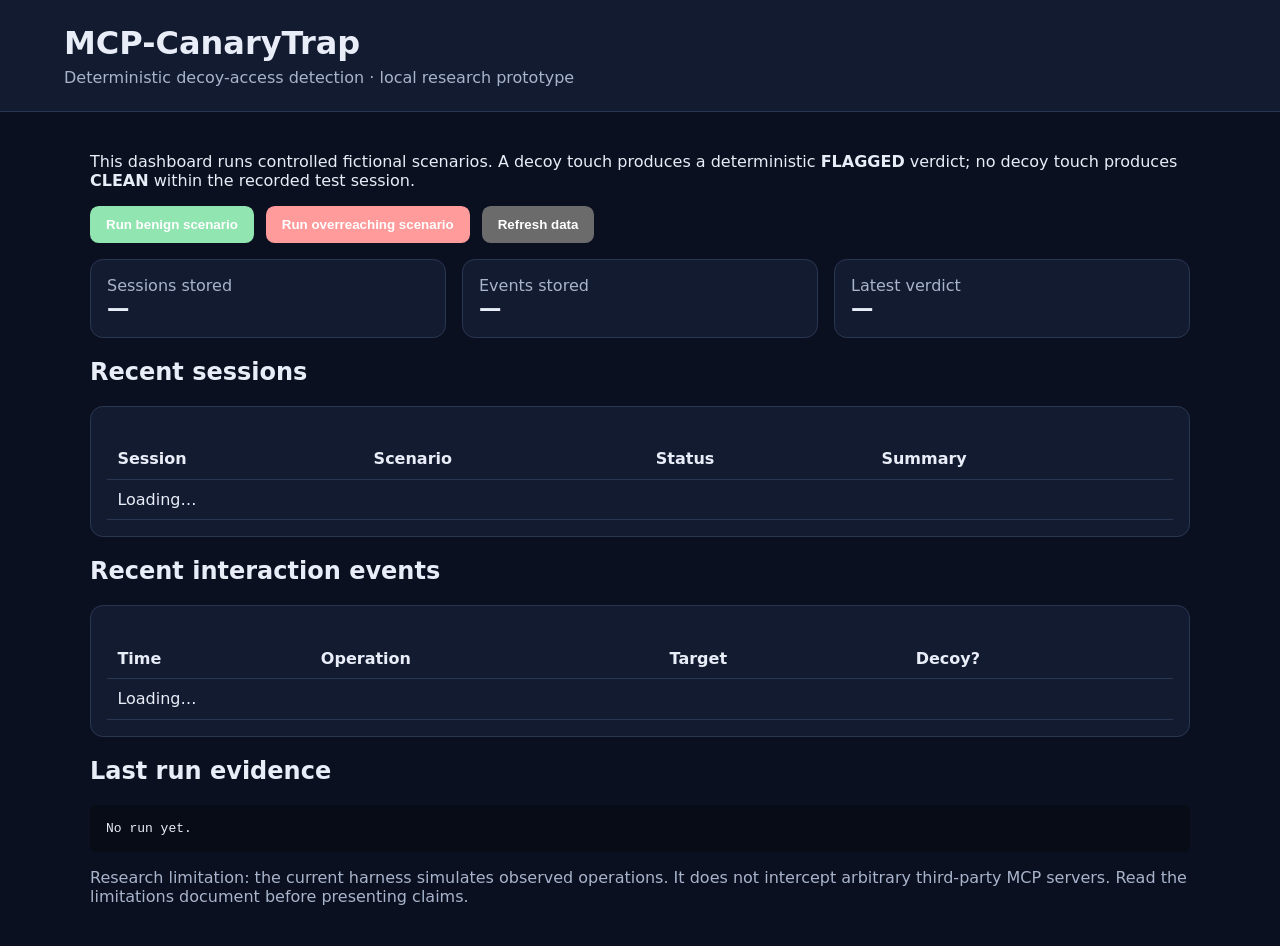
==== src/mcp_canarytrap/templates/index.html @ 7c9d1a89 "I am uploading all the files" ====
<!doctype html>
<html lang="en">
<head>
  <meta charset="utf-8">
  <meta name="viewport" content="width=device-width, initial-scale=1">
  <title>MCP-CanaryTrap | Research Dashboard</title>
  <style>
    :root { color-scheme: dark; font-family: system-ui, sans-serif; }
    body { margin: 0; background: #0b1020; color: #e8edf7; }
    header { padding: 1.5rem 5vw; background: #131b31; border-bottom: 1px solid #293652; }
    main { max-width: 1100px; margin: auto; padding: 1.5rem; }
    h1 { margin: 0 0 .35rem; } .muted { color: #a8b4cb; }
    .actions { display: flex; gap: .75rem; flex-wrap: wrap; margin: 1rem 0; }
    button { padding: .7rem 1rem; border: 0; border-radius: .55rem; cursor: pointer; font-weight: 700; }
    button:hover { filter: brightness(1.12); } .benign { background: #91e5b1; } .attack { background: #ff9b9b; }
    .cards { display: grid; grid-template-columns: repeat(auto-fit,minmax(210px,1fr)); gap: 1rem; }
    .card { background: #131b31; border: 1px solid #293652; border-radius: .8rem; padding: 1rem; overflow-wrap: anywhere; }
    .status { font-size: 1.4rem; font-weight: 800; } .clean { color: #91e5b1; } .flagged { color: #ff9b9b; }
    table { width: 100%; border-collapse: collapse; margin-top: 1rem; } th,td { padding: .65rem; border-bottom: 1px solid #293652; text-align: left; }
    code,pre { background: #080c17; border-radius: .35rem; padding: .25rem; } pre { padding: 1rem; overflow: auto; }
    @media (max-width: 600px) { table { font-size: .8rem; } }
  </style>
</head>
<body>
<header><h1>MCP-CanaryTrap</h1><div class="muted">Deterministic decoy-access detection · local research prototype</div></header>
<main>
  <p>This dashboard runs controlled fictional scenarios. A decoy touch produces a deterministic <b>FLAGGED</b> verdict; no decoy touch produces <b>CLEAN</b> within the recorded test session.</p>
  <div class="actions"><button class="benign" onclick="runScenario('benign')">Run benign scenario</button><button class="attack" onclick="runScenario('overreaching')">Run overreaching scenario</button><button onclick="refreshAll()">Refresh data</button></div>
  <div class="cards"><section class="card"><div class="muted">Sessions stored</div><div id="sessionCount" class="status">—</div></section><section class="card"><div class="muted">Events stored</div><div id="eventCount" class="status">—</div></section><section class="card"><div class="muted">Latest verdict</div><div id="latestStatus" class="status">—</div><div id="latestReason" class="muted"></div></section></div>
  <h2>Recent sessions</h2><div class="card"><table><thead><tr><th>Session</th><th>Scenario</th><th>Status</th><th>Summary</th></tr></thead><tbody id="sessionsBody"><tr><td colspan="4">Loading…</td></tr></tbody></table></div>
  <h2>Recent interaction events</h2><div class="card"><table><thead><tr><th>Time</th><th>Operation</th><th>Target</th><th>Decoy?</th></tr></thead><tbody id="eventsBody"><tr><td colspan="4">Loading…</td></tr></tbody></table></div>
  <h2>Last run evidence</h2><pre id="evidence">No run yet.</pre>
  <p class="muted">Research limitation: the current harness simulates observed operations. It does not intercept arbitrary third-party MCP servers. Read the limitations document before presenting claims.</p>
</main>
<script>
async function refreshAll() {
  const [sessionsResponse, eventsResponse] = await Promise.all([fetch('/api/sessions'), fetch('/api/events')]);
  const sessions = await sessionsResponse.json(); const events = await eventsResponse.json();
  document.getElementById('sessionCount').textContent = sessions.length;
  document.getElementById('eventCount').textContent = events.length;
  const latest = sessions[0]; const statusNode = document.getElementById('latestStatus');
  statusNode.textContent = latest ? latest.status : '—'; statusNode.className = 'status ' + (latest?.status === 'FLAGGED' ? 'flagged' : 'clean');
  document.getElementById('latestReason').textContent = latest?.summary || '';
  document.getElementById('sessionsBody').innerHTML = sessions.map(s => `<tr><td>${escapeHtml(s.session_id)}</td><td>${escapeHtml(s.scenario)}</td><td class="${s.status === 'FLAGGED' ? 'flagged' : 'clean'}">${escapeHtml(s.status)}</td><td>${escapeHtml(s.summary || '')}</td></tr>`).join('') || '<tr><td colspan="4">No sessions yet.</td></tr>';
  document.getElementById('eventsBody').innerHTML = events.map(e => `<tr><td>${escapeHtml(e.timestamp)}</td><td>${escapeHtml(e.operation)}</td><td>${escapeHtml(e.target)}</td><td>${e.is_decoy ? 'YES' : 'NO'}</td></tr>`).join('') || '<tr><td colspan="4">No events yet.</td></tr>';
}
function escapeHtml(value) { return String(value ?? '').replace(/[&<>"']/g, c => ({'&':'&amp;','<':'&lt;','>':'&gt;','"':'&quot;',"'":'&#39;'}[c])); }
async function runScenario(scenario) {
  const response = await fetch('/api/demo/' + scenario, {method:'POST'}); const result = await response.json();
  document.getElementById('evidence').textContent = JSON.stringify(result, null, 2); await refreshAll();
}
refreshAll();
</script>
</body>
</html>
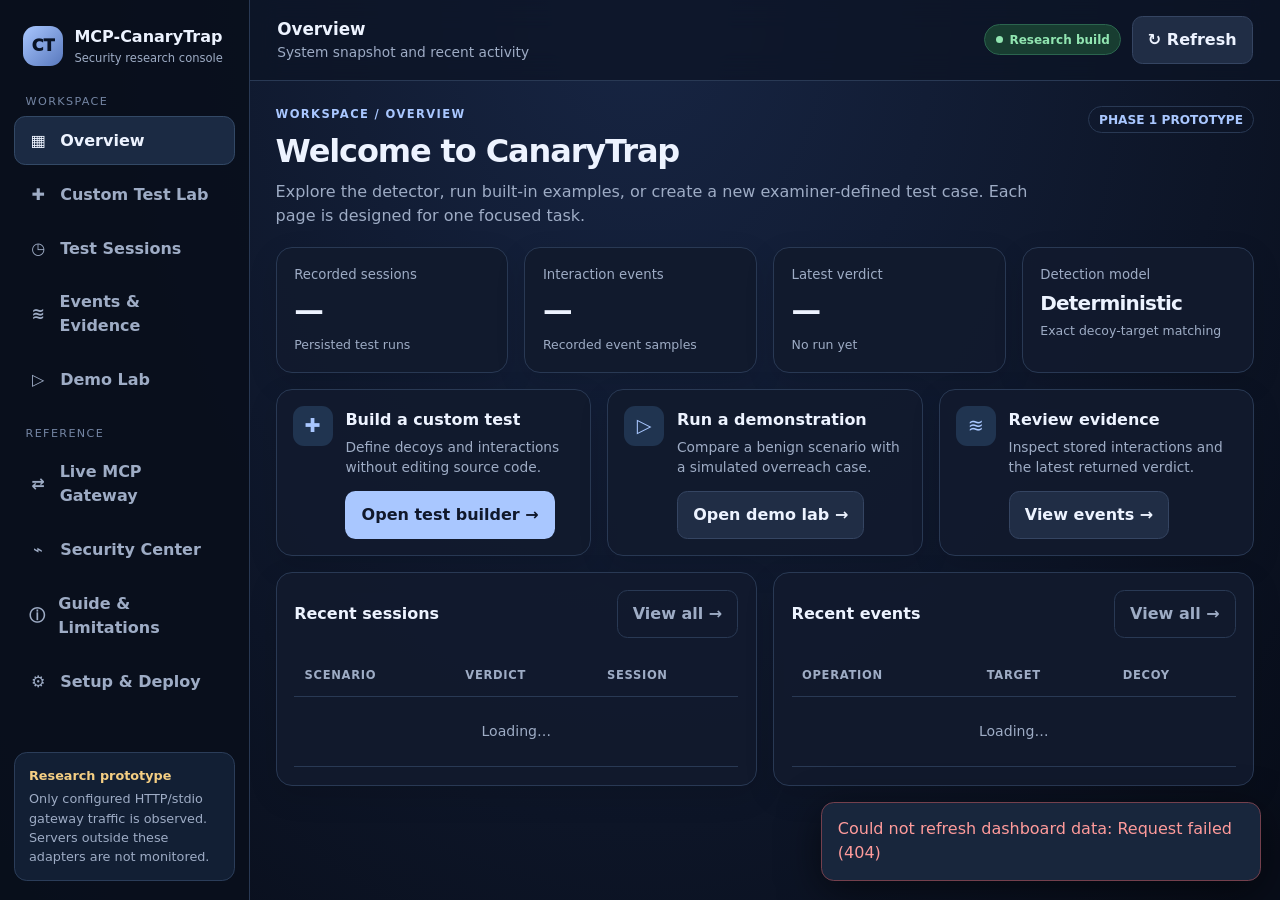
==== commit 760ef968: "Final update" ====
--- a/src/mcp_canarytrap/templates/index.html
+++ b/src/mcp_canarytrap/templates/index.html
@@ -1,55 +1,281 @@
 <!doctype html>
 <html lang="en">
 <head>
-  <meta charset="utf-8">
-  <meta name="viewport" content="width=device-width, initial-scale=1">
-  <title>MCP-CanaryTrap | Research Dashboard</title>
+  <meta charset="utf-8"><meta name="viewport" content="width=device-width, initial-scale=1"><meta name="color-scheme" content="dark">
+  <title>MCP-CanaryTrap | Security Research Console</title>
   <style>
-    :root { color-scheme: dark; font-family: system-ui, sans-serif; }
-    body { margin: 0; background: #0b1020; color: #e8edf7; }
-    header { padding: 1.5rem 5vw; background: #131b31; border-bottom: 1px solid #293652; }
-    main { max-width: 1100px; margin: auto; padding: 1.5rem; }
-    h1 { margin: 0 0 .35rem; } .muted { color: #a8b4cb; }
-    .actions { display: flex; gap: .75rem; flex-wrap: wrap; margin: 1rem 0; }
-    button { padding: .7rem 1rem; border: 0; border-radius: .55rem; cursor: pointer; font-weight: 700; }
-    button:hover { filter: brightness(1.12); } .benign { background: #91e5b1; } .attack { background: #ff9b9b; }
-    .cards { display: grid; grid-template-columns: repeat(auto-fit,minmax(210px,1fr)); gap: 1rem; }
-    .card { background: #131b31; border: 1px solid #293652; border-radius: .8rem; padding: 1rem; overflow-wrap: anywhere; }
-    .status { font-size: 1.4rem; font-weight: 800; } .clean { color: #91e5b1; } .flagged { color: #ff9b9b; }
-    table { width: 100%; border-collapse: collapse; margin-top: 1rem; } th,td { padding: .65rem; border-bottom: 1px solid #293652; text-align: left; }
-    code,pre { background: #080c17; border-radius: .35rem; padding: .25rem; } pre { padding: 1rem; overflow: auto; }
-    @media (max-width: 600px) { table { font-size: .8rem; } }
+    :root{color-scheme:dark;font-family:Inter,ui-sans-serif,system-ui,-apple-system,BlinkMacSystemFont,"Segoe UI",sans-serif;--bg:#080d19;--panel:#111a2d;--panel2:#0c1425;--line:#293954;--text:#edf3ff;--muted:#9eacc5;--blue:#a9c7ff;--green:#91e5b1;--red:#ff9b9b;--amber:#f4ce83}
+    *{box-sizing:border-box}body{margin:0;background:radial-gradient(ellipse at top,#172543 0,var(--bg) 55rem);color:var(--text);line-height:1.5}button,input,textarea,select{font:inherit}button{cursor:pointer;border:1px solid transparent;border-radius:.65rem;padding:.68rem .95rem;font-weight:750;transition:filter .15s,transform .15s}button:hover{filter:brightness(1.1)}button:active{transform:translateY(1px)}button:disabled{opacity:.6;cursor:wait}.primary{background:var(--blue);color:#10182b}.secondary{background:#202d45;color:var(--text);border-color:#354562}.benign{background:#183d31;color:var(--green);border-color:#2b654e}.attack,.danger{background:#482531;color:var(--red);border-color:#74404d}.danger{padding:.4rem .6rem}.ghost{background:transparent;color:var(--muted);border-color:var(--line)}button:focus-visible,a:focus-visible,input:focus-visible,textarea:focus-visible,select:focus-visible{outline:2px solid var(--blue);outline-offset:2px}
+    .app{display:grid;grid-template-columns:250px minmax(0,1fr);min-height:100vh}.sidebar{background:rgba(9,15,28,.94);border-right:1px solid var(--line);padding:1.2rem .9rem;position:sticky;top:0;height:100vh;display:flex;flex-direction:column;gap:1.3rem}.brand{display:flex;align-items:center;gap:.7rem;padding:.35rem .55rem}.brand-mark{display:grid;place-items:center;width:2.5rem;height:2.5rem;border-radius:.8rem;background:linear-gradient(135deg,#a9c7ff,#5878bd);color:#091326;font-weight:950}.brand h1{font-size:1rem;margin:0}.brand p{font-size:.72rem;color:var(--muted);margin:.1rem 0 0}.nav-label{font-size:.7rem;text-transform:uppercase;letter-spacing:.12em;color:#7485a3;padding:0 .7rem;margin-bottom:.35rem}.nav{display:grid;gap:.3rem}.nav a{color:var(--muted);text-decoration:none;display:flex;align-items:center;gap:.75rem;padding:.72rem .8rem;border:1px solid transparent;border-radius:.7rem;font-weight:650}.nav a .icon{width:1.25rem;text-align:center}.nav a:hover{background:#131f34;color:var(--text)}.nav a.active{background:#1b2a43;color:var(--text);border-color:#334966}.side-bottom{margin-top:auto}.prototype-note{padding:.85rem;background:#121f34;border:1px solid #2b3d59;border-radius:.8rem;font-size:.8rem;color:var(--muted)}.prototype-note strong{color:var(--amber);display:block;margin-bottom:.25rem}
+    .main{min-width:0}.topbar{display:flex;align-items:center;justify-content:space-between;gap:1rem;padding:1rem 1.7rem;border-bottom:1px solid var(--line);background:rgba(12,20,37,.76);position:sticky;top:0;z-index:5;backdrop-filter:blur(14px)}.top-title{font-size:.86rem;color:var(--muted)}.top-title strong{display:block;font-size:1.05rem;color:var(--text)}.top-actions{display:flex;align-items:center;gap:.65rem}.status-pill{display:inline-flex;align-items:center;gap:.4rem;border:1px solid #2b654e;background:#183d31;color:var(--green);padding:.35rem .65rem;border-radius:99px;font-size:.75rem;font-weight:800}.status-pill:before{content:"";width:.45rem;height:.45rem;border-radius:50%;background:currentColor}.menu-toggle{display:none}.content{max-width:1400px;padding:1.6rem;margin:0 auto}.page{display:none;animation:fadein .18s ease}.page.active{display:block}@keyframes fadein{from{opacity:.5;transform:translateY(3px)}to{opacity:1;transform:none}}.page-heading{display:flex;justify-content:space-between;align-items:flex-start;gap:1rem;margin-bottom:1.2rem}.eyebrow{color:var(--blue);text-transform:uppercase;letter-spacing:.12em;font-size:.72rem;font-weight:850}.page-heading h2{font-size:clamp(1.5rem,2.5vw,2rem);letter-spacing:-.035em;margin:.2rem 0}.page-heading p{margin:.3rem 0 0;color:var(--muted);max-width:760px}.badge{display:inline-flex;align-items:center;border:1px solid var(--line);border-radius:999px;padding:.2rem .65rem;color:var(--blue);font-size:.76rem;font-weight:800}.grid{display:grid;gap:1rem}.grid.kpis{grid-template-columns:repeat(4,minmax(0,1fr));margin-bottom:1rem}.grid.two{grid-template-columns:repeat(2,minmax(0,1fr))}.grid.three{grid-template-columns:repeat(3,minmax(0,1fr))}.card,.form-section{background:rgba(17,26,45,.94);border:1px solid var(--line);border-radius:1rem;padding:1.1rem;box-shadow:0 10px 30px rgba(0,0,0,.12);min-width:0}.card-label{color:var(--muted);font-size:.83rem}.kpi-value{font-size:1.85rem;font-weight:900;letter-spacing:-.04em;margin:.2rem 0}.kpi-foot{font-size:.78rem;color:var(--muted)}.card h3{margin:0 0 .7rem;font-size:1rem}.card-head{display:flex;justify-content:space-between;align-items:center;gap:.8rem;margin-bottom:.75rem}.card-head h3{margin:0}.muted{color:var(--muted)}.intro{color:var(--muted);max-width:850px}.actions{display:flex;gap:.6rem;flex-wrap:wrap;align-items:center}.quick-card{padding:1rem;display:flex;gap:.8rem;align-items:flex-start}.quick-icon{display:grid;place-items:center;flex:0 0 2.5rem;height:2.5rem;background:#203450;color:var(--blue);border-radius:.7rem;font-size:1.2rem}.quick-card h3{margin:.1rem 0 .3rem}.quick-card p{font-size:.86rem;color:var(--muted);margin:0 0 .8rem}.table-wrap{overflow:auto}table{width:100%;border-collapse:collapse;margin-top:.35rem}th,td{padding:.72rem .65rem;border-bottom:1px solid var(--line);text-align:left;vertical-align:top;font-size:.88rem}th{color:var(--muted);font-size:.72rem;text-transform:uppercase;letter-spacing:.06em;white-space:nowrap}tbody tr:hover{background:rgba(255,255,255,.018)}.status{font-weight:900}.clean{color:var(--green)}.flagged{color:var(--red)}.unknown{color:var(--amber)}.empty{text-align:center;color:var(--muted);padding:1.5rem}
+    .form-section{margin-top:1rem}.section-heading{display:flex;justify-content:space-between;align-items:flex-start;gap:1rem;margin-bottom:.85rem}.section-heading h3{margin:0 0 .2rem;font-size:1rem}.section-heading p{color:var(--muted);margin:0;font-size:.87rem}.step{display:inline-grid;place-items:center;min-width:1.8rem;height:1.8rem;border-radius:.55rem;background:#263b5d;color:var(--blue);font-weight:850;margin-right:.45rem}label{display:block;font-weight:700;font-size:.88rem;margin:.2rem 0 .4rem}input,textarea,select{width:100%;padding:.72rem .75rem;border-radius:.55rem;border:1px solid #405070;background:var(--panel2);color:var(--text);min-width:0}input::placeholder,textarea::placeholder{color:#7485a3}textarea{min-height:88px;resize:vertical}.form-grid{display:grid;grid-template-columns:1fr 1.4fr;gap:1rem}.field-hint{font-size:.8rem;color:var(--muted);margin:.35rem 0 0}.decoy-list,.interaction-list{display:grid;gap:.7rem}.decoy-row{display:grid;grid-template-columns:minmax(0,1fr) auto;gap:.6rem;align-items:center}.interaction-card{background:var(--panel2);border:1px solid #30405d;border-radius:.75rem;padding:.85rem}.interaction-card-head{display:flex;align-items:center;justify-content:space-between;gap:.75rem;margin-bottom:.65rem}.interaction-number{color:var(--blue);font-weight:800}.interaction-grid{display:grid;grid-template-columns:1fr 1.2fr .9fr;gap:.75rem}.interaction-grid .wide{grid-column:1/-1}.summary-grid{display:grid;grid-template-columns:repeat(3,minmax(0,1fr));gap:.8rem;margin-top:.8rem}.summary-item{padding:.75rem;background:var(--panel2);border-radius:.65rem;border:1px solid #273752;min-width:0}.summary-label{color:var(--muted);font-size:.78rem}.summary-value{font-size:1.08rem;font-weight:850;overflow-wrap:anywhere}.helper-box{padding:.8rem .9rem;border-radius:.65rem;background:#18263c;border:1px solid #304361;color:var(--muted);font-size:.87rem;margin-top:.8rem}.helper-box strong{color:var(--text)}.sticky-actions{position:sticky;bottom:.5rem;z-index:2;background:rgba(8,13,25,.94);backdrop-filter:blur(10px);padding:.75rem;border:1px solid var(--line);border-radius:.9rem;margin-top:1rem}.message{margin-top:.7rem;min-height:1.4rem;font-weight:650}.message.error{color:var(--red)}.message.success{color:var(--green)}pre{background:#070b14;border:1px solid var(--line);border-radius:.65rem;padding:1rem;overflow:auto;white-space:pre-wrap;overflow-wrap:anywhere;font-size:.84rem}code{background:#070b14;border-radius:.3rem;padding:.12rem .3rem}.fine-print{font-size:.82rem;line-height:1.6;color:var(--muted)}.filters{display:flex;gap:.65rem;flex-wrap:wrap;margin-bottom:.9rem}.filters>*{max-width:260px}.rule-list{display:grid;gap:.7rem}.rule{display:flex;gap:.8rem;padding:.8rem;background:var(--panel2);border:1px solid var(--line);border-radius:.7rem}.rule b{display:block}.rule p{margin:.2rem 0 0;color:var(--muted);font-size:.86rem}.toast{position:fixed;right:1.2rem;bottom:1.2rem;max-width:min(440px,calc(100vw - 2.4rem));padding:.9rem 1rem;background:#18263c;border:1px solid #425777;border-radius:.8rem;box-shadow:0 10px 40px #0008;z-index:20;display:none}.toast.show{display:block}.toast.error{border-color:#74404d;color:var(--red)}.toast.success{border-color:#2b654e;color:var(--green)}
+    @media(max-width:1050px){.grid.kpis{grid-template-columns:repeat(2,minmax(0,1fr))}.grid.three{grid-template-columns:repeat(2,minmax(0,1fr))}.app{grid-template-columns:220px minmax(0,1fr)}}
+    @media(max-width:780px){.app{display:block}.sidebar{position:fixed;left:0;top:0;bottom:0;width:270px;height:100dvh;z-index:15;transform:translateX(-102%);transition:transform .2s;box-shadow:10px 0 35px #0006}.sidebar.open{transform:translateX(0)}.menu-toggle{display:inline-flex}.topbar{padding:.8rem 1rem}.content{padding:1rem}.grid.two,.grid.three{grid-template-columns:1fr}.form-grid,.interaction-grid{grid-template-columns:1fr}.interaction-grid .wide{grid-column:auto}.summary-grid{grid-template-columns:1fr}.page-heading{flex-direction:column}.top-actions .status-pill{display:none}}
+    @media(max-width:460px){.grid.kpis{grid-template-columns:1fr 1fr}.kpi-value{font-size:1.45rem}.content{padding:.8rem}.top-title strong{font-size:.95rem}.topbar{gap:.5rem}.top-actions button{padding:.55rem .65rem}}
   </style>
 </head>
 <body>
-<header><h1>MCP-CanaryTrap</h1><div class="muted">Deterministic decoy-access detection · local research prototype</div></header>
-<main>
-  <p>This dashboard runs controlled fictional scenarios. A decoy touch produces a deterministic <b>FLAGGED</b> verdict; no decoy touch produces <b>CLEAN</b> within the recorded test session.</p>
-  <div class="actions"><button class="benign" onclick="runScenario('benign')">Run benign scenario</button><button class="attack" onclick="runScenario('overreaching')">Run overreaching scenario</button><button onclick="refreshAll()">Refresh data</button></div>
-  <div class="cards"><section class="card"><div class="muted">Sessions stored</div><div id="sessionCount" class="status">—</div></section><section class="card"><div class="muted">Events stored</div><div id="eventCount" class="status">—</div></section><section class="card"><div class="muted">Latest verdict</div><div id="latestStatus" class="status">—</div><div id="latestReason" class="muted"></div></section></div>
-  <h2>Recent sessions</h2><div class="card"><table><thead><tr><th>Session</th><th>Scenario</th><th>Status</th><th>Summary</th></tr></thead><tbody id="sessionsBody"><tr><td colspan="4">Loading…</td></tr></tbody></table></div>
-  <h2>Recent interaction events</h2><div class="card"><table><thead><tr><th>Time</th><th>Operation</th><th>Target</th><th>Decoy?</th></tr></thead><tbody id="eventsBody"><tr><td colspan="4">Loading…</td></tr></tbody></table></div>
-  <h2>Last run evidence</h2><pre id="evidence">No run yet.</pre>
-  <p class="muted">Research limitation: the current harness simulates observed operations. It does not intercept arbitrary third-party MCP servers. Read the limitations document before presenting claims.</p>
-</main>
+<div class="app">
+  <aside class="sidebar" id="sidebar">
+    <div class="brand"><div class="brand-mark">CT</div><div><h1>MCP-CanaryTrap</h1><p>Security research console</p></div></div>
+    <div><div class="nav-label">Workspace</div><nav class="nav" aria-label="Main navigation">
+      <a href="#overview" data-page="overview" class="active"><span class="icon">▦</span>Overview</a>
+      <a href="#custom-test" data-page="custom-test"><span class="icon">✚</span>Custom Test Lab</a>
+      <a href="#sessions" data-page="sessions"><span class="icon">◷</span>Test Sessions</a>
+      <a href="#events" data-page="events"><span class="icon">≋</span>Events & Evidence</a>
+      <a href="#demo-lab" data-page="demo-lab"><span class="icon">▷</span>Demo Lab</a>
+    </nav></div>
+    <div><div class="nav-label">Reference</div><nav class="nav"><a href="#gateway" data-page="gateway"><span class="icon">⇄</span>Live MCP Gateway</a><a href="#security" data-page="security"><span class="icon">⌁</span>Security Center</a><a href="#guide" data-page="guide"><span class="icon">ⓘ</span>Guide & Limitations</a><a href="#setup" data-page="setup"><span class="icon">⚙</span>Setup & Deploy</a></nav></div>
+    <div class="side-bottom prototype-note"><strong>Research prototype</strong>Only configured HTTP/stdio gateway traffic is observed. Servers outside these adapters are not monitored.</div>
+  </aside>
+  <div class="main">
+    <header class="topbar"><div style="display:flex;align-items:center;gap:.75rem"><button class="secondary menu-toggle" id="menuToggle" aria-label="Open navigation">☰</button><div class="top-title"><strong id="topTitle">Overview</strong><span id="topSubtitle">System snapshot and recent activity</span></div></div><div class="top-actions"><span class="status-pill">Research build</span><button class="secondary" id="refreshButton">↻ Refresh</button></div></header>
+    <main class="content">
+      <section class="page active" id="page-overview" data-title="Overview" data-subtitle="System snapshot and recent activity">
+        <div class="page-heading"><div><div class="eyebrow">Workspace / Overview</div><h2>Welcome to CanaryTrap</h2><p>Explore the detector, run built-in examples, or create a new examiner-defined test case. Each page is designed for one focused task.</p></div><span class="badge">PHASE 1 PROTOTYPE</span></div>
+        <div class="grid kpis"><article class="card"><div class="card-label">Recorded sessions</div><div class="kpi-value" id="sessionCount">—</div><div class="kpi-foot">Persisted test runs</div></article><article class="card"><div class="card-label">Interaction events</div><div class="kpi-value" id="eventCount">—</div><div class="kpi-foot">Recorded event samples</div></article><article class="card"><div class="card-label">Latest verdict</div><div class="kpi-value status" id="latestStatus">—</div><div class="kpi-foot" id="latestReason">No run yet</div></article><article class="card"><div class="card-label">Detection model</div><div class="kpi-value" style="font-size:1.25rem">Deterministic</div><div class="kpi-foot">Exact decoy-target matching</div></article></div>
+        <div class="grid three" style="margin-bottom:1rem"><article class="card quick-card"><div class="quick-icon">✚</div><div><h3>Build a custom test</h3><p>Define decoys and interactions without editing source code.</p><button class="primary" data-go="custom-test">Open test builder →</button></div></article><article class="card quick-card"><div class="quick-icon">▷</div><div><h3>Run a demonstration</h3><p>Compare a benign scenario with a simulated overreach case.</p><button class="secondary" data-go="demo-lab">Open demo lab →</button></div></article><article class="card quick-card"><div class="quick-icon">≋</div><div><h3>Review evidence</h3><p>Inspect stored interactions and the latest returned verdict.</p><button class="secondary" data-go="events">View events →</button></div></article></div>
+        <div class="grid two"><section class="card"><div class="card-head"><h3>Recent sessions</h3><button class="ghost" data-go="sessions">View all →</button></div><div class="table-wrap"><table><thead><tr><th>Scenario</th><th>Verdict</th><th>Session</th></tr></thead><tbody id="overviewSessions"><tr><td colspan="3" class="empty">Loading…</td></tr></tbody></table></div></section><section class="card"><div class="card-head"><h3>Recent events</h3><button class="ghost" data-go="events">View all →</button></div><div class="table-wrap"><table><thead><tr><th>Operation</th><th>Target</th><th>Decoy</th></tr></thead><tbody id="overviewEvents"><tr><td colspan="3" class="empty">Loading…</td></tr></tbody></table></div></section></div>
+      </section>
+
+      <section class="page" id="page-custom-test" data-title="Custom Test Lab" data-subtitle="Create and run a configurable test case">
+        <div class="page-heading"><div><div class="eyebrow">Workspace / Test Lab</div><h2>Custom Test Builder</h2><p>Create a new scenario by configuring decoy identifiers and observed interactions. The detector applies the same rule to each case, including cases not included in the built-in examples.</p></div><span class="badge">EXAMINER MODE</span></div>
+        <form id="customForm" novalidate>
+          <section class="form-section"><div class="section-heading"><div><h3><span class="step">1</span>Test case details</h3><p>Name the scenario and describe the behaviour being tested.</p></div></div><div class="form-grid"><div><label for="caseName">Test case name *</label><input id="caseName" maxlength="100" required placeholder="e.g. Unexpected finance resource access" value="Examiner custom case"><p class="field-hint">Required · up to 100 characters</p></div><div><label for="caseDescription">Scenario description</label><textarea id="caseDescription" maxlength="1000" placeholder="Describe the expected and observed behaviour.">An employee lookup unexpectedly accesses fabricated payroll data.</textarea><p class="field-hint">Optional · up to 1,000 characters. Do not enter real secrets or personal data.</p></div></div></section>
+          <section class="form-section"><div class="section-heading"><div><h3><span class="step">2</span>Decoy registry for this test</h3><p>List exact target identifiers that should trigger the detection rule when observed.</p></div><button class="secondary" type="button" id="addDecoyButton">+ Add decoy</button></div><div id="decoyRows" class="decoy-list"></div><p class="field-hint">Matching is exact and case-insensitive. A target must also appear in an interaction to trigger a flag. Use fabricated identifiers only.</p></section>
+          <section class="form-section"><div class="section-heading"><div><h3><span class="step">3</span>Observed interactions</h3><p>Add one entry for each operation observed in the test scenario.</p></div><button class="secondary" type="button" id="addInteractionButton">+ Add interaction</button></div><div id="interactionRows" class="interaction-list"></div><p class="field-hint">The verdict engine derives decoy access from the target identifier; the user cannot manually mark an event as suspicious.</p></section>
+          <section class="form-section"><div class="section-heading"><div><h3><span class="step">4</span>Review test case</h3><p>Review the configuration before submission.</p></div></div><div class="summary-grid"><div class="summary-item"><div class="summary-label">Case name</div><div class="summary-value" id="summaryName">Examiner custom case</div></div><div class="summary-item"><div class="summary-label">Configured decoys</div><div class="summary-value" id="summaryDecoys">1</div></div><div class="summary-item"><div class="summary-label">Interactions</div><div class="summary-value" id="summaryInteractions">2</div></div></div><div class="helper-box"><strong>Rule:</strong> If any submitted interaction target matches a configured decoy identifier, the simulated case is <code>FLAGGED</code>. Otherwise, it is <code>CLEAN</code> for this test. This is not proof that a real external MCP server is safe.</div></section>
+          <div class="sticky-actions"><div class="actions"><button class="primary" type="submit" id="runCustomButton">Run custom test</button><button class="secondary" type="button" id="loadExampleButton">Load example</button><button class="secondary" type="button" id="resetFormButton">Reset form</button></div><div id="customMessage" class="message" role="status" aria-live="polite"></div></div>
+        </form>
+      </section>
+
+      <section class="page" id="page-sessions" data-title="Test Sessions" data-subtitle="Browse saved test runs and verdict summaries">
+        <div class="page-heading"><div><div class="eyebrow">Workspace / History</div><h2>Test Sessions</h2><p>Review previous built-in and custom test runs. Select a session row to inspect the stored summary and evidence where available.</p></div><button class="secondary" id="sessionsRefresh">↻ Reload sessions</button></div>
+        <div class="filters"><input id="sessionSearch" placeholder="Search scenario or session ID" aria-label="Search sessions"><select id="sessionVerdictFilter" aria-label="Filter sessions by verdict"><option value="all">All verdicts</option><option value="CLEAN">CLEAN</option><option value="FLAGGED">FLAGGED</option></select></div>
+        <section class="card"><div class="table-wrap"><table><thead><tr><th>Session ID</th><th>Scenario</th><th>Verdict</th><th>Summary</th><th>Action</th></tr></thead><tbody id="sessionsBody"><tr><td colspan="5" class="empty">Loading sessions…</td></tr></tbody></table></div></section>
+        <section class="card" style="margin-top:1rem"><div class="card-head"><h3>Selected session details</h3><span class="badge" id="selectedSessionBadge">No session selected</span></div><pre id="sessionDetail">Select a session to see its available summary.</pre></section>
+      </section>
+
+      <section class="page" id="page-events" data-title="Events & Evidence" data-subtitle="Inspect interaction records and verdict evidence">
+        <div class="page-heading"><div><div class="eyebrow">Workspace / Observability</div><h2>Events & Evidence</h2><p>Inspect stored event records and the evidence returned by the most recent test. Event records in this prototype are generated by demonstration or structured custom-test inputs.</p></div><button class="secondary" id="eventsRefresh">↻ Reload events</button></div>
+        <div class="filters"><input id="eventSearch" placeholder="Search operation, target, or timestamp" aria-label="Search events"><select id="eventDecoyFilter" aria-label="Filter by decoy status"><option value="all">All events</option><option value="yes">Decoy matches</option><option value="no">Non-decoy events</option></select></div>
+        <section class="card"><div class="table-wrap"><table><thead><tr><th>Timestamp</th><th>Session</th><th>Operation</th><th>Target</th><th>Decoy?</th></tr></thead><tbody id="eventsBody"><tr><td colspan="5" class="empty">Loading events…</td></tr></tbody></table></div></section>
+        <section class="card" style="margin-top:1rem"><div class="card-head"><h3>Latest run evidence</h3><button class="ghost" id="copyEvidence">Copy JSON</button></div><pre id="evidence" aria-live="polite">No run yet. Run a demo or custom test to populate evidence.</pre><div id="evidenceMessage" class="message" role="status"></div></section>
+      </section>
+
+      <section class="page" id="page-demo-lab" data-title="Demo Lab" data-subtitle="Run the built-in demonstration scenarios">
+        <div class="page-heading"><div><div class="eyebrow">Workspace / Demonstrations</div><h2>Demo Lab</h2><p>Run the included scenarios to demonstrate the baseline behaviour. These examples are useful for a quick walkthrough, but custom tests are available for examiner-defined cases.</p></div><span class="badge">SIMULATED INPUTS</span></div>
+        <div class="grid two"><article class="card"><div class="quick-icon">✓</div><h3 style="margin-top:.8rem">Benign scenario</h3><p class="muted">Simulates ordinary activity that does not access a registered decoy. The expected outcome is <span class="clean status">CLEAN</span>.</p><div class="actions"><button class="benign" type="button" onclick="runScenario('benign')">Run benign example</button></div></article><article class="card"><div class="quick-icon">!</div><h3 style="margin-top:.8rem">Overreaching scenario</h3><p class="muted">Simulates an interaction with a configured decoy. The expected outcome is <span class="flagged status">FLAGGED</span>.</p><div class="actions"><button class="attack" type="button" onclick="runScenario('overreaching')">Run overreaching example</button></div></article></div>
+        <section class="card" style="margin-top:1rem"><div class="card-head"><h3>Run result</h3><button class="ghost" data-go="events">Open evidence →</button></div><pre id="demoEvidence">Choose a scenario above to see its returned result.</pre><div id="demoMessage" class="message" role="status"></div></section>
+        <div class="helper-box"><strong>Presentation tip:</strong> Run the benign case first, then the overreaching case, then create a new case in Custom Test Lab. Explain that the detection rule is consistent while the test inputs can change.</div>
+      </section>
+
+
+      <section class="page" id="page-security" data-title="Security Center" data-subtitle="Deterministic policies, inventory, posture and audit integrity">
+        <div class="page-heading"><div><div class="eyebrow">Deterministic controls</div><h2>Security Center</h2><p>Configure explicit policies, register approved MCP servers, run posture checks and policy simulations, and verify the local hash-chained audit log. No AI or ML is used.</p></div><span class="badge">Rule-based</span></div>
+        <section class="card">
+          <h3>Access context</h3><p class="muted">If API-key RBAC is configured on the server, provide a key for this browser tab. The key is kept in sessionStorage only. Production dashboard Basic Auth is separate.</p>
+          <div class="form-grid"><div><label for="secApiKey">CanaryTrap API key (optional in local development)</label><input id="secApiKey" type="password" autocomplete="off" placeholder="X-CanaryTrap-API-Key"></div><div class="actions" style="align-items:end"><button class="primary" id="secSaveKey" type="button">Use key for this tab</button><button class="secondary" id="secRefresh" type="button">Refresh security status</button></div></div>
+          <div id="secMessage" class="message" role="status" aria-live="polite"></div>
+        </section>
+        <div class="grid two" style="margin-top:1rem">
+          <section class="card"><h3>Create policy rule</h3><p class="muted">DENY blocks matching tools/call, resources/read or prompts/get requests passing through the HTTP/stdio gateway. Use exact targets or a trailing wildcard, e.g. <code>canarytrap://secret/*</code>.</p>
+            <form id="secPolicyForm" class="grid">
+              <div><label for="secPolicyName">Rule name</label><input id="secPolicyName" required maxlength="100" value="Block sensitive resource access"></div>
+              <div><label for="secPolicyOperation">Operation</label><select id="secPolicyOperation"><option value="*">All supported operations</option><option>tools/call</option><option>resources/read</option><option>prompts/get</option></select></div>
+              <div><label for="secPolicyTarget">Target pattern</label><input id="secPolicyTarget" required maxlength="250" value="canarytrap://secret/*"></div>
+              <div><label for="secPolicyAction">Action</label><select id="secPolicyAction"><option value="deny">Deny</option><option value="monitor">Monitor only</option><option value="allow">Allow</option></select></div>
+              <button class="primary" type="submit">Save policy rule</button>
+            </form>
+          </section>
+          <section class="card"><h3>Register MCP server</h3><p class="muted">Inventory is an operator-maintained register. Reconcile compares it to configured HTTP gateway connections; it is not whole-network discovery.</p>
+            <form id="secInventoryForm" class="grid">
+              <div><label for="secServerId">Server ID</label><input id="secServerId" required maxlength="64" pattern="[A-Za-z0-9_-]+" placeholder="internal-docs"></div>
+              <div><label for="secServerName">Display name</label><input id="secServerName" required maxlength="120" placeholder="Internal documentation MCP"></div>
+              <div><label for="secTransport">Transport</label><select id="secTransport"><option value="http">HTTP</option><option value="stdio">stdio</option></select></div>
+              <div><label for="secEndpoint">Endpoint / command description</label><input id="secEndpoint" required maxlength="2000" placeholder="https://mcp.example.com/mcp"></div>
+              <div><label for="secOwner">Owner / team</label><input id="secOwner" maxlength="120" placeholder="Platform team"></div>
+              <div><label for="secExpected">Inventory status</label><select id="secExpected"><option value="true">Expected / approved</option><option value="false">Unexpected / investigate</option></select></div>
+              <button class="primary" type="submit">Register server</button>
+            </form>
+          </section>
+        </div>
+        <section class="card" style="margin-top:1rem">
+          <h3>Webhook alerts</h3><p class="muted">Optional HTTPS webhook for observed decoy access or an enforced DENY policy. Keep the receiver private and validate requests there; the current prototype sends minimal metadata and does not sign webhook payloads.</p>
+          <form id="secWebhookForm" class="form-grid"><div><label for="secWebhookUrl">HTTPS webhook URL</label><input id="secWebhookUrl" type="url" required placeholder="https://alerts.example.com/canarytrap"></div><div><label for="secWebhookEnabled">Delivery</label><select id="secWebhookEnabled"><option value="true">Enabled</option><option value="false">Disabled</option></select></div><div><button class="primary" type="submit">Save webhook configuration</button></div></form>
+        </section>
+        <section class="card" style="margin-top:1rem"><div class="card-head"><h3>Security operations</h3><span class="badge">No live attack traffic</span></div>
+          <div class="actions">
+            <button class="secondary" id="secPosture" type="button">Run posture checks</button>
+            <button class="secondary" id="secReconcile" type="button">Reconcile inventory</button>
+            <button class="secondary" id="secShadow" type="button">Check unregistered observed servers</button>
+            <button class="secondary" id="secCorrelation" type="button">Cross-server correlation</button>
+            <button class="secondary" id="secSimulate" type="button">Run policy smoke test</button>
+            <button class="secondary" id="secBaselines" type="button">Rebuild deterministic baselines</button>
+            <button class="secondary" id="secVerifyAudit" type="button">Verify audit chain</button>
+            <button class="secondary" id="secCompliance" type="button">Generate posture report</button>
+            <button class="secondary" id="secLoadPolicies" type="button">List policies</button>
+            <button class="secondary" id="secLoadInventory" type="button">List inventory</button>
+            <button class="secondary" id="secLoadAudit" type="button">View audit entries</button>
+          </div>
+          <pre id="secOutput" aria-live="polite">Choose a security operation to view its JSON result.</pre>
+          <p class="fine-print">Limitations: hash chaining is tamper-evident but not immutable if an attacker controls the database; export hashes to independent storage for stronger assurance. Webhook alerts contain minimal metadata only. Compliance output is a self-assessment, not certification.</p>
+        </section>
+      </section>
+      <section class="page" id="page-guide" data-title="Guide & Limitations" data-subtitle="How to use the prototype and explain its scope">
+        <div class="page-heading"><div><div class="eyebrow">Reference / Documentation</div><h2>Guide & Limitations</h2><p>A concise guide for operators and for explaining the system during your project viva.</p></div></div>
+        <div class="grid two"><section class="card"><h3>Suggested demonstration flow</h3><div class="rule-list"><div class="rule"><span class="step">1</span><div><b>Show the overview</b><p>Explain the dashboard counters and recent activity.</p></div></div><div class="rule"><span class="step">2</span><div><b>Run the benign example</b><p>Show a case with no configured decoy interaction and a CLEAN verdict.</p></div></div><div class="rule"><span class="step">3</span><div><b>Run the overreaching example</b><p>Show how matching a decoy target produces a FLAGGED verdict.</p></div></div><div class="rule"><span class="step">4</span><div><b>Create an examiner test</b><p>Change the decoy ID and interaction targets in Custom Test Lab and run the new case.</p></div></div><div class="rule"><span class="step">5</span><div><b>Inspect evidence</b><p>Show the recorded events, session summary, and latest returned JSON.</p></div></div></div></section><section class="card"><h3>Verdict semantics</h3><div class="rule"><span class="status clean">●</span><div><b>CLEAN</b><p>No submitted interaction matched the configured decoy list in this test case.</p></div></div><div class="rule"><span class="status flagged">●</span><div><b>FLAGGED</b><p>At least one submitted interaction target matched a configured decoy identifier.</p></div></div><div class="rule"><span class="status unknown">●</span><div><b>Scope limitation</b><p>A CLEAN result only describes the events that were supplied and processed; it is not a guarantee of real-world safety.</p></div></div></section></div>
+        <section class="card" style="margin-top:1rem"><h3>What this prototype does and does not do</h3><div class="grid two"><div><h3 class="clean">Implemented in this prototype</h3><ul><li>Built-in simulated benign and overreaching scenarios.</li><li>Structured custom test cases with configurable decoy targets.</li><li>Deterministic decoy-target matching.</li><li>SQLite-backed session and event records.</li><li>Dashboard views for sessions, events, and returned evidence.</li></ul></div><div><h3 class="flagged">Not yet established</h3><ul><li>Automatic interception of arbitrary third-party MCP traffic.</li><li>Monitoring of connections that bypass the defined monitoring point.</li><li>Enterprise SSO/OIDC, role-based authorization, and MFA (a minimal HTTP Basic guard is included for controlled pilots).</li><li>Enterprise-scale performance, resilience, or independent security validation.</li><li>Proof that every decoy interaction necessarily represents malicious intent.</li></ul></div></div><p class="fine-print">Use fabricated identifiers and synthetic data only. Do not enter actual credentials, personal data, or confidential company information into demonstration tests.</p></section>
+      </section>
+
+      <section class="page" id="page-gateway" data-title="Live MCP Gateway" data-subtitle="Configure monitored HTTP and stdio MCP connections">
+        <div class="page-heading"><div><div class="eyebrow">Live integration / Transport adapters</div><h2>Live MCP Gateway</h2><p>Generate a server-side configuration for approved MCP servers. The gateway injects synthetic decoys into list responses, intercepts decoy accesses, records a deterministic verdict, and forwards ordinary HTTP requests to the configured upstream.</p></div><span class="badge">HTTP + STDIO</span></div>
+        <div class="grid two">
+          <section class="card">
+            <h3>Streamable HTTP connection</h3>
+            <p class="muted">Fill in the endpoint and decoys. This browser form generates a configuration snippet locally; it does not store upstream URLs or credentials on the server.</p>
+            <form id="gatewayHttpForm" class="form-grid">
+              <div><label for="gwId">Connection ID *</label><input id="gwId" required pattern="[A-Za-z0-9_-]+" maxlength="64" placeholder="e.g. internal-docs"></div>
+              <div><label for="gwUrl">MCP endpoint URL *</label><input id="gwUrl" type="url" required placeholder="https://mcp.example.com/mcp"></div>
+              <div class="wide"><label for="gwTokenEnv">Upstream bearer-token environment variable (optional)</label><input id="gwTokenEnv" pattern="[A-Za-z_][A-Za-z0-9_]*" placeholder="e.g. INTERNAL_DOCS_MCP_TOKEN"><p class="field-hint">Enter the variable name, not the secret value. Add the actual secret in your hosting provider.</p></div>
+              <div class="wide"><label for="gwDecoyTools">Decoy tool names (one per line)</label><textarea id="gwDecoyTools" rows="3" placeholder="canarytrap_decoy_admin
+canarytrap_decoy_export"></textarea></div>
+              <div class="wide"><label for="gwDecoyResources">Decoy resource URIs (one per line)</label><textarea id="gwDecoyResources" rows="2" placeholder="canarytrap://secret/payroll"></textarea></div>
+              <div class="wide"><label for="gwDecoyPrompts">Decoy prompt names (one per line)</label><textarea id="gwDecoyPrompts" rows="2" placeholder="canarytrap_decoy_policy"></textarea></div>
+              <div class="wide actions"><button class="primary" type="submit">Save &amp; activate connection</button><button class="secondary" type="button" id="gwGenerateButton">Generate config snippet only</button><button class="secondary" type="button" id="gwCheckButton">Check active config</button></div>
+            </form>
+            <div id="gwMessage" class="message" role="status" aria-live="polite"></div>
+            <label for="gwOutput">Generated configuration</label><textarea id="gwOutput" rows="7" readonly placeholder="Generated JSON will appear here"></textarea>
+            <div class="actions" style="margin-top:.7rem"><button type="button" class="secondary" id="gwCopyButton">Copy config</button><button type="button" class="secondary" id="gwDownloadButton">Download JSON</button></div>
+          </section>
+          <section class="card">
+            <h3>Local stdio connection</h3>
+            <p class="muted">The stdio proxy must run on the same machine/container as the downstream MCP server. Do not enter arbitrary shell commands into a publicly exposed dashboard.</p>
+            <form id="gatewayStdioForm" class="form-grid">
+              <div class="wide"><label for="gwStdioId">Connection ID</label><input id="gwStdioId" value="stdio-local" maxlength="64"></div>
+              <div class="wide"><label for="gwStdioCommand">Approved server command *</label><input id="gwStdioCommand" required placeholder="python /opt/mcp-server/server.py"><p class="field-hint">Use a command and arguments you trust. Avoid shell metacharacters and do not paste secrets into this field.</p></div>
+              <div class="wide"><label for="gwStdioTools">Decoy tool names (one per line)</label><textarea id="gwStdioTools" rows="3" placeholder="canarytrap_decoy_admin"></textarea></div>
+              <div class="wide"><label for="gwStdioResources">Decoy resource URIs (one per line)</label><textarea id="gwStdioResources" rows="2" placeholder="canarytrap://secret/payroll"></textarea></div>
+              <div class="wide"><label for="gwStdioPrompts">Decoy prompt names (one per line)</label><textarea id="gwStdioPrompts" rows="2" placeholder="canarytrap_decoy_policy"></textarea></div>
+              <div class="wide"><button class="primary" type="submit">Generate stdio proxy command</button></div>
+            </form>
+            <label for="gwStdioOutput">Generated command</label><textarea id="gwStdioOutput" rows="5" readonly placeholder="Command will appear here"></textarea>
+            <div class="helper-box"><strong>Safety boundary</strong><p>HTTP upstream definitions are loaded from <code>CANARYTRAP_HTTP_UPSTREAMS</code>. Credentials are referenced by environment-variable name. Stdio starts a local child process, so restrict it to trusted server commands and run the gateway with least privilege.</p></div>
+          </section>
+        </div>
+        <section class="card" style="margin-top:1rem"><div class="card-head"><h3>Active server-side gateway configuration</h3><div class="actions"><button class="secondary" id="gwTestButton" type="button">Test upstream connection</button><button class="secondary" id="gwRefreshButton" type="button">Refresh status</button></div></div><pre id="gwActiveStatus" class="evidence">Click “Check active config” to load non-secret configuration status.</pre></section>
+      </section>
+
+      <section class="page" id="page-setup" data-title="Setup & Deploy" data-subtitle="Generate a production configuration and deployment plan">
+        <div class="page-heading"><div><div class="eyebrow">Operations / Deployment</div><h2>Setup & Deploy Wizard</h2><p>Prepare a deployment configuration in one guided flow. The form runs locally in your browser; it does not send these values to the CanaryTrap API.</p></div><span class="badge">CONFIGURATION WIZARD</span></div>
+        <div class="helper-box"><strong>Important:</strong> This generates configuration files and a deployment plan; it cannot deploy to a hosting account until the repository is pushed and you authorize the hosting provider. Do not enter third-party API keys here: this build does not yet have a live MCP traffic adapter that consumes them.</div>
+        <form id="deployForm">
+          <section class="form-section"><div class="section-heading"><div><h3><span class="step">1</span>Deployment target</h3><p>Choose how you plan to run the service.</p></div></div><div class="form-grid"><div><label for="deployTarget">Deployment profile</label><select id="deployTarget"><option value="render">Render Web Service (hosted)</option><option value="docker">Docker / private server</option></select><p class="field-hint">Render is the guided hosted path; Docker is for your own server or lab.</p></div><div><label for="repoUrl">Git repository URL (optional)</label><input id="repoUrl" type="url" placeholder="https://github.com/owner/MCP-CanaryTrap"><p class="field-hint">Needed to construct the hosting-provider deploy link. Push this project, including render.yaml, first.</p></div></div></section>
+          <section class="form-section"><div class="section-heading"><div><h3><span class="step">2</span>Dashboard access</h3><p>Choose credentials for the production dashboard.</p></div></div><div class="form-grid"><div><label for="deployUsername">Dashboard username *</label><input id="deployUsername" required minlength="3" maxlength="64" autocomplete="off" value="canary-admin" placeholder="admin username"></div><div><label for="deployPassword">Dashboard password *</label><input id="deployPassword" type="password" required minlength="16" maxlength="256" autocomplete="new-password" placeholder="Use a unique password (16+ characters)"><p class="field-hint">Use a unique password. The wizard downloads it into a local environment file; protect that file.</p></div><div><label for="dbPath">Database path</label><input id="dbPath" value="/var/data/canarytrap.sqlite3" maxlength="300"><p class="field-hint">Use persistent storage. On Render, a persistent disk is required to retain SQLite data across deploys.</p></div><div><label for="serviceName">Service label</label><input id="serviceName" value="MCP-CanaryTrap" maxlength="80"></div></div></section>
+          <section class="form-section"><div class="section-heading"><div><h3><span class="step">3</span>Pre-deployment checks</h3><p>Review what this build can and cannot validate.</p></div></div><div class="rule-list"><div class="rule"><span class="status clean">✓</span><div><b>Dashboard protection</b><p>Production mode enables HTTP Basic authentication and baseline security headers when credentials are configured.</p></div></div><div class="rule"><span class="status clean">✓</span><div><b>Health endpoints</b><p><code>/health</code> is the liveness check; <code>/ready</code> reports configuration readiness without exposing secret values.</p></div></div><div class="rule"><span class="status unknown">!</span><div><b>Database scope</b><p>This build still uses SQLite. Persistent disk is suitable for a small single-instance pilot, not a horizontally scaled enterprise service.</p></div></div><div class="rule"><span class="status flagged">!</span><div><b>Live MCP inspection</b><p>Not included yet. The detector still evaluates built-in or structured supplied events; it does not intercept arbitrary MCP servers.</p></div></div></div></section>
+          <div class="sticky-actions"><div class="actions"><button class="primary" type="submit" id="generateDeployButton">Generate config & deploy plan</button><button class="secondary" type="button" id="checkReadinessButton">Check current service</button></div><div id="deployMessage" class="message" role="status" aria-live="polite"></div></div>
+        </form>
+        <section class="card" style="margin-top:1rem"><div class="card-head"><h3>Generated deployment actions</h3><span class="badge" id="deployStatusBadge">Waiting for configuration</span></div><div id="deployActions" class="rule-list"><p class="muted">Complete the form and select “Generate config & deploy plan”.</p></div><div class="actions" style="margin-top:1rem"><button class="secondary" type="button" id="downloadEnvButton" disabled>Download environment file</button><button class="secondary" type="button" id="downloadPlanButton" disabled>Download deployment plan</button><a class="primary" id="hostDeployLink" href="https://render.com" target="_blank" rel="noopener noreferrer" style="display:none;text-decoration:none">Open hosting deployment →</a></div><p class="fine-print">Environment files contain secrets. Store them only in your hosting provider's secret/environment settings, never commit them to Git, and delete local copies after use. A deployment is not an independent security audit.</p></section>
+      </section>
+    </main>
+  </div>
+</div>
+<div class="toast" id="toast" role="status" aria-live="polite"></div>
 <script>
-async function refreshAll() {
-  const [sessionsResponse, eventsResponse] = await Promise.all([fetch('/api/sessions'), fetch('/api/events')]);
-  const sessions = await sessionsResponse.json(); const events = await eventsResponse.json();
-  document.getElementById('sessionCount').textContent = sessions.length;
-  document.getElementById('eventCount').textContent = events.length;
-  const latest = sessions[0]; const statusNode = document.getElementById('latestStatus');
-  statusNode.textContent = latest ? latest.status : '—'; statusNode.className = 'status ' + (latest?.status === 'FLAGGED' ? 'flagged' : 'clean');
-  document.getElementById('latestReason').textContent = latest?.summary || '';
-  document.getElementById('sessionsBody').innerHTML = sessions.map(s => `<tr><td>${escapeHtml(s.session_id)}</td><td>${escapeHtml(s.scenario)}</td><td class="${s.status === 'FLAGGED' ? 'flagged' : 'clean'}">${escapeHtml(s.status)}</td><td>${escapeHtml(s.summary || '')}</td></tr>`).join('') || '<tr><td colspan="4">No sessions yet.</td></tr>';
-  document.getElementById('eventsBody').innerHTML = events.map(e => `<tr><td>${escapeHtml(e.timestamp)}</td><td>${escapeHtml(e.operation)}</td><td>${escapeHtml(e.target)}</td><td>${e.is_decoy ? 'YES' : 'NO'}</td></tr>`).join('') || '<tr><td colspan="4">No events yet.</td></tr>';
-}
-function escapeHtml(value) { return String(value ?? '').replace(/[&<>"']/g, c => ({'&':'&amp;','<':'&lt;','>':'&gt;','"':'&quot;',"'":'&#39;'}[c])); }
-async function runScenario(scenario) {
-  const response = await fetch('/api/demo/' + scenario, {method:'POST'}); const result = await response.json();
-  document.getElementById('evidence').textContent = JSON.stringify(result, null, 2); await refreshAll();
-}
-refreshAll();
+/* Apply the optional per-tab API key to same-origin API/gateway requests. */
+const canaryNativeFetch=window.fetch.bind(window);
+window.fetch=(input,init={})=>{
+  try{
+    const target=new URL(typeof input==='string'?input:input.url,location.href);
+    if(target.origin===location.origin&&(target.pathname.startsWith('/api/')||target.pathname.startsWith('/gateway/'))){
+      const headers=new Headers(init.headers||(input instanceof Request?input.headers:undefined));
+      const key=sessionStorage.getItem('canarytrap-api-key');
+      if(key)headers.set('X-CanaryTrap-API-Key',key);
+      return canaryNativeFetch(input,{...init,headers});
+    }
+  }catch{}
+  return canaryNativeFetch(input,init);
+};
+const operationOptions=[['tools/call','Tool call'],['resources/read','Resource read'],['prompts/get','Prompt get'],['resources/list','List resources'],['tools/list','List tools'],['other','Other']];
+const kindOptions=[['tool','Tool'],['resource','Resource'],['prompt','Prompt'],['other','Other']];
+let cachedSessions=[],cachedEvents=[],latestEvidence=null,toastTimer=null;
+function navigate(page){const target=document.getElementById('page-'+page);if(!target)return;document.querySelectorAll('.page').forEach(p=>p.classList.toggle('active',p===target));document.querySelectorAll('[data-page]').forEach(a=>a.classList.toggle('active',a.dataset.page===page));document.getElementById('topTitle').textContent=target.dataset.title||'MCP-CanaryTrap';document.getElementById('topSubtitle').textContent=target.dataset.subtitle||'';document.getElementById('sidebar').classList.remove('open');if(location.hash!=='#'+page)history.replaceState(null,'','#'+page);window.scrollTo({top:0,behavior:'smooth'});if(page==='sessions')renderSessions();if(page==='events')renderEvents();if(page==='security')loadSecurityOverview();}
+document.querySelectorAll('[data-page]').forEach(a=>a.addEventListener('click',e=>{e.preventDefault();navigate(a.dataset.page)}));document.querySelectorAll('[data-go]').forEach(b=>b.addEventListener('click',()=>navigate(b.dataset.go)));document.getElementById('menuToggle').addEventListener('click',()=>document.getElementById('sidebar').classList.toggle('open'));document.getElementById('refreshButton').addEventListener('click',refreshAll);document.getElementById('sessionsRefresh').addEventListener('click',refreshAll);document.getElementById('eventsRefresh').addEventListener('click',refreshAll);
+function showToast(message,type='success'){const node=document.getElementById('toast');node.textContent=message;node.className='toast show '+type;clearTimeout(toastTimer);toastTimer=setTimeout(()=>node.className='toast',3800)}
+function makeSelect(className,options,selected){const s=document.createElement('select');s.className=className;options.forEach(([v,l])=>{const o=document.createElement('option');o.value=v;o.textContent=l;s.appendChild(o)});s.value=selected||options[0][0];return s}
+function makeField(labelText,control,hint){const w=document.createElement('div');const l=document.createElement('label');l.textContent=labelText;l.htmlFor=control.id='field-'+Math.random().toString(36).slice(2,10);w.appendChild(l);w.appendChild(control);if(hint){const p=document.createElement('p');p.className='field-hint';p.textContent=hint;w.appendChild(p)}return w}
+function addDecoyRow(value=''){const row=document.createElement('div');row.className='decoy-row';const input=document.createElement('input');input.className='decoy-target';input.maxLength=250;input.value=value;input.placeholder='e.g. secret://finance/payroll-decoy';input.setAttribute('aria-label','Decoy target identifier');input.addEventListener('input',updateSummary);const remove=document.createElement('button');remove.type='button';remove.className='danger';remove.textContent='Remove';remove.addEventListener('click',()=>{row.remove();updateSummary()});row.append(input,remove);document.getElementById('decoyRows').appendChild(row);updateSummary()}
+function addInteractionRow(values={}){const rows=document.getElementById('interactionRows');const card=document.createElement('article');card.className='interaction-card';const head=document.createElement('div');head.className='interaction-card-head';const number=document.createElement('span');number.className='interaction-number';const remove=document.createElement('button');remove.type='button';remove.className='danger';remove.textContent='Remove interaction';remove.addEventListener('click',()=>{card.remove();renumberInteractions();updateSummary()});head.append(number,remove);const grid=document.createElement('div');grid.className='interaction-grid';const op=makeSelect('operation',operationOptions,values.operation||'tools/call');const target=document.createElement('input');target.className='target';target.maxLength=250;target.required=true;target.placeholder='e.g. search_employee';target.value=values.target||'';target.addEventListener('input',updateSummary);const kind=makeSelect('kind',kindOptions,values.target_kind||'tool');const details=document.createElement('input');details.className='details';details.maxLength=500;details.placeholder='Optional note about observed behaviour';details.value=values.details||'';grid.append(makeField('Operation',op),makeField('Target identifier *',target,'The object or tool that was accessed.'),makeField('Target type',kind),makeField('Evidence note (optional)',details,'Avoid sensitive data.'));grid.lastElementChild.classList.add('wide');card.append(head,grid);rows.appendChild(card);renumberInteractions();updateSummary()}
+function renumberInteractions(){document.querySelectorAll('.interaction-card').forEach((c,i)=>c.querySelector('.interaction-number').textContent='Interaction '+(i+1))}
+function updateSummary(){const n=document.getElementById('caseName');document.getElementById('summaryName').textContent=n.value.trim()||'Not entered';document.getElementById('summaryDecoys').textContent=[...document.querySelectorAll('.decoy-target')].filter(i=>i.value.trim()).length;document.getElementById('summaryInteractions').textContent=document.querySelectorAll('.interaction-card').length}
+function setCustomMessage(message,type=''){const n=document.getElementById('customMessage');n.textContent=message;n.className='message '+type}
+function resetForm(){document.getElementById('caseName').value='';document.getElementById('caseDescription').value='';document.getElementById('decoyRows').replaceChildren();document.getElementById('interactionRows').replaceChildren();addDecoyRow();addInteractionRow();setCustomMessage('');updateSummary()}
+function loadExample(){document.getElementById('caseName').value='Custom payroll decoy test';document.getElementById('caseDescription').value='A normal employee lookup is followed by access to a fabricated payroll resource.';document.getElementById('decoyRows').replaceChildren();
+let generatedEnvText='', generatedPlanText='';
+const envEscape = value => String(value).replace(/\\/g,'\\\\').replace(/\n/g,'').replace(/\r/g,'');
+function downloadText(filename, content){const blob=new Blob([content],{type:'text/plain;charset=utf-8'});const url=URL.createObjectURL(blob);const a=document.createElement('a');a.href=url;a.download=filename;document.body.appendChild(a);a.click();a.remove();setTimeout(()=>URL.revokeObjectURL(url),1000)}
+document.getElementById('deployForm').addEventListener('submit',e=>{e.preventDefault();const target=document.getElementById('deployTarget').value;const username=document.getElementById('deployUsername').value.trim();const password=document.getElementById('deployPassword').value;const dbPath=document.getElementById('dbPath').value.trim();const serviceName=document.getElementById('serviceName').value.trim()||'MCP-CanaryTrap';const repo=document.getElementById('repoUrl').value.trim();const msg=document.getElementById('deployMessage');if(username.length<3||password.length<16||!dbPath){msg.textContent='Use a username of at least 3 characters, a password of at least 16 characters, and a database path.';msg.className='message error';return}if(password.includes('\n')||password.includes('\r')){msg.textContent='Password cannot contain a newline.';msg.className='message error';return}if(repo&&!/^https:\/\/github\.com\/[A-Za-z0-9_.-]+\/[A-Za-z0-9_.-]+\/?$/.test(repo)){msg.textContent='Use a GitHub repository URL like https://github.com/owner/repository.';msg.className='message error';return}
+const env=[`# Generated locally by the MCP-CanaryTrap Setup Wizard`,`# Keep this file private. Never commit it to Git.`,`APP_ENV=production`,`HOST=0.0.0.0`,`PORT=8000`,`DASHBOARD_USERNAME=${envEscape(username)}`,`DASHBOARD_PASSWORD=${envEscape(password)}`,`CANARYTRAP_DB=${envEscape(dbPath)}`,``].join('\n');generatedEnvText=env;
+let steps;if(target==='render'){steps=[`1. Commit and push this project, including render.yaml, to ${repo||'your GitHub repository'}.`,`2. Open Render and choose New > Blueprint, then select your repository.`,`3. Review the Blueprint. Render's generated dashboard password should be stored as a secret environment variable.`,`4. Ensure the service has a persistent disk mounted at /var/data if using SQLite; persistent disks may incur charges and limit horizontal scaling.`,`5. Deploy, then open the service URL. The browser will request the dashboard username/password.`,`6. Verify /health and /ready. Run tests in CI before production traffic.`];}else{steps=[`1. Copy .env.production into a secret manager or private server environment; do not commit it.`,`2. Ensure CANARYTRAP_DB points to a persistent writable volume.`,`3. Build and start with Docker Compose: docker compose up --build -d.`,`4. Put the service behind HTTPS and a reverse proxy or identity-aware gateway.`,`5. Verify /health and /ready; run python -m pytest -v before use.`]}
+generatedPlanText=[`${serviceName} — deployment checklist`,`Profile: ${target}`,``,`IMPORTANT: this is a guarded research prototype, not a validated enterprise security product.`,``,`Configuration file: .env.production`,``,...steps,``,`Before production use:`,`- Replace HTTP Basic with your organization's SSO/OIDC and role-based access control.`,`- Configure supported HTTP MCP upstreams through Live MCP Gateway or CANARYTRAP_HTTP_UPSTREAMS; keep bearer tokens in hosting-provider secret settings.`,`- Migrate from SQLite to a managed database before multi-instance/horizontal scaling.`,`- Configure centralized logs, alerting, backups, retention, incident response, and security review.`,`- Use synthetic decoys only; do not route real sensitive data into decoy assets.`,`- Run threat modelling, penetration testing, and independent evaluation.`].join('\n');
+const actions=document.getElementById('deployActions');actions.innerHTML='';steps.forEach((step,i)=>{const row=document.createElement('div');row.className='rule';const n=document.createElement('span');n.className='step';n.textContent=String(i+1);const body=document.createElement('div');const b=document.createElement('b');b.textContent=step.replace(/^\d+\.\s*/, '').split('.')[0];const p=document.createElement('p');p.textContent=step;body.append(b,p);row.append(n,body);actions.append(row)});document.getElementById('deployStatusBadge').textContent='Configuration generated';document.getElementById('downloadEnvButton').disabled=false;document.getElementById('downloadPlanButton').disabled=false;const link=document.getElementById('hostDeployLink');if(target==='render'&&repo){link.href='https://render.com/deploy?repo='+encodeURIComponent(repo.replace(/\/$/,''));link.style.display='inline-flex'}else{link.style.display='none'}msg.textContent='Configuration prepared locally. No values were sent to the backend. Download the files, then add secrets through your hosting provider.';msg.className='message success';showToast('Deployment configuration generated. Protect the environment file.');});
+document.getElementById('downloadEnvButton').addEventListener('click',()=>{if(generatedEnvText)downloadText('.env.production',generatedEnvText)});
+document.getElementById('downloadPlanButton').addEventListener('click',()=>{if(generatedPlanText)downloadText('MCP-CanaryTrap-deployment-plan.txt',generatedPlanText)});
+document.getElementById('checkReadinessButton').addEventListener('click',async()=>{const msg=document.getElementById('deployMessage');msg.textContent='Checking service readiness…';try{const r=await fetch('/ready',{cache:'no-store'});const data=await readJson(r);document.getElementById('deployStatusBadge').textContent=data.ready?'Service reports ready':'Configuration incomplete';msg.textContent=JSON.stringify(data,null,2);msg.className='message '+(data.ready?'success':'error')}catch(err){msg.textContent='Readiness check failed: '+err.message;msg.className='message error'}});
+
+
+function securityHeaders(){const key=sessionStorage.getItem('canarytrap-api-key')||'';return key?{'X-CanaryTrap-API-Key':key}:{}}
+async function securityRequest(path,options={}){const headers={...securityHeaders(),...(options.headers||{})};if(options.body)headers['Content-Type']='application/json';const response=await fetch(path,{...options,headers,cache:'no-store'});let data;try{data=await response.json()}catch{data={detail:await response.text()}}if(!response.ok)throw new Error(data.detail||('HTTP '+response.status));return data}
+function secShow(data){document.getElementById('secOutput').textContent=JSON.stringify(data,null,2)}
+function secMessage(msg,type='success'){const n=document.getElementById('secMessage');n.textContent=msg;n.className='message '+type}
+async function loadSecurityOverview(){try{secShow(await securityRequest('/api/security/overview'))}catch(e){secMessage(e.message,'error')}}
+document.getElementById('secSaveKey').addEventListener('click',()=>{const key=document.getElementById('secApiKey').value.trim();if(key)sessionStorage.setItem('canarytrap-api-key',key);else sessionStorage.removeItem('canarytrap-api-key');document.getElementById('secApiKey').value='';secMessage('API-key setting updated for this browser tab.');loadSecurityOverview()});
+document.getElementById('secRefresh').addEventListener('click',loadSecurityOverview);
+document.getElementById('secPolicyForm').addEventListener('submit',async e=>{e.preventDefault();try{const data=await securityRequest('/api/security/policies',{method:'POST',body:JSON.stringify({name:document.getElementById('secPolicyName').value,operation:document.getElementById('secPolicyOperation').value,target_pattern:document.getElementById('secPolicyTarget').value,action:document.getElementById('secPolicyAction').value,enabled:true})});secShow(data);secMessage('Policy saved. DENY rules are enforced on supported gateway operations.')}catch(err){secMessage(err.message,'error')}});
+document.getElementById('secInventoryForm').addEventListener('submit',async e=>{e.preventDefault();try{const data=await securityRequest('/api/security/inventory',{method:'POST',body:JSON.stringify({server_id:document.getElementById('secServerId').value,name:document.getElementById('secServerName').value,transport:document.getElementById('secTransport').value,endpoint:document.getElementById('secEndpoint').value,owner:document.getElementById('secOwner').value,expected:document.getElementById('secExpected').value==='true'})});secShow(data);secMessage('Server registered in this tenant inventory.')}catch(err){secMessage(err.message,'error')}});
+document.getElementById('secWebhookForm').addEventListener('submit',async e=>{e.preventDefault();try{const data=await securityRequest('/api/security/webhook',{method:'POST',body:JSON.stringify({url:document.getElementById('secWebhookUrl').value,enabled:document.getElementById('secWebhookEnabled').value==='true'})});secShow(data);secMessage('Webhook configuration saved. Delivery occurs on decoy detections or denied policy events.')}catch(err){secMessage(err.message,'error')}});
+const secActions={secPosture:['/api/security/posture/scan','POST'],secReconcile:['/api/security/inventory/reconcile','POST'],secShadow:['/api/security/inventory/shadow','GET'],secCorrelation:['/api/security/correlation','GET'],secSimulate:['/api/security/simulate','POST'],secBaselines:['/api/security/baselines/rebuild','POST'],secVerifyAudit:['/api/security/audit/verify','GET'],secCompliance:['/api/security/reports/compliance','GET'],secLoadPolicies:['/api/security/policies','GET'],secLoadInventory:['/api/security/inventory','GET'],secLoadAudit:['/api/security/audit','GET']};
+Object.entries(secActions).forEach(([id,[url,method]])=>document.getElementById(id).addEventListener('click',async()=>{const out=document.getElementById('secOutput');out.textContent='Working…';try{secShow(await securityRequest(url,{method}));secMessage('Operation completed.')}catch(err){out.textContent=err.message;secMessage(err.message,'error')}}));
+addDecoyRow('secret://payroll/decoy');document.getElementById('interactionRows').replaceChildren();addInteractionRow({operation:'tools/call',target:'search_employee',target_kind:'tool',details:'Legitimate employee lookup'});addInteractionRow({operation:'resources/read',target:'secret://payroll/decoy',target_kind:'resource',details:'Access to configured decoy'});setCustomMessage('Example loaded. Review the fields, then run the test.','success');updateSummary()}
+function esc(v){return String(v??'').replace(/[&<>"']/g,c=>({'&':'&amp;','<':'&lt;','>':'&gt;','"':'&quot;',"'":'&#39;'}[c]))}
+function verdictClass(v){return v==='FLAGGED'?'flagged':v==='CLEAN'?'clean':'unknown'}
+async function readJson(response){let data={};try{data=await response.json()}catch{}if(!response.ok)throw new Error(typeof data.detail==='string'?data.detail:'Request failed ('+response.status+')');return data}
+async function refreshAll(){try{const [sr,er]=await Promise.all([fetch('/api/sessions'),fetch('/api/events')]);cachedSessions=await readJson(sr);cachedEvents=await readJson(er);document.getElementById('sessionCount').textContent=cachedSessions.length;document.getElementById('eventCount').textContent=cachedEvents.length;const latest=cachedSessions[0];const ls=document.getElementById('latestStatus');ls.textContent=latest?latest.status:'—';ls.className='kpi-value status '+verdictClass(latest?.status);document.getElementById('latestReason').textContent=latest?.summary||'No run yet';renderOverview();renderSessions();renderEvents()}catch(e){showToast('Could not refresh dashboard data: '+e.message,'error')}}
+function renderOverview(){document.getElementById('overviewSessions').innerHTML=cachedSessions.slice(0,5).map(s=>`<tr><td>${esc(s.scenario)}</td><td class="status ${verdictClass(s.status)}">${esc(s.status)}</td><td><code>${esc(s.session_id)}</code></td></tr>`).join('')||'<tr><td colspan="3" class="empty">No sessions recorded yet.</td></tr>';document.getElementById('overviewEvents').innerHTML=cachedEvents.slice(0,5).map(e=>`<tr><td>${esc(e.operation)}</td><td>${esc(e.target)}</td><td class="${e.is_decoy?'flagged':'clean'}">${e.is_decoy?'YES':'NO'}</td></tr>`).join('')||'<tr><td colspan="3" class="empty">No events recorded yet.</td></tr>'}
+function renderSessions(){const q=(document.getElementById('sessionSearch')?.value||'').toLowerCase();const f=document.getElementById('sessionVerdictFilter')?.value||'all';const rows=cachedSessions.filter(s=>(f==='all'||s.status===f)&&[s.scenario,s.session_id,s.summary].some(v=>String(v||'').toLowerCase().includes(q)));document.getElementById('sessionsBody').innerHTML=rows.map((s,i)=>`<tr><td><code>${esc(s.session_id)}</code></td><td>${esc(s.scenario)}</td><td class="status ${verdictClass(s.status)}">${esc(s.status)}</td><td>${esc(s.summary||'')}</td><td><button class="secondary" type="button" data-session-index="${cachedSessions.indexOf(s)}">Inspect</button></td></tr>`).join('')||'<tr><td colspan="5" class="empty">No matching sessions.</td></tr>';document.querySelectorAll('[data-session-index]').forEach(b=>b.addEventListener('click',()=>{const s=cachedSessions[Number(b.dataset.sessionIndex)];document.getElementById('selectedSessionBadge').textContent=s?.status||'Selected';document.getElementById('sessionDetail').textContent=JSON.stringify(s||{},null,2)}))}
+function renderEvents(){const q=(document.getElementById('eventSearch')?.value||'').toLowerCase();const f=document.getElementById('eventDecoyFilter')?.value||'all';const rows=cachedEvents.filter(e=>(f==='all'||(f==='yes'?!!e.is_decoy:!e.is_decoy))&&[e.timestamp,e.session_id,e.operation,e.target].some(v=>String(v||'').toLowerCase().includes(q)));document.getElementById('eventsBody').innerHTML=rows.map(e=>`<tr><td>${esc(e.timestamp)}</td><td><code>${esc(e.session_id||'—')}</code></td><td>${esc(e.operation)}</td><td>${esc(e.target)}</td><td class="${e.is_decoy?'flagged':'clean'}">${e.is_decoy?'YES':'NO'}</td></tr>`).join('')||'<tr><td colspan="5" class="empty">No matching events.</td></tr>'}
+document.getElementById('sessionSearch').addEventListener('input',renderSessions);document.getElementById('sessionVerdictFilter').addEventListener('change',renderSessions);document.getElementById('eventSearch').addEventListener('input',renderEvents);document.getElementById('eventDecoyFilter').addEventListener('change',renderEvents);
+function showEvidence(result){latestEvidence=result;const txt=JSON.stringify(result,null,2);document.getElementById('evidence').textContent=txt;document.getElementById('demoEvidence').textContent=txt;document.getElementById('evidenceMessage').textContent='Latest result loaded.';try{sessionStorage.setItem('canarytrap-latest-evidence',txt)}catch{}}
+async function runScenario(scenario){navigate('demo-lab');document.getElementById('demoMessage').textContent='Running demonstration scenario…';try{const result=await readJson(await fetch('/api/demo/'+scenario,{method:'POST'}));showEvidence(result);document.getElementById('demoMessage').textContent=`Completed: ${result.verdict.status}. ${result.verdict.reason}`;document.getElementById('demoMessage').className='message '+verdictClass(result.verdict.status);showToast('Demonstration completed: '+result.verdict.status);await refreshAll()}catch(e){document.getElementById('demoMessage').textContent=e.message;document.getElementById('demoMessage').className='message error';showToast(e.message,'error')}}
+document.getElementById('addDecoyButton').addEventListener('click',()=>addDecoyRow());document.getElementById('addInteractionButton').addEventListener('click',()=>addInteractionRow());document.getElementById('loadExampleButton').addEventListener('click',loadExample);document.getElementById('resetFormButton').addEventListener('click',resetForm);document.getElementById('caseName').addEventListener('input',updateSummary);
+document.getElementById('customForm').addEventListener('submit',async e=>{e.preventDefault();const caseName=document.getElementById('caseName').value.trim();const description=document.getElementById('caseDescription').value.trim();const decoyTargets=[...document.querySelectorAll('.decoy-target')].map(i=>i.value.trim()).filter(Boolean);const interactions=[...document.querySelectorAll('.interaction-card')].map(c=>({operation:c.querySelector('.operation').value,target:c.querySelector('.target').value.trim(),target_kind:c.querySelector('.kind').value,details:c.querySelector('.details').value.trim()}));if(!caseName){setCustomMessage('Enter a name for this test case.','error');document.getElementById('caseName').focus();return}if(!interactions.length){setCustomMessage('Add at least one observed interaction.','error');return}if(interactions.some(i=>!i.target)){setCustomMessage('Enter a target identifier for every interaction.','error');return}if(new Set(decoyTargets.map(v=>v.toLocaleLowerCase())).size!==decoyTargets.length){setCustomMessage('Duplicate decoy identifiers found. Each decoy must be unique.','error');return}const button=document.getElementById('runCustomButton');button.disabled=true;button.textContent='Running test…';setCustomMessage('Submitting your custom test…');try{const result=await readJson(await fetch('/api/custom-test',{method:'POST',headers:{'Content-Type':'application/json'},body:JSON.stringify({case_name:caseName,description,decoy_targets:decoyTargets,interactions})}));showEvidence(result);setCustomMessage(`Custom test completed: ${result.verdict.status}. ${result.verdict.reason}`,result.verdict.status==='FLAGGED'?'error':'success');showToast('Custom test completed: '+result.verdict.status,result.verdict.status==='FLAGGED'?'error':'success');await refreshAll();navigate('events')}catch(err){setCustomMessage('Custom test failed: '+err.message,'error');showToast(err.message,'error')}finally{button.disabled=false;button.textContent='Run custom test'}});
+document.getElementById('copyEvidence').addEventListener('click',async()=>{try{await navigator.clipboard.writeText(document.getElementById('evidence').textContent);document.getElementById('evidenceMessage').textContent='Evidence JSON copied to clipboard.'}catch{document.getElementById('evidenceMessage').textContent='Clipboard access unavailable in this browser.'}});
+
+const linesFrom = id => document.getElementById(id).value.split(/\r?\n/).map(v=>v.trim()).filter(Boolean);
+const setGatewayMessage = (message,type='') => {const el=document.getElementById('gwMessage');el.textContent=message;el.className='message '+type};
+function generateHttpGatewayConfig(){const id=document.getElementById('gwId').value.trim();const url=document.getElementById('gwUrl').value.trim();const tokenEnv=document.getElementById('gwTokenEnv').value.trim();if(!id||!/^[A-Za-z0-9_-]+$/.test(id))throw new Error('Connection ID may contain letters, numbers, underscores, and hyphens only.');if(!/^https?:\/\//i.test(url))throw new Error('Enter a valid HTTP(S) MCP endpoint URL.');if(tokenEnv&&!/^[A-Za-z_][A-Za-z0-9_]*$/.test(tokenEnv))throw new Error('Token environment variable name is invalid.');const cfg={[id]:{url,token_env:tokenEnv,decoy_tools:linesFrom('gwDecoyTools'),decoy_resources:linesFrom('gwDecoyResources'),decoy_prompts:linesFrom('gwDecoyPrompts')}};const snippet=JSON.stringify(cfg,null,2);document.getElementById('gwOutput').value=snippet;setGatewayMessage('Config generated locally. Add this JSON as CANARYTRAP_HTTP_UPSTREAMS in your hosting provider, then add the token secret if configured. MCP client endpoint: '+location.origin+'/gateway/'+id,'success');return snippet}
+document.getElementById('gatewayHttpForm').addEventListener('submit',async e=>{e.preventDefault();let snippet;try{snippet=generateHttpGatewayConfig()}catch(err){setGatewayMessage(err.message,'error');return}const id=document.getElementById('gwId').value.trim();const cfg=JSON.parse(snippet)[id];const payload={connection_id:id,...cfg};try{const result=await readJson(await fetch('/api/gateway/connections',{method:'POST',headers:{'Content-Type':'application/json'},body:JSON.stringify(payload)}));const tokenMissing=!!result.connection.token_env&&!result.connection.token_configured;setGatewayMessage(tokenMissing?'Connection saved, but its token environment variable is not set on the server yet. Add that secret in your hosting provider before connecting.':'Connection saved and active. MCP client endpoint: '+location.origin+result.connection.endpoint,tokenMissing?'error':'success');await refreshGatewayStatus()}catch(err){setGatewayMessage('Could not save connection: '+err.message,'error')}});
+document.getElementById('gwGenerateButton').addEventListener('click',()=>{try{generateHttpGatewayConfig()}catch(err){setGatewayMessage(err.message,'error')}});
+document.getElementById('gwCopyButton').addEventListener('click',async()=>{const value=document.getElementById('gwOutput').value;if(!value){setGatewayMessage('Generate a configuration first.','error');return}try{await navigator.clipboard.writeText(value);setGatewayMessage('Configuration copied. Add it to the host’s secret/environment settings.','success')}catch{document.getElementById('gwOutput').focus();document.getElementById('gwOutput').select();setGatewayMessage('Clipboard access was blocked; the configuration is selected for manual copying.')}});
+document.getElementById('gwDownloadButton').addEventListener('click',()=>{const value=document.getElementById('gwOutput').value;if(!value){setGatewayMessage('Generate a configuration first.','error');return}downloadText('canarytrap-http-upstreams.json',value)});
+function shellQuote(value){return "'"+value.replace(/'/g,"'\\''")+"'"}
+function tokenizeSimpleCommand(value){if(/[;|&`$<>\\\n\\r]/.test(value))throw new Error('Shell operators are not allowed. Enter only an executable and simple arguments.');const matches=value.match(/(?:[^\s"']+|"[^"]*"|'[^']*')+/g)||[];return matches.map(x=>x.length>=2&&((x[0]==='"'&&x.at(-1)==='"')||(x[0]==="'"&&x.at(-1)==="'"))?x.slice(1,-1):x)}
+document.getElementById('gatewayStdioForm').addEventListener('submit',e=>{e.preventDefault();const id=document.getElementById('gwStdioId').value.trim()||'stdio-local';const command=document.getElementById('gwStdioCommand').value.trim();const tools=linesFrom('gwStdioTools'),resources=linesFrom('gwStdioResources'),prompts=linesFrom('gwStdioPrompts');if(!command){document.getElementById('gwStdioOutput').value='';return}if(!tools.length&&!resources.length&&!prompts.length){document.getElementById('gwStdioOutput').value='';setGatewayMessage('Configure at least one decoy tool, resource, or prompt.','error');return}const parts=['canarytrap-stdio-proxy','--connection-id',shellQuote(id)];tools.forEach(x=>parts.push('--decoy-tool',shellQuote(x)));resources.forEach(x=>parts.push('--decoy-resource',shellQuote(x)));prompts.forEach(x=>parts.push('--decoy-prompt',shellQuote(x)));let argv;try{argv=tokenizeSimpleCommand(command)}catch(err){setGatewayMessage(err.message,'error');return}if(!argv.length){setGatewayMessage('Enter an executable and optional arguments.','error');return}parts.push('--',...argv.map(shellQuote));document.getElementById('gwStdioOutput').value=parts.join(' ');setGatewayMessage('Command generated. Review it and run only for a trusted server on the host that can launch that server.','success')});
+async function refreshGatewayStatus(){const el=document.getElementById('gwActiveStatus');el.textContent='Loading configuration status…';try{const data=await readJson(await fetch('/api/gateway/config',{cache:'no-store'}));el.textContent=JSON.stringify(data,null,2)}catch(err){el.textContent='Could not load gateway config: '+err.message}}
+document.getElementById('gwCheckButton').addEventListener('click',refreshGatewayStatus);document.getElementById('gwRefreshButton').addEventListener('click',refreshGatewayStatus);document.getElementById('gwTestButton').addEventListener('click',async()=>{const id=document.getElementById('gwId').value.trim();if(!id){setGatewayMessage('Enter the connection ID to test.','error');return}const el=document.getElementById('gwActiveStatus');el.textContent='Testing MCP initialize handshake…';try{const result=await readJson(await fetch('/api/gateway/connections/'+encodeURIComponent(id)+'/test',{method:'POST'}));el.textContent=JSON.stringify(result,null,2);setGatewayMessage('MCP initialize handshake succeeded for '+id+'.','success')}catch(err){el.textContent='Connection test failed: '+err.message;setGatewayMessage('Connection test failed: '+err.message,'error')}});
+
+function securityHeaders(){const key=sessionStorage.getItem('canarytrap-api-key')||'';return key?{'X-CanaryTrap-API-Key':key}:{}}
+async function securityRequest(path,options={}){const headers={...securityHeaders(),...(options.headers||{})};if(options.body)headers['Content-Type']='application/json';const response=await fetch(path,{...options,headers,cache:'no-store'});let data;try{data=await response.json()}catch{data={detail:await response.text()}}if(!response.ok)throw new Error(data.detail||('HTTP '+response.status));return data}
+function secShow(data){document.getElementById('secOutput').textContent=JSON.stringify(data,null,2)}
+function secMessage(msg,type='success'){const n=document.getElementById('secMessage');n.textContent=msg;n.className='message '+type}
+async function loadSecurityOverview(){try{secShow(await securityRequest('/api/security/overview'))}catch(e){secMessage(e.message,'error')}}
+document.getElementById('secSaveKey').addEventListener('click',()=>{const key=document.getElementById('secApiKey').value.trim();if(key)sessionStorage.setItem('canarytrap-api-key',key);else sessionStorage.removeItem('canarytrap-api-key');document.getElementById('secApiKey').value='';secMessage('API-key setting updated for this browser tab.');loadSecurityOverview()});
+document.getElementById('secRefresh').addEventListener('click',loadSecurityOverview);
+document.getElementById('secPolicyForm').addEventListener('submit',async e=>{e.preventDefault();try{const data=await securityRequest('/api/security/policies',{method:'POST',body:JSON.stringify({name:document.getElementById('secPolicyName').value,operation:document.getElementById('secPolicyOperation').value,target_pattern:document.getElementById('secPolicyTarget').value,action:document.getElementById('secPolicyAction').value,enabled:true})});secShow(data);secMessage('Policy saved. DENY rules are enforced on supported gateway operations.')}catch(err){secMessage(err.message,'error')}});
+document.getElementById('secInventoryForm').addEventListener('submit',async e=>{e.preventDefault();try{const data=await securityRequest('/api/security/inventory',{method:'POST',body:JSON.stringify({server_id:document.getElementById('secServerId').value,name:document.getElementById('secServerName').value,transport:document.getElementById('secTransport').value,endpoint:document.getElementById('secEndpoint').value,owner:document.getElementById('secOwner').value,expected:document.getElementById('secExpected').value==='true'})});secShow(data);secMessage('Server registered in this tenant inventory.')}catch(err){secMessage(err.message,'error')}});
+document.getElementById('secWebhookForm').addEventListener('submit',async e=>{e.preventDefault();try{const data=await securityRequest('/api/security/webhook',{method:'POST',body:JSON.stringify({url:document.getElementById('secWebhookUrl').value,enabled:document.getElementById('secWebhookEnabled').value==='true'})});secShow(data);secMessage('Webhook configuration saved. Delivery occurs on decoy detections or denied policy events.')}catch(err){secMessage(err.message,'error')}});
+const secActions={secPosture:['/api/security/posture/scan','POST'],secReconcile:['/api/security/inventory/reconcile','POST'],secShadow:['/api/security/inventory/shadow','GET'],secCorrelation:['/api/security/correlation','GET'],secSimulate:['/api/security/simulate','POST'],secBaselines:['/api/security/baselines/rebuild','POST'],secVerifyAudit:['/api/security/audit/verify','GET'],secCompliance:['/api/security/reports/compliance','GET'],secLoadPolicies:['/api/security/policies','GET'],secLoadInventory:['/api/security/inventory','GET'],secLoadAudit:['/api/security/audit','GET']};
+Object.entries(secActions).forEach(([id,[url,method]])=>document.getElementById(id).addEventListener('click',async()=>{const out=document.getElementById('secOutput');out.textContent='Working…';try{secShow(await securityRequest(url,{method}));secMessage('Operation completed.')}catch(err){out.textContent=err.message;secMessage(err.message,'error')}}));
+addDecoyRow('secret://payroll/decoy');addInteractionRow({operation:'tools/call',target:'search_employee',target_kind:'tool',details:'Legitimate employee lookup'});addInteractionRow({operation:'resources/read',target:'secret://payroll/decoy',target_kind:'resource',details:'Potential decoy access'});updateSummary();try{const saved=sessionStorage.getItem('canarytrap-latest-evidence');if(saved){document.getElementById('evidence').textContent=saved;document.getElementById('demoEvidence').textContent=saved}}catch{}const initial=location.hash.replace('#','');navigate(document.getElementById('page-'+initial)?initial:'overview');refreshAll();
 </script>
-</body>
-</html>
+</body></html>
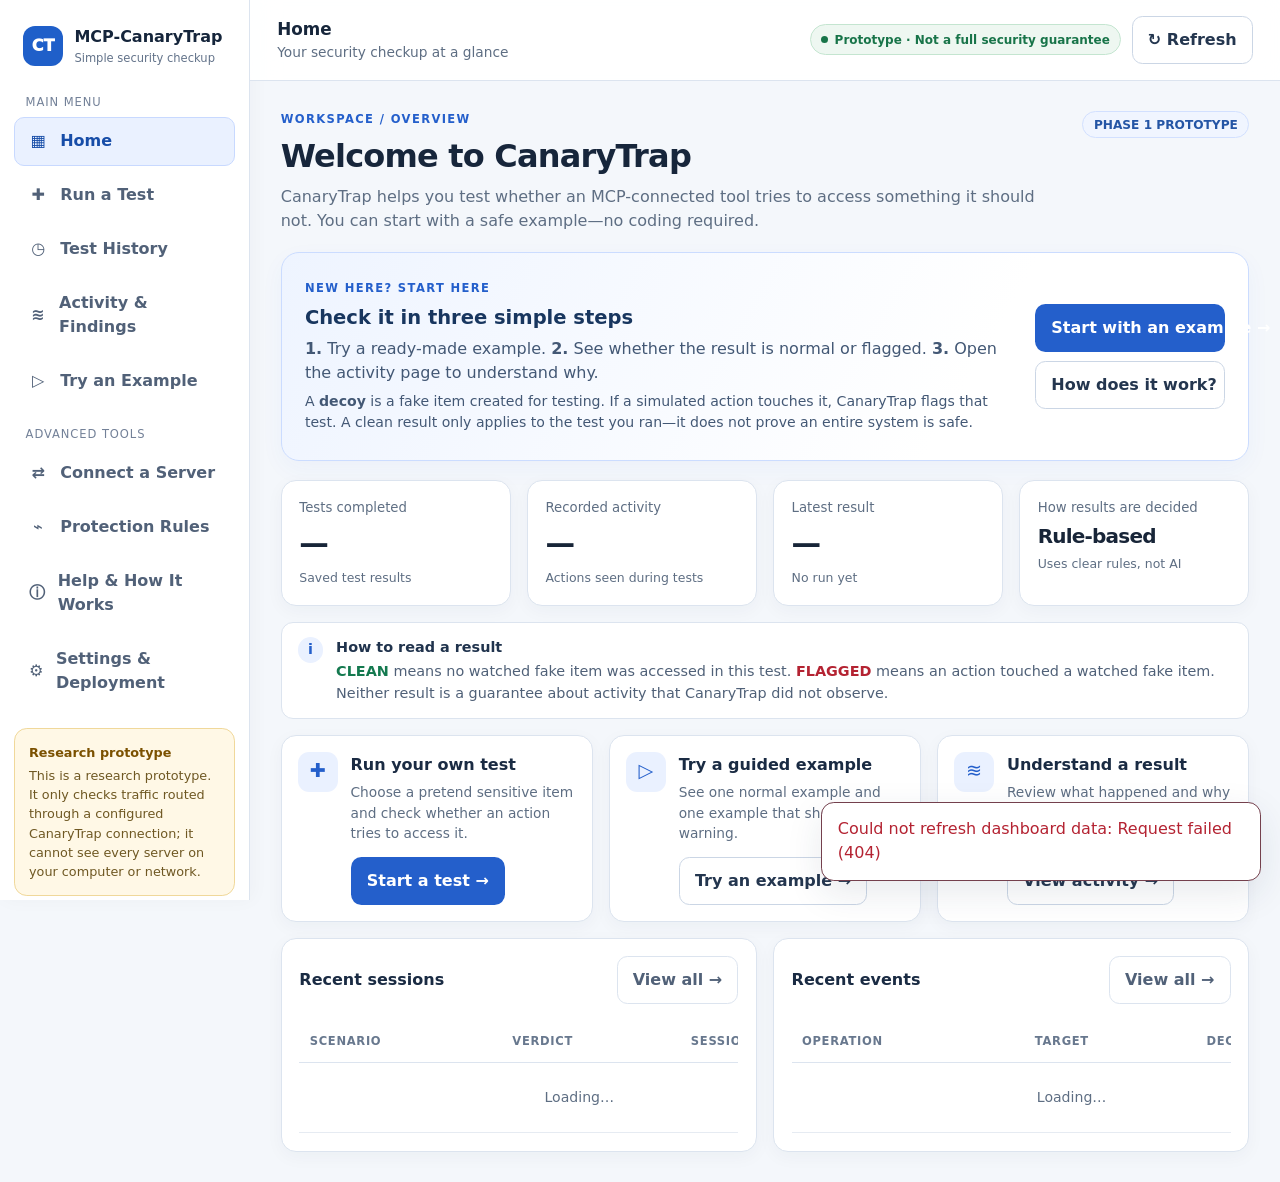
==== commit ea3af90e: "Annotated source code files." ====
--- a/src/mcp_canarytrap/templates/index.html
+++ b/src/mcp_canarytrap/templates/index.html
@@ -2,84 +2,153 @@
 <html lang="en">
 <head>
   <meta charset="utf-8"><meta name="viewport" content="width=device-width, initial-scale=1"><meta name="color-scheme" content="dark">
-  <title>MCP-CanaryTrap | Security Research Console</title>
+  <title>MCP-CanaryTrap | Simple Security Checkup</title>
+<!-- Explanation: CSS styles control the dashboard's layout, colours, spacing, and responsive behaviour. -->
   <style>
     :root{color-scheme:dark;font-family:Inter,ui-sans-serif,system-ui,-apple-system,BlinkMacSystemFont,"Segoe UI",sans-serif;--bg:#080d19;--panel:#111a2d;--panel2:#0c1425;--line:#293954;--text:#edf3ff;--muted:#9eacc5;--blue:#a9c7ff;--green:#91e5b1;--red:#ff9b9b;--amber:#f4ce83}
     *{box-sizing:border-box}body{margin:0;background:radial-gradient(ellipse at top,#172543 0,var(--bg) 55rem);color:var(--text);line-height:1.5}button,input,textarea,select{font:inherit}button{cursor:pointer;border:1px solid transparent;border-radius:.65rem;padding:.68rem .95rem;font-weight:750;transition:filter .15s,transform .15s}button:hover{filter:brightness(1.1)}button:active{transform:translateY(1px)}button:disabled{opacity:.6;cursor:wait}.primary{background:var(--blue);color:#10182b}.secondary{background:#202d45;color:var(--text);border-color:#354562}.benign{background:#183d31;color:var(--green);border-color:#2b654e}.attack,.danger{background:#482531;color:var(--red);border-color:#74404d}.danger{padding:.4rem .6rem}.ghost{background:transparent;color:var(--muted);border-color:var(--line)}button:focus-visible,a:focus-visible,input:focus-visible,textarea:focus-visible,select:focus-visible{outline:2px solid var(--blue);outline-offset:2px}
     .app{display:grid;grid-template-columns:250px minmax(0,1fr);min-height:100vh}.sidebar{background:rgba(9,15,28,.94);border-right:1px solid var(--line);padding:1.2rem .9rem;position:sticky;top:0;height:100vh;display:flex;flex-direction:column;gap:1.3rem}.brand{display:flex;align-items:center;gap:.7rem;padding:.35rem .55rem}.brand-mark{display:grid;place-items:center;width:2.5rem;height:2.5rem;border-radius:.8rem;background:linear-gradient(135deg,#a9c7ff,#5878bd);color:#091326;font-weight:950}.brand h1{font-size:1rem;margin:0}.brand p{font-size:.72rem;color:var(--muted);margin:.1rem 0 0}.nav-label{font-size:.7rem;text-transform:uppercase;letter-spacing:.12em;color:#7485a3;padding:0 .7rem;margin-bottom:.35rem}.nav{display:grid;gap:.3rem}.nav a{color:var(--muted);text-decoration:none;display:flex;align-items:center;gap:.75rem;padding:.72rem .8rem;border:1px solid transparent;border-radius:.7rem;font-weight:650}.nav a .icon{width:1.25rem;text-align:center}.nav a:hover{background:#131f34;color:var(--text)}.nav a.active{background:#1b2a43;color:var(--text);border-color:#334966}.side-bottom{margin-top:auto}.prototype-note{padding:.85rem;background:#121f34;border:1px solid #2b3d59;border-radius:.8rem;font-size:.8rem;color:var(--muted)}.prototype-note strong{color:var(--amber);display:block;margin-bottom:.25rem}
     .main{min-width:0}.topbar{display:flex;align-items:center;justify-content:space-between;gap:1rem;padding:1rem 1.7rem;border-bottom:1px solid var(--line);background:rgba(12,20,37,.76);position:sticky;top:0;z-index:5;backdrop-filter:blur(14px)}.top-title{font-size:.86rem;color:var(--muted)}.top-title strong{display:block;font-size:1.05rem;color:var(--text)}.top-actions{display:flex;align-items:center;gap:.65rem}.status-pill{display:inline-flex;align-items:center;gap:.4rem;border:1px solid #2b654e;background:#183d31;color:var(--green);padding:.35rem .65rem;border-radius:99px;font-size:.75rem;font-weight:800}.status-pill:before{content:"";width:.45rem;height:.45rem;border-radius:50%;background:currentColor}.menu-toggle{display:none}.content{max-width:1400px;padding:1.6rem;margin:0 auto}.page{display:none;animation:fadein .18s ease}.page.active{display:block}@keyframes fadein{from{opacity:.5;transform:translateY(3px)}to{opacity:1;transform:none}}.page-heading{display:flex;justify-content:space-between;align-items:flex-start;gap:1rem;margin-bottom:1.2rem}.eyebrow{color:var(--blue);text-transform:uppercase;letter-spacing:.12em;font-size:.72rem;font-weight:850}.page-heading h2{font-size:clamp(1.5rem,2.5vw,2rem);letter-spacing:-.035em;margin:.2rem 0}.page-heading p{margin:.3rem 0 0;color:var(--muted);max-width:760px}.badge{display:inline-flex;align-items:center;border:1px solid var(--line);border-radius:999px;padding:.2rem .65rem;color:var(--blue);font-size:.76rem;font-weight:800}.grid{display:grid;gap:1rem}.grid.kpis{grid-template-columns:repeat(4,minmax(0,1fr));margin-bottom:1rem}.grid.two{grid-template-columns:repeat(2,minmax(0,1fr))}.grid.three{grid-template-columns:repeat(3,minmax(0,1fr))}.card,.form-section{background:rgba(17,26,45,.94);border:1px solid var(--line);border-radius:1rem;padding:1.1rem;box-shadow:0 10px 30px rgba(0,0,0,.12);min-width:0}.card-label{color:var(--muted);font-size:.83rem}.kpi-value{font-size:1.85rem;font-weight:900;letter-spacing:-.04em;margin:.2rem 0}.kpi-foot{font-size:.78rem;color:var(--muted)}.card h3{margin:0 0 .7rem;font-size:1rem}.card-head{display:flex;justify-content:space-between;align-items:center;gap:.8rem;margin-bottom:.75rem}.card-head h3{margin:0}.muted{color:var(--muted)}.intro{color:var(--muted);max-width:850px}.actions{display:flex;gap:.6rem;flex-wrap:wrap;align-items:center}.quick-card{padding:1rem;display:flex;gap:.8rem;align-items:flex-start}.quick-icon{display:grid;place-items:center;flex:0 0 2.5rem;height:2.5rem;background:#203450;color:var(--blue);border-radius:.7rem;font-size:1.2rem}.quick-card h3{margin:.1rem 0 .3rem}.quick-card p{font-size:.86rem;color:var(--muted);margin:0 0 .8rem}.table-wrap{overflow:auto}table{width:100%;border-collapse:collapse;margin-top:.35rem}th,td{padding:.72rem .65rem;border-bottom:1px solid var(--line);text-align:left;vertical-align:top;font-size:.88rem}th{color:var(--muted);font-size:.72rem;text-transform:uppercase;letter-spacing:.06em;white-space:nowrap}tbody tr:hover{background:rgba(255,255,255,.018)}.status{font-weight:900}.clean{color:var(--green)}.flagged{color:var(--red)}.unknown{color:var(--amber)}.empty{text-align:center;color:var(--muted);padding:1.5rem}
     .form-section{margin-top:1rem}.section-heading{display:flex;justify-content:space-between;align-items:flex-start;gap:1rem;margin-bottom:.85rem}.section-heading h3{margin:0 0 .2rem;font-size:1rem}.section-heading p{color:var(--muted);margin:0;font-size:.87rem}.step{display:inline-grid;place-items:center;min-width:1.8rem;height:1.8rem;border-radius:.55rem;background:#263b5d;color:var(--blue);font-weight:850;margin-right:.45rem}label{display:block;font-weight:700;font-size:.88rem;margin:.2rem 0 .4rem}input,textarea,select{width:100%;padding:.72rem .75rem;border-radius:.55rem;border:1px solid #405070;background:var(--panel2);color:var(--text);min-width:0}input::placeholder,textarea::placeholder{color:#7485a3}textarea{min-height:88px;resize:vertical}.form-grid{display:grid;grid-template-columns:1fr 1.4fr;gap:1rem}.field-hint{font-size:.8rem;color:var(--muted);margin:.35rem 0 0}.decoy-list,.interaction-list{display:grid;gap:.7rem}.decoy-row{display:grid;grid-template-columns:minmax(0,1fr) auto;gap:.6rem;align-items:center}.interaction-card{background:var(--panel2);border:1px solid #30405d;border-radius:.75rem;padding:.85rem}.interaction-card-head{display:flex;align-items:center;justify-content:space-between;gap:.75rem;margin-bottom:.65rem}.interaction-number{color:var(--blue);font-weight:800}.interaction-grid{display:grid;grid-template-columns:1fr 1.2fr .9fr;gap:.75rem}.interaction-grid .wide{grid-column:1/-1}.summary-grid{display:grid;grid-template-columns:repeat(3,minmax(0,1fr));gap:.8rem;margin-top:.8rem}.summary-item{padding:.75rem;background:var(--panel2);border-radius:.65rem;border:1px solid #273752;min-width:0}.summary-label{color:var(--muted);font-size:.78rem}.summary-value{font-size:1.08rem;font-weight:850;overflow-wrap:anywhere}.helper-box{padding:.8rem .9rem;border-radius:.65rem;background:#18263c;border:1px solid #304361;color:var(--muted);font-size:.87rem;margin-top:.8rem}.helper-box strong{color:var(--text)}.sticky-actions{position:sticky;bottom:.5rem;z-index:2;background:rgba(8,13,25,.94);backdrop-filter:blur(10px);padding:.75rem;border:1px solid var(--line);border-radius:.9rem;margin-top:1rem}.message{margin-top:.7rem;min-height:1.4rem;font-weight:650}.message.error{color:var(--red)}.message.success{color:var(--green)}pre{background:#070b14;border:1px solid var(--line);border-radius:.65rem;padding:1rem;overflow:auto;white-space:pre-wrap;overflow-wrap:anywhere;font-size:.84rem}code{background:#070b14;border-radius:.3rem;padding:.12rem .3rem}.fine-print{font-size:.82rem;line-height:1.6;color:var(--muted)}.filters{display:flex;gap:.65rem;flex-wrap:wrap;margin-bottom:.9rem}.filters>*{max-width:260px}.rule-list{display:grid;gap:.7rem}.rule{display:flex;gap:.8rem;padding:.8rem;background:var(--panel2);border:1px solid var(--line);border-radius:.7rem}.rule b{display:block}.rule p{margin:.2rem 0 0;color:var(--muted);font-size:.86rem}.toast{position:fixed;right:1.2rem;bottom:1.2rem;max-width:min(440px,calc(100vw - 2.4rem));padding:.9rem 1rem;background:#18263c;border:1px solid #425777;border-radius:.8rem;box-shadow:0 10px 40px #0008;z-index:20;display:none}.toast.show{display:block}.toast.error{border-color:#74404d;color:var(--red)}.toast.success{border-color:#2b654e;color:var(--green)}
+/* Explanation: This CSS rule styles the selector or responsive layout declared on the next line. */
     @media(max-width:1050px){.grid.kpis{grid-template-columns:repeat(2,minmax(0,1fr))}.grid.three{grid-template-columns:repeat(2,minmax(0,1fr))}.app{grid-template-columns:220px minmax(0,1fr)}}
+/* Explanation: This CSS rule styles the selector or responsive layout declared on the next line. */
     @media(max-width:780px){.app{display:block}.sidebar{position:fixed;left:0;top:0;bottom:0;width:270px;height:100dvh;z-index:15;transform:translateX(-102%);transition:transform .2s;box-shadow:10px 0 35px #0006}.sidebar.open{transform:translateX(0)}.menu-toggle{display:inline-flex}.topbar{padding:.8rem 1rem}.content{padding:1rem}.grid.two,.grid.three{grid-template-columns:1fr}.form-grid,.interaction-grid{grid-template-columns:1fr}.interaction-grid .wide{grid-column:auto}.summary-grid{grid-template-columns:1fr}.page-heading{flex-direction:column}.top-actions .status-pill{display:none}}
+/* Explanation: This CSS rule styles the selector or responsive layout declared on the next line. */
     @media(max-width:460px){.grid.kpis{grid-template-columns:1fr 1fr}.kpi-value{font-size:1.45rem}.content{padding:.8rem}.top-title strong{font-size:.95rem}.topbar{gap:.5rem}.top-actions button{padding:.55rem .65rem}}
-  </style>
+  
+    /* v1.3.2 beginner-friendly visual refresh */
+    :root{color-scheme:light;--bg:#f4f7fb;--panel:#ffffff;--panel2:#f7f9fc;--line:#dce4ef;--text:#182538;--muted:#5e6e83;--blue:#245fcb;--green:#14794f;--red:#b42332;--amber:#986000}
+    body{background:#f4f7fb;color:var(--text)}
+    .sidebar{background:#fff;border-right:1px solid #dce4ef;box-shadow:3px 0 18px #18253808}
+    .brand-mark{background:#1f5fc9;color:#fff;border-radius:12px}
+    .brand h1{color:#15253b}.brand p{color:#63738a}
+    .nav-label{color:#738198;font-size:.72rem;letter-spacing:.08em}
+    .nav a{color:#516178;border-radius:10px}.nav a:hover{background:#f0f5fd;color:#193b70}.nav a.active{background:#eaf1ff;color:#174da8;border-color:#c8d9ff}
+    .prototype-note{background:#fff8e6;border-color:#f0d89a;color:#6f5823}.prototype-note strong{color:#7b5100}
+    .topbar{background:#ffffffeb;border-bottom:1px solid #dce4ef}.top-title strong{color:#17263b}.top-title{color:#5e6e83}
+    .status-pill{background:#eef7f1;color:#187449;border-color:#c4e5d0}
+    .primary{background:#245fcb;color:#fff}.secondary{background:#fff;color:#24364f;border-color:#cbd6e5}.ghost{background:transparent;color:#516178;border-color:#dce4ef}.benign{background:#eaf7ef;color:#17633f;border-color:#bde3ca}.attack,.danger{background:#fff0f0;color:#a51f2b;border-color:#f0c7ca}
+    .content{max-width:1480px;padding:clamp(1rem,2.4vw,2rem)}
+    .card,.form-section{background:#fff;border-color:#dce4ef;box-shadow:0 5px 18px #20324a0a;border-radius:15px}
+    .card h3,.section-heading h3{color:#1a2b43}.card-label,.muted,.intro,.page-heading p,.section-heading p,.field-hint,.fine-print{color:#5e6e83}
+    .page-heading h2{color:#17263b;letter-spacing:-.025em}.eyebrow{color:#245fcb}
+    .badge{background:#f0f5ff;border-color:#d2e0ff;color:#2455a5}
+    input,textarea,select{background:#fff;color:#182538;border-color:#cbd6e5;border-radius:9px}
+    input::placeholder,textarea::placeholder{color:#8290a3}input:focus,textarea:focus,select:focus{border-color:#4b82e6;box-shadow:0 0 0 3px #245fcb1a}
+    pre{background:#f5f7fb;color:#22334a;border-color:#dce4ef}code{background:#eef2f8;color:#284363}
+    .helper-box{background:#eff5ff;border-color:#d0e0ff;color:#455c7b}.helper-box strong{color:#1c3e73}
+    .interaction-card,.summary-item,.rule{background:#f8fafd;border-color:#dce4ef}.step{background:#eaf1ff;color:#245fcb}
+    .sticky-actions{background:#ffffffed;border-color:#dce4ef}
+    .table-wrap table{min-width:560px}th{color:#68788e}td{color:#25364d;border-color:#e6ebf2}tbody tr:hover{background:#f7faff}
+    .welcome-panel{display:flex;align-items:center;justify-content:space-between;gap:1.25rem;margin:0 0 1.15rem;padding:1.35rem 1.45rem;border:1px solid #cbdcff;border-radius:18px;background:linear-gradient(120deg,#eef4ff,#fff 70%);box-shadow:0 8px 24px #245fcb0b}
+    .welcome-copy{max-width:850px}.welcome-kicker{font-size:.72rem;font-weight:900;letter-spacing:.12em;color:#245fcb}.welcome-panel h3{font-size:1.22rem;margin:.25rem 0 .35rem;color:#18365f}.welcome-panel p{margin:.35rem 0;color:#435875}.welcome-note{font-size:.88rem!important}.welcome-actions{display:flex;flex-direction:column;gap:.6rem;min-width:190px}.welcome-actions button{white-space:nowrap}
+    .quick-card{background:#fff;border-color:#dce4ef}.quick-icon{background:#eaf1ff;color:#245fcb}.quick-card p{color:#5e6e83}
+    .message.error{color:#b42332}.message.success{color:#14794f}.toast{background:#fff;color:#24364f;border-color:#cbd6e5;box-shadow:0 12px 36px #20324a1a}
+    button:focus-visible,a:focus-visible,input:focus-visible,textarea:focus-visible,select:focus-visible{outline:3px solid #7ba6f5;outline-offset:2px}
+/* Explanation: This CSS rule styles the selector or responsive layout declared on the next line. */
+    @media(max-width:900px){.welcome-panel{align-items:flex-start;flex-direction:column}.welcome-actions{flex-direction:row;flex-wrap:wrap}.welcome-actions button{white-space:normal}}
+/* Explanation: This CSS rule styles the selector or responsive layout declared on the next line. */
+    @media(prefers-reduced-motion:reduce){*,*::before,*::after{animation-duration:.01ms!important;transition-duration:.01ms!important;scroll-behavior:auto!important}}
+
+  
+    .result-key{display:flex;align-items:flex-start;gap:.8rem;padding:.85rem 1rem;margin:0 0 1rem;border:1px solid #dce4ef;border-radius:12px;background:#fff;color:#506178;font-size:.9rem}.result-key-icon{display:grid;place-items:center;flex:0 0 1.6rem;height:1.6rem;border-radius:50%;background:#eaf1ff;color:#245fcb;font-weight:900}.result-key strong{display:block;color:#20334d;margin-bottom:.15rem}.result-key span span{display:block}
+</style>
 </head>
 <body>
 <div class="app">
+<!-- Explanation: This aside element groups related dashboard content or controls. -->
   <aside class="sidebar" id="sidebar">
-    <div class="brand"><div class="brand-mark">CT</div><div><h1>MCP-CanaryTrap</h1><p>Security research console</p></div></div>
-    <div><div class="nav-label">Workspace</div><nav class="nav" aria-label="Main navigation">
-      <a href="#overview" data-page="overview" class="active"><span class="icon">▦</span>Overview</a>
-      <a href="#custom-test" data-page="custom-test"><span class="icon">✚</span>Custom Test Lab</a>
-      <a href="#sessions" data-page="sessions"><span class="icon">◷</span>Test Sessions</a>
-      <a href="#events" data-page="events"><span class="icon">≋</span>Events & Evidence</a>
-      <a href="#demo-lab" data-page="demo-lab"><span class="icon">▷</span>Demo Lab</a>
+    <div class="brand"><div class="brand-mark">CT</div><div><h1>MCP-CanaryTrap</h1><p>Simple security checkup</p></div></div>
+<!-- Explanation: This div element groups related dashboard content or controls. -->
+    <div><div class="nav-label">Main menu</div><nav class="nav" aria-label="Main navigation">
+      <a href="#overview" data-page="overview" class="active"><span class="icon">▦</span>Home</a>
+      <a href="#custom-test" data-page="custom-test"><span class="icon">✚</span>Run a Test</a>
+      <a href="#sessions" data-page="sessions"><span class="icon">◷</span>Test History</a>
+      <a href="#events" data-page="events"><span class="icon">≋</span>Activity & Findings</a>
+      <a href="#demo-lab" data-page="demo-lab"><span class="icon">▷</span>Try an Example</a>
     </nav></div>
-    <div><div class="nav-label">Reference</div><nav class="nav"><a href="#gateway" data-page="gateway"><span class="icon">⇄</span>Live MCP Gateway</a><a href="#security" data-page="security"><span class="icon">⌁</span>Security Center</a><a href="#guide" data-page="guide"><span class="icon">ⓘ</span>Guide & Limitations</a><a href="#setup" data-page="setup"><span class="icon">⚙</span>Setup & Deploy</a></nav></div>
-    <div class="side-bottom prototype-note"><strong>Research prototype</strong>Only configured HTTP/stdio gateway traffic is observed. Servers outside these adapters are not monitored.</div>
+<!-- Explanation: This div element groups related dashboard content or controls. -->
+    <div><div class="nav-label">Advanced tools</div><nav class="nav"><a href="#gateway" data-page="gateway"><span class="icon">⇄</span>Connect a Server</a><a href="#security" data-page="security"><span class="icon">⌁</span>Protection Rules</a><a href="#guide" data-page="guide"><span class="icon">ⓘ</span>Help & How It Works</a><a href="#setup" data-page="setup"><span class="icon">⚙</span>Settings & Deployment</a></nav></div>
+    <div class="side-bottom prototype-note"><strong>Research prototype</strong>This is a research prototype. It only checks traffic routed through a configured CanaryTrap connection; it cannot see every server on your computer or network.</div>
   </aside>
   <div class="main">
-    <header class="topbar"><div style="display:flex;align-items:center;gap:.75rem"><button class="secondary menu-toggle" id="menuToggle" aria-label="Open navigation">☰</button><div class="top-title"><strong id="topTitle">Overview</strong><span id="topSubtitle">System snapshot and recent activity</span></div></div><div class="top-actions"><span class="status-pill">Research build</span><button class="secondary" id="refreshButton">↻ Refresh</button></div></header>
+<!-- Explanation: This header element groups related dashboard content or controls. -->
+    <header class="topbar"><div style="display:flex;align-items:center;gap:.75rem"><button class="secondary menu-toggle" id="menuToggle" aria-label="Open navigation">☰</button><div class="top-title"><strong id="topTitle">Home</strong><span id="topSubtitle">Your security checkup at a glance</span></div></div><div class="top-actions"><span class="status-pill">Prototype · Not a full security guarantee</span><button class="secondary" id="refreshButton">↻ Refresh</button></div></header>
+<!-- Explanation: This main element groups related dashboard content or controls. -->
     <main class="content">
-      <section class="page active" id="page-overview" data-title="Overview" data-subtitle="System snapshot and recent activity">
-        <div class="page-heading"><div><div class="eyebrow">Workspace / Overview</div><h2>Welcome to CanaryTrap</h2><p>Explore the detector, run built-in examples, or create a new examiner-defined test case. Each page is designed for one focused task.</p></div><span class="badge">PHASE 1 PROTOTYPE</span></div>
-        <div class="grid kpis"><article class="card"><div class="card-label">Recorded sessions</div><div class="kpi-value" id="sessionCount">—</div><div class="kpi-foot">Persisted test runs</div></article><article class="card"><div class="card-label">Interaction events</div><div class="kpi-value" id="eventCount">—</div><div class="kpi-foot">Recorded event samples</div></article><article class="card"><div class="card-label">Latest verdict</div><div class="kpi-value status" id="latestStatus">—</div><div class="kpi-foot" id="latestReason">No run yet</div></article><article class="card"><div class="card-label">Detection model</div><div class="kpi-value" style="font-size:1.25rem">Deterministic</div><div class="kpi-foot">Exact decoy-target matching</div></article></div>
-        <div class="grid three" style="margin-bottom:1rem"><article class="card quick-card"><div class="quick-icon">✚</div><div><h3>Build a custom test</h3><p>Define decoys and interactions without editing source code.</p><button class="primary" data-go="custom-test">Open test builder →</button></div></article><article class="card quick-card"><div class="quick-icon">▷</div><div><h3>Run a demonstration</h3><p>Compare a benign scenario with a simulated overreach case.</p><button class="secondary" data-go="demo-lab">Open demo lab →</button></div></article><article class="card quick-card"><div class="quick-icon">≋</div><div><h3>Review evidence</h3><p>Inspect stored interactions and the latest returned verdict.</p><button class="secondary" data-go="events">View events →</button></div></article></div>
+<!-- Explanation: This section element groups related dashboard content or controls. -->
+      <section class="page active" id="page-overview" data-title="Home" data-subtitle="Your security checkup at a glance">
+        <div class="page-heading"><div><div class="eyebrow">Workspace / Overview</div><h2>Welcome to CanaryTrap</h2><p>CanaryTrap helps you test whether an MCP-connected tool tries to access something it should not. You can start with a safe example—no coding required.</p></div><span class="badge">PHASE 1 PROTOTYPE</span></div>
+<!-- Explanation: This section element groups related dashboard content or controls. -->
+        <section class="welcome-panel" aria-label="Getting started"><div class="welcome-copy"><span class="welcome-kicker">NEW HERE? START HERE</span><h3>Check it in three simple steps</h3><p><strong>1.</strong> Try a ready-made example. <strong>2.</strong> See whether the result is normal or flagged. <strong>3.</strong> Open the activity page to understand why.</p><p class="welcome-note">A <strong>decoy</strong> is a fake item created for testing. If a simulated action touches it, CanaryTrap flags that test. A clean result only applies to the test you ran—it does not prove an entire system is safe.</p></div><div class="welcome-actions"><button class="primary" data-go="demo-lab">Start with an example →</button><button class="secondary" data-go="guide">How does it work?</button></div></section>
+        <div class="grid kpis"><article class="card"><div class="card-label">Tests completed</div><div class="kpi-value" id="sessionCount">—</div><div class="kpi-foot">Saved test results</div></article><article class="card"><div class="card-label">Recorded activity</div><div class="kpi-value" id="eventCount">—</div><div class="kpi-foot">Actions seen during tests</div></article><article class="card"><div class="card-label">Latest result</div><div class="kpi-value status" id="latestStatus">—</div><div class="kpi-foot" id="latestReason">No run yet</div></article><article class="card"><div class="card-label">How results are decided</div><div class="kpi-value" style="font-size:1.25rem">Rule-based</div><div class="kpi-foot">Uses clear rules, not AI</div></article></div>
+        <div class="result-key" role="note"><span class="result-key-icon">i</span><div><strong>How to read a result</strong><span><b class="clean">CLEAN</b> means no watched fake item was accessed in this test. <b class="flagged">FLAGGED</b> means an action touched a watched fake item. Neither result is a guarantee about activity that CanaryTrap did not observe.</span></div></div>
+        <div class="grid three" style="margin-bottom:1rem"><article class="card quick-card"><div class="quick-icon">✚</div><div><h3>Run your own test</h3><p>Choose a pretend sensitive item and check whether an action tries to access it.</p><button class="primary" data-go="custom-test">Start a test →</button></div></article><article class="card quick-card"><div class="quick-icon">▷</div><div><h3>Try a guided example</h3><p>See one normal example and one example that should raise a warning.</p><button class="secondary" data-go="demo-lab">Try an example →</button></div></article><article class="card quick-card"><div class="quick-icon">≋</div><div><h3>Understand a result</h3><p>Review what happened and why a test was marked safe or flagged.</p><button class="secondary" data-go="events">View activity →</button></div></article></div>
+<!-- Explanation: This div element groups related dashboard content or controls. -->
         <div class="grid two"><section class="card"><div class="card-head"><h3>Recent sessions</h3><button class="ghost" data-go="sessions">View all →</button></div><div class="table-wrap"><table><thead><tr><th>Scenario</th><th>Verdict</th><th>Session</th></tr></thead><tbody id="overviewSessions"><tr><td colspan="3" class="empty">Loading…</td></tr></tbody></table></div></section><section class="card"><div class="card-head"><h3>Recent events</h3><button class="ghost" data-go="events">View all →</button></div><div class="table-wrap"><table><thead><tr><th>Operation</th><th>Target</th><th>Decoy</th></tr></thead><tbody id="overviewEvents"><tr><td colspan="3" class="empty">Loading…</td></tr></tbody></table></div></section></div>
       </section>
 
-      <section class="page" id="page-custom-test" data-title="Custom Test Lab" data-subtitle="Create and run a configurable test case">
-        <div class="page-heading"><div><div class="eyebrow">Workspace / Test Lab</div><h2>Custom Test Builder</h2><p>Create a new scenario by configuring decoy identifiers and observed interactions. The detector applies the same rule to each case, including cases not included in the built-in examples.</p></div><span class="badge">EXAMINER MODE</span></div>
+<!-- Explanation: This section element groups related dashboard content or controls. -->
+      <section class="page" id="page-custom-test" data-title="Run a Test" data-subtitle="Create a simple test without changing code">
+        <div class="page-heading"><div><div class="eyebrow">Workspace / Test Lab</div><h2>Run a Test</h2><p>Create a small, fictional test. Tell CanaryTrap which pretend item should be watched, then describe the actions to check. The result is based on those inputs only.</p></div><span class="badge">EXAMINER MODE</span></div>
+<!-- Explanation: This form element groups related dashboard content or controls. -->
         <form id="customForm" novalidate>
-          <section class="form-section"><div class="section-heading"><div><h3><span class="step">1</span>Test case details</h3><p>Name the scenario and describe the behaviour being tested.</p></div></div><div class="form-grid"><div><label for="caseName">Test case name *</label><input id="caseName" maxlength="100" required placeholder="e.g. Unexpected finance resource access" value="Examiner custom case"><p class="field-hint">Required · up to 100 characters</p></div><div><label for="caseDescription">Scenario description</label><textarea id="caseDescription" maxlength="1000" placeholder="Describe the expected and observed behaviour.">An employee lookup unexpectedly accesses fabricated payroll data.</textarea><p class="field-hint">Optional · up to 1,000 characters. Do not enter real secrets or personal data.</p></div></div></section>
-          <section class="form-section"><div class="section-heading"><div><h3><span class="step">2</span>Decoy registry for this test</h3><p>List exact target identifiers that should trigger the detection rule when observed.</p></div><button class="secondary" type="button" id="addDecoyButton">+ Add decoy</button></div><div id="decoyRows" class="decoy-list"></div><p class="field-hint">Matching is exact and case-insensitive. A target must also appear in an interaction to trigger a flag. Use fabricated identifiers only.</p></section>
-          <section class="form-section"><div class="section-heading"><div><h3><span class="step">3</span>Observed interactions</h3><p>Add one entry for each operation observed in the test scenario.</p></div><button class="secondary" type="button" id="addInteractionButton">+ Add interaction</button></div><div id="interactionRows" class="interaction-list"></div><p class="field-hint">The verdict engine derives decoy access from the target identifier; the user cannot manually mark an event as suspicious.</p></section>
-          <section class="form-section"><div class="section-heading"><div><h3><span class="step">4</span>Review test case</h3><p>Review the configuration before submission.</p></div></div><div class="summary-grid"><div class="summary-item"><div class="summary-label">Case name</div><div class="summary-value" id="summaryName">Examiner custom case</div></div><div class="summary-item"><div class="summary-label">Configured decoys</div><div class="summary-value" id="summaryDecoys">1</div></div><div class="summary-item"><div class="summary-label">Interactions</div><div class="summary-value" id="summaryInteractions">2</div></div></div><div class="helper-box"><strong>Rule:</strong> If any submitted interaction target matches a configured decoy identifier, the simulated case is <code>FLAGGED</code>. Otherwise, it is <code>CLEAN</code> for this test. This is not proof that a real external MCP server is safe.</div></section>
-          <div class="sticky-actions"><div class="actions"><button class="primary" type="submit" id="runCustomButton">Run custom test</button><button class="secondary" type="button" id="loadExampleButton">Load example</button><button class="secondary" type="button" id="resetFormButton">Reset form</button></div><div id="customMessage" class="message" role="status" aria-live="polite"></div></div>
+<!-- Explanation: This section element groups related dashboard content or controls. -->
+          <section class="form-section"><div class="section-heading"><div><h3><span class="step">1</span>Name your test</h3><p>Give this test a name so you can find it later. A short description is optional.</p></div></div><div class="form-grid"><div><label for="caseName">Test case name *</label><input id="caseName" maxlength="100" required placeholder="e.g. Unexpected finance resource access" value="Examiner custom case"><p class="field-hint">Required · up to 100 characters</p></div><div><label for="caseDescription">Scenario description</label><textarea id="caseDescription" maxlength="1000" placeholder="Describe the expected and observed behaviour.">An employee lookup unexpectedly accesses fabricated payroll data.</textarea><p class="field-hint">Optional · up to 1,000 characters. Do not enter real secrets or personal data.</p></div></div></section>
+<!-- Explanation: This section element groups related dashboard content or controls. -->
+          <section class="form-section"><div class="section-heading"><div><h3><span class="step">2</span>Choose the pretend item to watch</h3><p>A decoy is a fake tool or resource used only for testing. If an action touches it, CanaryTrap raises a warning.</p></div><button class="secondary" type="button" id="addDecoyButton">+ Add decoy</button></div><div id="decoyRows" class="decoy-list"></div><p class="field-hint">CanaryTrap compares names, ignoring capital letters. The watched item must also appear in the actions above to trigger a warning. Use made-up names only—never real passwords, customer data, or secrets.</p></section>
+<!-- Explanation: This section element groups related dashboard content or controls. -->
+          <section class="form-section"><div class="section-heading"><div><h3><span class="step">3</span>Add the actions to check</h3><p>Enter the actions you want to simulate. Include the watched item here if you want to test whether CanaryTrap flags it.</p></div><button class="secondary" type="button" id="addInteractionButton">+ Add interaction</button></div><div id="interactionRows" class="interaction-list"></div><p class="field-hint">CanaryTrap decides the result from the names you enter. You cannot manually force an action to be marked suspicious.</p></section>
+<!-- Explanation: This section element groups related dashboard content or controls. -->
+          <section class="form-section"><div class="section-heading"><div><h3><span class="step">4</span>Check before running</h3><p>Review your test details, then run it to see the result.</p></div></div><div class="summary-grid"><div class="summary-item"><div class="summary-label">Case name</div><div class="summary-value" id="summaryName">Examiner custom case</div></div><div class="summary-item"><div class="summary-label">Configured decoys</div><div class="summary-value" id="summaryDecoys">1</div></div><div class="summary-item"><div class="summary-label">Interactions</div><div class="summary-value" id="summaryInteractions">2</div></div></div><div class="helper-box"><strong>Rule:</strong> If any submitted interaction target matches a configured decoy identifier, the simulated case is <code>FLAGGED</code>. Otherwise, it is <code>CLEAN</code> for this test. This is not proof that a real external MCP server is safe.</div></section>
+          <div class="sticky-actions"><div class="actions"><button class="primary" type="submit" id="runCustomButton">Run my test</button><button class="secondary" type="button" id="loadExampleButton">Fill with example</button><button class="secondary" type="button" id="resetFormButton">Clear form</button></div><div id="customMessage" class="message" role="status" aria-live="polite"></div></div>
         </form>
       </section>
 
-      <section class="page" id="page-sessions" data-title="Test Sessions" data-subtitle="Browse saved test runs and verdict summaries">
-        <div class="page-heading"><div><div class="eyebrow">Workspace / History</div><h2>Test Sessions</h2><p>Review previous built-in and custom test runs. Select a session row to inspect the stored summary and evidence where available.</p></div><button class="secondary" id="sessionsRefresh">↻ Reload sessions</button></div>
+<!-- Explanation: This section element groups related dashboard content or controls. -->
+      <section class="page" id="page-sessions" data-title="Test History" data-subtitle="Find previous tests and their results">
+        <div class="page-heading"><div><div class="eyebrow">Workspace / History</div><h2>Test History</h2><p>Find tests you have already run. Select a row to see its result and the information saved for that test.</p></div><button class="secondary" id="sessionsRefresh">↻ Reload history</button></div>
         <div class="filters"><input id="sessionSearch" placeholder="Search scenario or session ID" aria-label="Search sessions"><select id="sessionVerdictFilter" aria-label="Filter sessions by verdict"><option value="all">All verdicts</option><option value="CLEAN">CLEAN</option><option value="FLAGGED">FLAGGED</option></select></div>
+<!-- Explanation: This section element groups related dashboard content or controls. -->
         <section class="card"><div class="table-wrap"><table><thead><tr><th>Session ID</th><th>Scenario</th><th>Verdict</th><th>Summary</th><th>Action</th></tr></thead><tbody id="sessionsBody"><tr><td colspan="5" class="empty">Loading sessions…</td></tr></tbody></table></div></section>
+<!-- Explanation: This section element groups related dashboard content or controls. -->
         <section class="card" style="margin-top:1rem"><div class="card-head"><h3>Selected session details</h3><span class="badge" id="selectedSessionBadge">No session selected</span></div><pre id="sessionDetail">Select a session to see its available summary.</pre></section>
       </section>
 
-      <section class="page" id="page-events" data-title="Events & Evidence" data-subtitle="Inspect interaction records and verdict evidence">
-        <div class="page-heading"><div><div class="eyebrow">Workspace / Observability</div><h2>Events & Evidence</h2><p>Inspect stored event records and the evidence returned by the most recent test. Event records in this prototype are generated by demonstration or structured custom-test inputs.</p></div><button class="secondary" id="eventsRefresh">↻ Reload events</button></div>
+<!-- Explanation: This section element groups related dashboard content or controls. -->
+      <section class="page" id="page-events" data-title="Activity & Findings" data-subtitle="See what happened and why a test was flagged">
+        <div class="page-heading"><div><div class="eyebrow">Workspace / Observability</div><h2>Activity & Findings</h2><p>This page shows the actions recorded during your tests and the reasons behind the latest result. These records come from examples or the test details you supplied.</p></div><button class="secondary" id="eventsRefresh">↻ Reload activity</button></div>
         <div class="filters"><input id="eventSearch" placeholder="Search operation, target, or timestamp" aria-label="Search events"><select id="eventDecoyFilter" aria-label="Filter by decoy status"><option value="all">All events</option><option value="yes">Decoy matches</option><option value="no">Non-decoy events</option></select></div>
+<!-- Explanation: This section element groups related dashboard content or controls. -->
         <section class="card"><div class="table-wrap"><table><thead><tr><th>Timestamp</th><th>Session</th><th>Operation</th><th>Target</th><th>Decoy?</th></tr></thead><tbody id="eventsBody"><tr><td colspan="5" class="empty">Loading events…</td></tr></tbody></table></div></section>
+<!-- Explanation: This section element groups related dashboard content or controls. -->
         <section class="card" style="margin-top:1rem"><div class="card-head"><h3>Latest run evidence</h3><button class="ghost" id="copyEvidence">Copy JSON</button></div><pre id="evidence" aria-live="polite">No run yet. Run a demo or custom test to populate evidence.</pre><div id="evidenceMessage" class="message" role="status"></div></section>
       </section>
 
+<!-- Explanation: This section element groups related dashboard content or controls. -->
       <section class="page" id="page-demo-lab" data-title="Demo Lab" data-subtitle="Run the built-in demonstration scenarios">
-        <div class="page-heading"><div><div class="eyebrow">Workspace / Demonstrations</div><h2>Demo Lab</h2><p>Run the included scenarios to demonstrate the baseline behaviour. These examples are useful for a quick walkthrough, but custom tests are available for examiner-defined cases.</p></div><span class="badge">SIMULATED INPUTS</span></div>
-        <div class="grid two"><article class="card"><div class="quick-icon">✓</div><h3 style="margin-top:.8rem">Benign scenario</h3><p class="muted">Simulates ordinary activity that does not access a registered decoy. The expected outcome is <span class="clean status">CLEAN</span>.</p><div class="actions"><button class="benign" type="button" onclick="runScenario('benign')">Run benign example</button></div></article><article class="card"><div class="quick-icon">!</div><h3 style="margin-top:.8rem">Overreaching scenario</h3><p class="muted">Simulates an interaction with a configured decoy. The expected outcome is <span class="flagged status">FLAGGED</span>.</p><div class="actions"><button class="attack" type="button" onclick="runScenario('overreaching')">Run overreaching example</button></div></article></div>
+        <div class="page-heading"><div><div class="eyebrow">Workspace / Demonstrations</div><h2>Try an Example</h2><p>Run ready-made examples to see how CanaryTrap behaves. Start with the normal example, then try the example that accesses a watched item.</p></div><span class="badge">SIMULATED INPUTS</span></div>
+        <div class="grid two"><article class="card"><div class="quick-icon">✓</div><h3 style="margin-top:.8rem">Benign scenario</h3><p class="muted">Simulates ordinary activity that does not access a registered decoy. The expected outcome is <span class="clean status">CLEAN</span>.</p><div class="actions"><button class="benign" type="button" onclick="runScenario('benign')">Run normal example</button></div></article><article class="card"><div class="quick-icon">!</div><h3 style="margin-top:.8rem">Overreaching scenario</h3><p class="muted">Simulates an interaction with a configured decoy. The expected outcome is <span class="flagged status">FLAGGED</span>.</p><div class="actions"><button class="attack" type="button" onclick="runScenario('overreaching')">Run warning example</button></div></article></div>
+<!-- Explanation: This section element groups related dashboard content or controls. -->
         <section class="card" style="margin-top:1rem"><div class="card-head"><h3>Run result</h3><button class="ghost" data-go="events">Open evidence →</button></div><pre id="demoEvidence">Choose a scenario above to see its returned result.</pre><div id="demoMessage" class="message" role="status"></div></section>
         <div class="helper-box"><strong>Presentation tip:</strong> Run the benign case first, then the overreaching case, then create a new case in Custom Test Lab. Explain that the detection rule is consistent while the test inputs can change.</div>
       </section>
 
 
+<!-- Explanation: This section element groups related dashboard content or controls. -->
       <section class="page" id="page-security" data-title="Security Center" data-subtitle="Deterministic policies, inventory, posture and audit integrity">
-        <div class="page-heading"><div><div class="eyebrow">Deterministic controls</div><h2>Security Center</h2><p>Configure explicit policies, register approved MCP servers, run posture checks and policy simulations, and verify the local hash-chained audit log. No AI or ML is used.</p></div><span class="badge">Rule-based</span></div>
+        <div class="page-heading"><div><div class="eyebrow">Deterministic controls</div><h2>Protection Rules</h2><p>These are advanced settings for people managing MCP server connections. You can define what is allowed, register approved servers, run checks, and review whether the activity log has been altered. No AI or machine learning is used.</p></div><span class="badge">Rule-based</span></div>
+<!-- Explanation: This section element groups related dashboard content or controls. -->
         <section class="card">
           <h3>Access context</h3><p class="muted">If API-key RBAC is configured on the server, provide a key for this browser tab. The key is kept in sessionStorage only. Production dashboard Basic Auth is separate.</p>
           <div class="form-grid"><div><label for="secApiKey">CanaryTrap API key (optional in local development)</label><input id="secApiKey" type="password" autocomplete="off" placeholder="X-CanaryTrap-API-Key"></div><div class="actions" style="align-items:end"><button class="primary" id="secSaveKey" type="button">Use key for this tab</button><button class="secondary" id="secRefresh" type="button">Refresh security status</button></div></div>
           <div id="secMessage" class="message" role="status" aria-live="polite"></div>
         </section>
         <div class="grid two" style="margin-top:1rem">
+<!-- Explanation: This section element groups related dashboard content or controls. -->
           <section class="card"><h3>Create policy rule</h3><p class="muted">DENY blocks matching tools/call, resources/read or prompts/get requests passing through the HTTP/stdio gateway. Use exact targets or a trailing wildcard, e.g. <code>canarytrap://secret/*</code>.</p>
+<!-- Explanation: This form element groups related dashboard content or controls. -->
             <form id="secPolicyForm" class="grid">
               <div><label for="secPolicyName">Rule name</label><input id="secPolicyName" required maxlength="100" value="Block sensitive resource access"></div>
               <div><label for="secPolicyOperation">Operation</label><select id="secPolicyOperation"><option value="*">All supported operations</option><option>tools/call</option><option>resources/read</option><option>prompts/get</option></select></div>
@@ -88,7 +157,9 @@
               <button class="primary" type="submit">Save policy rule</button>
             </form>
           </section>
+<!-- Explanation: This section element groups related dashboard content or controls. -->
           <section class="card"><h3>Register MCP server</h3><p class="muted">Inventory is an operator-maintained register. Reconcile compares it to configured HTTP gateway connections; it is not whole-network discovery.</p>
+<!-- Explanation: This form element groups related dashboard content or controls. -->
             <form id="secInventoryForm" class="grid">
               <div><label for="secServerId">Server ID</label><input id="secServerId" required maxlength="64" pattern="[A-Za-z0-9_-]+" placeholder="internal-docs"></div>
               <div><label for="secServerName">Display name</label><input id="secServerName" required maxlength="120" placeholder="Internal documentation MCP"></div>
@@ -100,10 +171,13 @@
             </form>
           </section>
         </div>
+<!-- Explanation: This section element groups related dashboard content or controls. -->
         <section class="card" style="margin-top:1rem">
           <h3>Webhook alerts</h3><p class="muted">Optional HTTPS webhook for observed decoy access or an enforced DENY policy. Keep the receiver private and validate requests there; the current prototype sends minimal metadata and does not sign webhook payloads.</p>
+<!-- Explanation: This form element groups related dashboard content or controls. -->
           <form id="secWebhookForm" class="form-grid"><div><label for="secWebhookUrl">HTTPS webhook URL</label><input id="secWebhookUrl" type="url" required placeholder="https://alerts.example.com/canarytrap"></div><div><label for="secWebhookEnabled">Delivery</label><select id="secWebhookEnabled"><option value="true">Enabled</option><option value="false">Disabled</option></select></div><div><button class="primary" type="submit">Save webhook configuration</button></div></form>
         </section>
+<!-- Explanation: This section element groups related dashboard content or controls. -->
         <section class="card" style="margin-top:1rem"><div class="card-head"><h3>Security operations</h3><span class="badge">No live attack traffic</span></div>
           <div class="actions">
             <button class="secondary" id="secPosture" type="button">Run posture checks</button>
@@ -122,22 +196,30 @@
           <p class="fine-print">Limitations: hash chaining is tamper-evident but not immutable if an attacker controls the database; export hashes to independent storage for stronger assurance. Webhook alerts contain minimal metadata only. Compliance output is a self-assessment, not certification.</p>
         </section>
       </section>
-      <section class="page" id="page-guide" data-title="Guide & Limitations" data-subtitle="How to use the prototype and explain its scope">
-        <div class="page-heading"><div><div class="eyebrow">Reference / Documentation</div><h2>Guide & Limitations</h2><p>A concise guide for operators and for explaining the system during your project viva.</p></div></div>
-        <div class="grid two"><section class="card"><h3>Suggested demonstration flow</h3><div class="rule-list"><div class="rule"><span class="step">1</span><div><b>Show the overview</b><p>Explain the dashboard counters and recent activity.</p></div></div><div class="rule"><span class="step">2</span><div><b>Run the benign example</b><p>Show a case with no configured decoy interaction and a CLEAN verdict.</p></div></div><div class="rule"><span class="step">3</span><div><b>Run the overreaching example</b><p>Show how matching a decoy target produces a FLAGGED verdict.</p></div></div><div class="rule"><span class="step">4</span><div><b>Create an examiner test</b><p>Change the decoy ID and interaction targets in Custom Test Lab and run the new case.</p></div></div><div class="rule"><span class="step">5</span><div><b>Inspect evidence</b><p>Show the recorded events, session summary, and latest returned JSON.</p></div></div></div></section><section class="card"><h3>Verdict semantics</h3><div class="rule"><span class="status clean">●</span><div><b>CLEAN</b><p>No submitted interaction matched the configured decoy list in this test case.</p></div></div><div class="rule"><span class="status flagged">●</span><div><b>FLAGGED</b><p>At least one submitted interaction target matched a configured decoy identifier.</p></div></div><div class="rule"><span class="status unknown">●</span><div><b>Scope limitation</b><p>A CLEAN result only describes the events that were supplied and processed; it is not a guarantee of real-world safety.</p></div></div></section></div>
+<!-- Explanation: This section element groups related dashboard content or controls. -->
+      <section class="page" id="page-guide" data-title="Help & How It Works" data-subtitle="Learn the terms and understand the results">
+        <div class="page-heading"><div><div class="eyebrow">Reference / Documentation</div><h2>Help & How It Works</h2><p>Learn the main ideas, understand each result, and see what this prototype can and cannot check.</p></div></div>
+<!-- Explanation: This div element groups related dashboard content or controls. -->
+        <div class="grid two"><section class="card"><h3>First-time walkthrough</h3><div class="rule-list"><div class="rule"><span class="step">1</span><div><b>Show the overview</b><p>Explain the dashboard counters and recent activity.</p></div></div><div class="rule"><span class="step">2</span><div><b>Run the normal example</b><p>This example does not touch a watched fake item, so the result should be CLEAN.</p></div></div><div class="rule"><span class="step">3</span><div><b>Run the warning example</b><p>This example touches a watched fake item, so the result should be FLAGGED.</p></div></div><div class="rule"><span class="step">4</span><div><b>Make your own test</b><p>Open Run a Test, choose a made-up item to watch, add sample actions, and run it.</p></div></div><div class="rule"><span class="step">5</span><div><b>Read the activity</b><p>Open Activity & Findings to see the recorded actions and why the test received its result.</p></div></div></div></section><section class="card"><h3>What do the results mean?</h3><div class="rule"><span class="status clean">●</span><div><b>CLEAN</b><p>No submitted interaction matched the configured decoy list in this test case.</p></div></div><div class="rule"><span class="status flagged">●</span><div><b>FLAGGED</b><p>At least one submitted interaction target matched a configured decoy identifier.</p></div></div><div class="rule"><span class="status unknown">●</span><div><b>Important limitation</b><p>A CLEAN result only describes the actions CanaryTrap actually checked. It does not prove that an entire server or system is safe.</p></div></div></section></div>
+<!-- Explanation: This section element groups related dashboard content or controls. -->
+        <section class="card" style="margin-top:1rem"><h3>Quick glossary — plain English</h3><div class="grid two"><div class="rule"><span class="quick-icon">🪤</span><div><b>Decoy</b><p>A made-up tool or item used as a tripwire during a test. It should never contain real private information.</p></div></div><div class="rule"><span class="quick-icon">⚠</span><div><b>Flagged</b><p>A test action touched one of the decoys you told CanaryTrap to watch. It is a warning about the test, not automatic proof of malicious intent.</p></div></div><div class="rule"><span class="quick-icon">✓</span><div><b>Clean</b><p>None of the actions supplied to this test matched a watched decoy. It does not mean unobserved activity is safe.</p></div></div><div class="rule"><span class="quick-icon">⇄</span><div><b>Gateway</b><p>A checkpoint between a client and a server. CanaryTrap can inspect supported traffic only when it passes through this checkpoint.</p></div></div><div class="rule"><span class="quick-icon">🔌</span><div><b>MCP server</b><p>A program that makes tools, resources, or prompts available to an AI application or another client.</p></div></div><div class="rule"><span class="quick-icon">🧾</span><div><b>Activity record</b><p>A saved note about an action processed by a test or supported gateway. It helps explain how a result was reached.</p></div></div></div></section>
+<!-- Explanation: This section element groups related dashboard content or controls. -->
         <section class="card" style="margin-top:1rem"><h3>What this prototype does and does not do</h3><div class="grid two"><div><h3 class="clean">Implemented in this prototype</h3><ul><li>Built-in simulated benign and overreaching scenarios.</li><li>Structured custom test cases with configurable decoy targets.</li><li>Deterministic decoy-target matching.</li><li>SQLite-backed session and event records.</li><li>Dashboard views for sessions, events, and returned evidence.</li></ul></div><div><h3 class="flagged">Not yet established</h3><ul><li>Automatic interception of arbitrary third-party MCP traffic.</li><li>Monitoring of connections that bypass the defined monitoring point.</li><li>Enterprise SSO/OIDC, role-based authorization, and MFA (a minimal HTTP Basic guard is included for controlled pilots).</li><li>Enterprise-scale performance, resilience, or independent security validation.</li><li>Proof that every decoy interaction necessarily represents malicious intent.</li></ul></div></div><p class="fine-print">Use fabricated identifiers and synthetic data only. Do not enter actual credentials, personal data, or confidential company information into demonstration tests.</p></section>
       </section>
 
-      <section class="page" id="page-gateway" data-title="Live MCP Gateway" data-subtitle="Configure monitored HTTP and stdio MCP connections">
-        <div class="page-heading"><div><div class="eyebrow">Live integration / Transport adapters</div><h2>Live MCP Gateway</h2><p>Generate a server-side configuration for approved MCP servers. The gateway injects synthetic decoys into list responses, intercepts decoy accesses, records a deterministic verdict, and forwards ordinary HTTP requests to the configured upstream.</p></div><span class="badge">HTTP + STDIO</span></div>
+<!-- Explanation: This section element groups related dashboard content or controls. -->
+      <section class="page" id="page-gateway" data-title="Connect a Server" data-subtitle="Advanced setup for routing a supported server through CanaryTrap">
+        <div class="page-heading"><div><div class="eyebrow">Live integration / Transport adapters</div><h2>Connect a Server</h2><p>This advanced page lets you route a supported MCP server connection through CanaryTrap. A gateway is a checkpoint between a client and a server. Only traffic routed through this configured checkpoint can be inspected.</p></div><span class="badge">HTTP + STDIO</span></div>
         <div class="grid two">
+<!-- Explanation: This section element groups related dashboard content or controls. -->
           <section class="card">
             <h3>Streamable HTTP connection</h3>
             <p class="muted">Fill in the endpoint and decoys. This browser form generates a configuration snippet locally; it does not store upstream URLs or credentials on the server.</p>
+<!-- Explanation: This form element groups related dashboard content or controls. -->
             <form id="gatewayHttpForm" class="form-grid">
-              <div><label for="gwId">Connection ID *</label><input id="gwId" required pattern="[A-Za-z0-9_-]+" maxlength="64" placeholder="e.g. internal-docs"></div>
-              <div><label for="gwUrl">MCP endpoint URL *</label><input id="gwUrl" type="url" required placeholder="https://mcp.example.com/mcp"></div>
-              <div class="wide"><label for="gwTokenEnv">Upstream bearer-token environment variable (optional)</label><input id="gwTokenEnv" pattern="[A-Za-z_][A-Za-z0-9_]*" placeholder="e.g. INTERNAL_DOCS_MCP_TOKEN"><p class="field-hint">Enter the variable name, not the secret value. Add the actual secret in your hosting provider.</p></div>
+              <div><label for="gwId">Connection name *</label><input id="gwId" required pattern="[A-Za-z0-9_-]+" maxlength="64" placeholder="e.g. internal-docs"><p class="field-hint">Use a short name with letters, numbers, dashes, or underscores. It identifies this connection in the configuration.</p></div>
+              <div><label for="gwUrl">Server address (URL) *</label><input id="gwUrl" type="url" required placeholder="https://mcp.example.com/mcp"><p class="field-hint">Enter the address provided by the server administrator. Only connect to servers you trust.</p></div>
+              <div class="wide"><label for="gwTokenEnv">Name of the secret variable (optional)</label><input id="gwTokenEnv" pattern="[A-Za-z_][A-Za-z0-9_]*" placeholder="e.g. INTERNAL_DOCS_MCP_TOKEN"><p class="field-hint">Enter only the variable name, not the password or token itself. Add the actual secret in your server or hosting provider settings.</p></div>
               <div class="wide"><label for="gwDecoyTools">Decoy tool names (one per line)</label><textarea id="gwDecoyTools" rows="3" placeholder="canarytrap_decoy_admin
 canarytrap_decoy_export"></textarea></div>
               <div class="wide"><label for="gwDecoyResources">Decoy resource URIs (one per line)</label><textarea id="gwDecoyResources" rows="2" placeholder="canarytrap://secret/payroll"></textarea></div>
@@ -148,12 +230,14 @@
             <label for="gwOutput">Generated configuration</label><textarea id="gwOutput" rows="7" readonly placeholder="Generated JSON will appear here"></textarea>
             <div class="actions" style="margin-top:.7rem"><button type="button" class="secondary" id="gwCopyButton">Copy config</button><button type="button" class="secondary" id="gwDownloadButton">Download JSON</button></div>
           </section>
+<!-- Explanation: This section element groups related dashboard content or controls. -->
           <section class="card">
             <h3>Local stdio connection</h3>
             <p class="muted">The stdio proxy must run on the same machine/container as the downstream MCP server. Do not enter arbitrary shell commands into a publicly exposed dashboard.</p>
+<!-- Explanation: This form element groups related dashboard content or controls. -->
             <form id="gatewayStdioForm" class="form-grid">
               <div class="wide"><label for="gwStdioId">Connection ID</label><input id="gwStdioId" value="stdio-local" maxlength="64"></div>
-              <div class="wide"><label for="gwStdioCommand">Approved server command *</label><input id="gwStdioCommand" required placeholder="python /opt/mcp-server/server.py"><p class="field-hint">Use a command and arguments you trust. Avoid shell metacharacters and do not paste secrets into this field.</p></div>
+              <div class="wide"><label for="gwStdioCommand">Command used to start the local server *</label><input id="gwStdioCommand" required placeholder="python /opt/mcp-server/server.py"><p class="field-hint">Only use a start command provided by someone you trust. This can launch a program on the server machine; do not paste secrets here or expose this setting to untrusted users.</p></div>
               <div class="wide"><label for="gwStdioTools">Decoy tool names (one per line)</label><textarea id="gwStdioTools" rows="3" placeholder="canarytrap_decoy_admin"></textarea></div>
               <div class="wide"><label for="gwStdioResources">Decoy resource URIs (one per line)</label><textarea id="gwStdioResources" rows="2" placeholder="canarytrap://secret/payroll"></textarea></div>
               <div class="wide"><label for="gwStdioPrompts">Decoy prompt names (one per line)</label><textarea id="gwStdioPrompts" rows="2" placeholder="canarytrap_decoy_policy"></textarea></div>
@@ -163,32 +247,44 @@
             <div class="helper-box"><strong>Safety boundary</strong><p>HTTP upstream definitions are loaded from <code>CANARYTRAP_HTTP_UPSTREAMS</code>. Credentials are referenced by environment-variable name. Stdio starts a local child process, so restrict it to trusted server commands and run the gateway with least privilege.</p></div>
           </section>
         </div>
+<!-- Explanation: This section element groups related dashboard content or controls. -->
         <section class="card" style="margin-top:1rem"><div class="card-head"><h3>Active server-side gateway configuration</h3><div class="actions"><button class="secondary" id="gwTestButton" type="button">Test upstream connection</button><button class="secondary" id="gwRefreshButton" type="button">Refresh status</button></div></div><pre id="gwActiveStatus" class="evidence">Click “Check active config” to load non-secret configuration status.</pre></section>
       </section>
 
-      <section class="page" id="page-setup" data-title="Setup & Deploy" data-subtitle="Generate a production configuration and deployment plan">
-        <div class="page-heading"><div><div class="eyebrow">Operations / Deployment</div><h2>Setup & Deploy Wizard</h2><p>Prepare a deployment configuration in one guided flow. The form runs locally in your browser; it does not send these values to the CanaryTrap API.</p></div><span class="badge">CONFIGURATION WIZARD</span></div>
-        <div class="helper-box"><strong>Important:</strong> This generates configuration files and a deployment plan; it cannot deploy to a hosting account until the repository is pushed and you authorize the hosting provider. Do not enter third-party API keys here: this build does not yet have a live MCP traffic adapter that consumes them.</div>
+<!-- Explanation: This section element groups related dashboard content or controls. -->
+      <section class="page" id="page-setup" data-title="Settings & Deployment" data-subtitle="Prepare setup files and deployment instructions">
+        <div class="page-heading"><div><div class="eyebrow">Operations / Deployment</div><h2>Settings & Deployment</h2><p>Prepare the settings needed to run CanaryTrap on your own computer or a hosting service. This page creates a plan; it does not deploy the application for you.</p></div><span class="badge">CONFIGURATION WIZARD</span></div>
+        <div class="helper-box"><strong>Before you continue:</strong> This page creates setup files and instructions; it does not deploy automatically. Do not paste API keys or passwords into this page unless you understand where the downloaded file will be stored. Configure connection secrets on your server or hosting provider, and route only trusted test servers through the gateway.</div>
+<!-- Explanation: This form element groups related dashboard content or controls. -->
         <form id="deployForm">
+<!-- Explanation: This section element groups related dashboard content or controls. -->
           <section class="form-section"><div class="section-heading"><div><h3><span class="step">1</span>Deployment target</h3><p>Choose how you plan to run the service.</p></div></div><div class="form-grid"><div><label for="deployTarget">Deployment profile</label><select id="deployTarget"><option value="render">Render Web Service (hosted)</option><option value="docker">Docker / private server</option></select><p class="field-hint">Render is the guided hosted path; Docker is for your own server or lab.</p></div><div><label for="repoUrl">Git repository URL (optional)</label><input id="repoUrl" type="url" placeholder="https://github.com/owner/MCP-CanaryTrap"><p class="field-hint">Needed to construct the hosting-provider deploy link. Push this project, including render.yaml, first.</p></div></div></section>
-          <section class="form-section"><div class="section-heading"><div><h3><span class="step">2</span>Dashboard access</h3><p>Choose credentials for the production dashboard.</p></div></div><div class="form-grid"><div><label for="deployUsername">Dashboard username *</label><input id="deployUsername" required minlength="3" maxlength="64" autocomplete="off" value="canary-admin" placeholder="admin username"></div><div><label for="deployPassword">Dashboard password *</label><input id="deployPassword" type="password" required minlength="16" maxlength="256" autocomplete="new-password" placeholder="Use a unique password (16+ characters)"><p class="field-hint">Use a unique password. The wizard downloads it into a local environment file; protect that file.</p></div><div><label for="dbPath">Database path</label><input id="dbPath" value="/var/data/canarytrap.sqlite3" maxlength="300"><p class="field-hint">Use persistent storage. On Render, a persistent disk is required to retain SQLite data across deploys.</p></div><div><label for="serviceName">Service label</label><input id="serviceName" value="MCP-CanaryTrap" maxlength="80"></div></div></section>
-          <section class="form-section"><div class="section-heading"><div><h3><span class="step">3</span>Pre-deployment checks</h3><p>Review what this build can and cannot validate.</p></div></div><div class="rule-list"><div class="rule"><span class="status clean">✓</span><div><b>Dashboard protection</b><p>Production mode enables HTTP Basic authentication and baseline security headers when credentials are configured.</p></div></div><div class="rule"><span class="status clean">✓</span><div><b>Health endpoints</b><p><code>/health</code> is the liveness check; <code>/ready</code> reports configuration readiness without exposing secret values.</p></div></div><div class="rule"><span class="status unknown">!</span><div><b>Database scope</b><p>This build still uses SQLite. Persistent disk is suitable for a small single-instance pilot, not a horizontally scaled enterprise service.</p></div></div><div class="rule"><span class="status flagged">!</span><div><b>Live MCP inspection</b><p>Not included yet. The detector still evaluates built-in or structured supplied events; it does not intercept arbitrary MCP servers.</p></div></div></div></section>
-          <div class="sticky-actions"><div class="actions"><button class="primary" type="submit" id="generateDeployButton">Generate config & deploy plan</button><button class="secondary" type="button" id="checkReadinessButton">Check current service</button></div><div id="deployMessage" class="message" role="status" aria-live="polite"></div></div>
+<!-- Explanation: This section element groups related dashboard content or controls. -->
+          <section class="form-section"><div class="section-heading"><div><h3><span class="step">2</span>Dashboard access</h3><p>Choose credentials for the production dashboard.</p></div></div><div class="form-grid"><div><label for="deployUsername">Dashboard username *</label><input id="deployUsername" required minlength="3" maxlength="64" autocomplete="off" value="canary-admin" placeholder="admin username"></div><div><label for="deployPassword">Dashboard password *</label><input id="deployPassword" type="password" required minlength="16" maxlength="256" autocomplete="new-password" placeholder="Use a unique password (16+ characters)"><p class="field-hint">Use a unique password of at least 16 characters. The generated file contains this password—keep it private and never commit it to Git.</p></div><div><label for="dbPath">Database path</label><input id="dbPath" value="/var/data/canarytrap.sqlite3" maxlength="300"><p class="field-hint">Use persistent storage. On Render, a persistent disk is required to retain SQLite data across deploys.</p></div><div><label for="serviceName">Service label</label><input id="serviceName" value="MCP-CanaryTrap" maxlength="80"></div></div></section>
+<!-- Explanation: This section element groups related dashboard content or controls. -->
+          <section class="form-section"><div class="section-heading"><div><h3><span class="step">3</span>Pre-deployment checks</h3><p>Review what this build can and cannot validate.</p></div></div><div class="rule-list"><div class="rule"><span class="status clean">✓</span><div><b>Dashboard protection</b><p>Production mode enables HTTP Basic authentication and baseline security headers when credentials are configured.</p></div></div><div class="rule"><span class="status clean">✓</span><div><b>Health endpoints</b><p><code>/health</code> is the liveness check; <code>/ready</code> reports configuration readiness without exposing secret values.</p></div></div><div class="rule"><span class="status unknown">!</span><div><b>Database scope</b><p>This build still uses SQLite. Persistent disk is suitable for a small single-instance pilot, not a horizontally scaled enterprise service.</p></div></div><div class="rule"><span class="status unknown">!</span><div><b>Monitoring coverage</b><p>CanaryTrap can inspect supported HTTP and local stdio traffic only when it is routed through a configured gateway. It does not automatically find or monitor every MCP server.</p></div></div></div></section>
+          <div class="sticky-actions"><div class="actions"><button class="primary" type="submit" id="generateDeployButton">Create setup files and instructions</button><button class="secondary" type="button" id="checkReadinessButton">Check current service</button></div><div id="deployMessage" class="message" role="status" aria-live="polite"></div></div>
         </form>
-        <section class="card" style="margin-top:1rem"><div class="card-head"><h3>Generated deployment actions</h3><span class="badge" id="deployStatusBadge">Waiting for configuration</span></div><div id="deployActions" class="rule-list"><p class="muted">Complete the form and select “Generate config & deploy plan”.</p></div><div class="actions" style="margin-top:1rem"><button class="secondary" type="button" id="downloadEnvButton" disabled>Download environment file</button><button class="secondary" type="button" id="downloadPlanButton" disabled>Download deployment plan</button><a class="primary" id="hostDeployLink" href="https://render.com" target="_blank" rel="noopener noreferrer" style="display:none;text-decoration:none">Open hosting deployment →</a></div><p class="fine-print">Environment files contain secrets. Store them only in your hosting provider's secret/environment settings, never commit them to Git, and delete local copies after use. A deployment is not an independent security audit.</p></section>
+<!-- Explanation: This section element groups related dashboard content or controls. -->
+        <section class="card" style="margin-top:1rem"><div class="card-head"><h3>Generated deployment actions</h3><span class="badge" id="deployStatusBadge">Waiting for configuration</span></div><div id="deployActions" class="rule-list"><p class="muted">Complete the form and select “Create setup files and instructions”.</p></div><div class="actions" style="margin-top:1rem"><button class="secondary" type="button" id="downloadEnvButton" disabled>Download environment file</button><button class="secondary" type="button" id="downloadPlanButton" disabled>Download deployment plan</button><a class="primary" id="hostDeployLink" href="https://render.com" target="_blank" rel="noopener noreferrer" style="display:none;text-decoration:none">Open hosting deployment →</a></div><p class="fine-print">Environment files contain secrets. Store them only in your hosting provider's secret/environment settings, never commit them to Git, and delete local copies after use. A deployment is not an independent security audit.</p></section>
       </section>
     </main>
   </div>
 </div>
 <div class="toast" id="toast" role="status" aria-live="polite"></div>
+<!-- Explanation: JavaScript below controls dashboard navigation, form actions, API requests, and dynamic rendering. -->
 <script>
 /* Apply the optional per-tab API key to same-origin API/gateway requests. */
+// Explanation: This JavaScript declaration defines a value or behaviour used by the dashboard.
 const canaryNativeFetch=window.fetch.bind(window);
 window.fetch=(input,init={})=>{
   try{
+// Explanation: This JavaScript declaration defines a value or behaviour used by the dashboard.
     const target=new URL(typeof input==='string'?input:input.url,location.href);
     if(target.origin===location.origin&&(target.pathname.startsWith('/api/')||target.pathname.startsWith('/gateway/'))){
+// Explanation: This JavaScript declaration defines a value or behaviour used by the dashboard.
       const headers=new Headers(init.headers||(input instanceof Request?input.headers:undefined));
+// Explanation: This JavaScript declaration defines a value or behaviour used by the dashboard.
       const key=sessionStorage.getItem('canarytrap-api-key');
       if(key)headers.set('X-CanaryTrap-API-Key',key);
       return canaryNativeFetch(input,{...init,headers});
@@ -196,84 +292,131 @@
   }catch{}
   return canaryNativeFetch(input,init);
 };
+// Explanation: This JavaScript declaration defines a value or behaviour used by the dashboard.
 const operationOptions=[['tools/call','Tool call'],['resources/read','Resource read'],['prompts/get','Prompt get'],['resources/list','List resources'],['tools/list','List tools'],['other','Other']];
+// Explanation: This JavaScript declaration defines a value or behaviour used by the dashboard.
 const kindOptions=[['tool','Tool'],['resource','Resource'],['prompt','Prompt'],['other','Other']];
+// Explanation: This JavaScript declaration defines a value or behaviour used by the dashboard.
 let cachedSessions=[],cachedEvents=[],latestEvidence=null,toastTimer=null;
+// Explanation: This JavaScript declaration defines a value or behaviour used by the dashboard.
 function navigate(page){const target=document.getElementById('page-'+page);if(!target)return;document.querySelectorAll('.page').forEach(p=>p.classList.toggle('active',p===target));document.querySelectorAll('[data-page]').forEach(a=>a.classList.toggle('active',a.dataset.page===page));document.getElementById('topTitle').textContent=target.dataset.title||'MCP-CanaryTrap';document.getElementById('topSubtitle').textContent=target.dataset.subtitle||'';document.getElementById('sidebar').classList.remove('open');if(location.hash!=='#'+page)history.replaceState(null,'','#'+page);window.scrollTo({top:0,behavior:'smooth'});if(page==='sessions')renderSessions();if(page==='events')renderEvents();if(page==='security')loadSecurityOverview();}
 document.querySelectorAll('[data-page]').forEach(a=>a.addEventListener('click',e=>{e.preventDefault();navigate(a.dataset.page)}));document.querySelectorAll('[data-go]').forEach(b=>b.addEventListener('click',()=>navigate(b.dataset.go)));document.getElementById('menuToggle').addEventListener('click',()=>document.getElementById('sidebar').classList.toggle('open'));document.getElementById('refreshButton').addEventListener('click',refreshAll);document.getElementById('sessionsRefresh').addEventListener('click',refreshAll);document.getElementById('eventsRefresh').addEventListener('click',refreshAll);
+// Explanation: This JavaScript declaration defines a value or behaviour used by the dashboard.
 function showToast(message,type='success'){const node=document.getElementById('toast');node.textContent=message;node.className='toast show '+type;clearTimeout(toastTimer);toastTimer=setTimeout(()=>node.className='toast',3800)}
+// Explanation: This JavaScript declaration defines a value or behaviour used by the dashboard.
 function makeSelect(className,options,selected){const s=document.createElement('select');s.className=className;options.forEach(([v,l])=>{const o=document.createElement('option');o.value=v;o.textContent=l;s.appendChild(o)});s.value=selected||options[0][0];return s}
+// Explanation: This JavaScript declaration defines a value or behaviour used by the dashboard.
 function makeField(labelText,control,hint){const w=document.createElement('div');const l=document.createElement('label');l.textContent=labelText;l.htmlFor=control.id='field-'+Math.random().toString(36).slice(2,10);w.appendChild(l);w.appendChild(control);if(hint){const p=document.createElement('p');p.className='field-hint';p.textContent=hint;w.appendChild(p)}return w}
+// Explanation: This JavaScript declaration defines a value or behaviour used by the dashboard.
 function addDecoyRow(value=''){const row=document.createElement('div');row.className='decoy-row';const input=document.createElement('input');input.className='decoy-target';input.maxLength=250;input.value=value;input.placeholder='e.g. secret://finance/payroll-decoy';input.setAttribute('aria-label','Decoy target identifier');input.addEventListener('input',updateSummary);const remove=document.createElement('button');remove.type='button';remove.className='danger';remove.textContent='Remove';remove.addEventListener('click',()=>{row.remove();updateSummary()});row.append(input,remove);document.getElementById('decoyRows').appendChild(row);updateSummary()}
+// Explanation: This JavaScript declaration defines a value or behaviour used by the dashboard.
 function addInteractionRow(values={}){const rows=document.getElementById('interactionRows');const card=document.createElement('article');card.className='interaction-card';const head=document.createElement('div');head.className='interaction-card-head';const number=document.createElement('span');number.className='interaction-number';const remove=document.createElement('button');remove.type='button';remove.className='danger';remove.textContent='Remove interaction';remove.addEventListener('click',()=>{card.remove();renumberInteractions();updateSummary()});head.append(number,remove);const grid=document.createElement('div');grid.className='interaction-grid';const op=makeSelect('operation',operationOptions,values.operation||'tools/call');const target=document.createElement('input');target.className='target';target.maxLength=250;target.required=true;target.placeholder='e.g. search_employee';target.value=values.target||'';target.addEventListener('input',updateSummary);const kind=makeSelect('kind',kindOptions,values.target_kind||'tool');const details=document.createElement('input');details.className='details';details.maxLength=500;details.placeholder='Optional note about observed behaviour';details.value=values.details||'';grid.append(makeField('Operation',op),makeField('Target identifier *',target,'The object or tool that was accessed.'),makeField('Target type',kind),makeField('Evidence note (optional)',details,'Avoid sensitive data.'));grid.lastElementChild.classList.add('wide');card.append(head,grid);rows.appendChild(card);renumberInteractions();updateSummary()}
+// Explanation: This JavaScript declaration defines a value or behaviour used by the dashboard.
 function renumberInteractions(){document.querySelectorAll('.interaction-card').forEach((c,i)=>c.querySelector('.interaction-number').textContent='Interaction '+(i+1))}
+// Explanation: This JavaScript declaration defines a value or behaviour used by the dashboard.
 function updateSummary(){const n=document.getElementById('caseName');document.getElementById('summaryName').textContent=n.value.trim()||'Not entered';document.getElementById('summaryDecoys').textContent=[...document.querySelectorAll('.decoy-target')].filter(i=>i.value.trim()).length;document.getElementById('summaryInteractions').textContent=document.querySelectorAll('.interaction-card').length}
+// Explanation: This JavaScript declaration defines a value or behaviour used by the dashboard.
 function setCustomMessage(message,type=''){const n=document.getElementById('customMessage');n.textContent=message;n.className='message '+type}
+// Explanation: This JavaScript declaration defines a value or behaviour used by the dashboard.
 function resetForm(){document.getElementById('caseName').value='';document.getElementById('caseDescription').value='';document.getElementById('decoyRows').replaceChildren();document.getElementById('interactionRows').replaceChildren();addDecoyRow();addInteractionRow();setCustomMessage('');updateSummary()}
+// Explanation: This JavaScript declaration defines a value or behaviour used by the dashboard.
 function loadExample(){document.getElementById('caseName').value='Custom payroll decoy test';document.getElementById('caseDescription').value='A normal employee lookup is followed by access to a fabricated payroll resource.';document.getElementById('decoyRows').replaceChildren();
+// Explanation: This JavaScript declaration defines a value or behaviour used by the dashboard.
 let generatedEnvText='', generatedPlanText='';
+// Explanation: This JavaScript declaration defines a value or behaviour used by the dashboard.
 const envEscape = value => String(value).replace(/\\/g,'\\\\').replace(/\n/g,'').replace(/\r/g,'');
+// Explanation: This JavaScript declaration defines a value or behaviour used by the dashboard.
 function downloadText(filename, content){const blob=new Blob([content],{type:'text/plain;charset=utf-8'});const url=URL.createObjectURL(blob);const a=document.createElement('a');a.href=url;a.download=filename;document.body.appendChild(a);a.click();a.remove();setTimeout(()=>URL.revokeObjectURL(url),1000)}
 document.getElementById('deployForm').addEventListener('submit',e=>{e.preventDefault();const target=document.getElementById('deployTarget').value;const username=document.getElementById('deployUsername').value.trim();const password=document.getElementById('deployPassword').value;const dbPath=document.getElementById('dbPath').value.trim();const serviceName=document.getElementById('serviceName').value.trim()||'MCP-CanaryTrap';const repo=document.getElementById('repoUrl').value.trim();const msg=document.getElementById('deployMessage');if(username.length<3||password.length<16||!dbPath){msg.textContent='Use a username of at least 3 characters, a password of at least 16 characters, and a database path.';msg.className='message error';return}if(password.includes('\n')||password.includes('\r')){msg.textContent='Password cannot contain a newline.';msg.className='message error';return}if(repo&&!/^https:\/\/github\.com\/[A-Za-z0-9_.-]+\/[A-Za-z0-9_.-]+\/?$/.test(repo)){msg.textContent='Use a GitHub repository URL like https://github.com/owner/repository.';msg.className='message error';return}
+// Explanation: This JavaScript declaration defines a value or behaviour used by the dashboard.
 const env=[`# Generated locally by the MCP-CanaryTrap Setup Wizard`,`# Keep this file private. Never commit it to Git.`,`APP_ENV=production`,`HOST=0.0.0.0`,`PORT=8000`,`DASHBOARD_USERNAME=${envEscape(username)}`,`DASHBOARD_PASSWORD=${envEscape(password)}`,`CANARYTRAP_DB=${envEscape(dbPath)}`,``].join('\n');generatedEnvText=env;
+// Explanation: This JavaScript declaration defines a value or behaviour used by the dashboard.
 let steps;if(target==='render'){steps=[`1. Commit and push this project, including render.yaml, to ${repo||'your GitHub repository'}.`,`2. Open Render and choose New > Blueprint, then select your repository.`,`3. Review the Blueprint. Render's generated dashboard password should be stored as a secret environment variable.`,`4. Ensure the service has a persistent disk mounted at /var/data if using SQLite; persistent disks may incur charges and limit horizontal scaling.`,`5. Deploy, then open the service URL. The browser will request the dashboard username/password.`,`6. Verify /health and /ready. Run tests in CI before production traffic.`];}else{steps=[`1. Copy .env.production into a secret manager or private server environment; do not commit it.`,`2. Ensure CANARYTRAP_DB points to a persistent writable volume.`,`3. Build and start with Docker Compose: docker compose up --build -d.`,`4. Put the service behind HTTPS and a reverse proxy or identity-aware gateway.`,`5. Verify /health and /ready; run python -m pytest -v before use.`]}
 generatedPlanText=[`${serviceName} — deployment checklist`,`Profile: ${target}`,``,`IMPORTANT: this is a guarded research prototype, not a validated enterprise security product.`,``,`Configuration file: .env.production`,``,...steps,``,`Before production use:`,`- Replace HTTP Basic with your organization's SSO/OIDC and role-based access control.`,`- Configure supported HTTP MCP upstreams through Live MCP Gateway or CANARYTRAP_HTTP_UPSTREAMS; keep bearer tokens in hosting-provider secret settings.`,`- Migrate from SQLite to a managed database before multi-instance/horizontal scaling.`,`- Configure centralized logs, alerting, backups, retention, incident response, and security review.`,`- Use synthetic decoys only; do not route real sensitive data into decoy assets.`,`- Run threat modelling, penetration testing, and independent evaluation.`].join('\n');
+// Explanation: This JavaScript declaration defines a value or behaviour used by the dashboard.
 const actions=document.getElementById('deployActions');actions.innerHTML='';steps.forEach((step,i)=>{const row=document.createElement('div');row.className='rule';const n=document.createElement('span');n.className='step';n.textContent=String(i+1);const body=document.createElement('div');const b=document.createElement('b');b.textContent=step.replace(/^\d+\.\s*/, '').split('.')[0];const p=document.createElement('p');p.textContent=step;body.append(b,p);row.append(n,body);actions.append(row)});document.getElementById('deployStatusBadge').textContent='Configuration generated';document.getElementById('downloadEnvButton').disabled=false;document.getElementById('downloadPlanButton').disabled=false;const link=document.getElementById('hostDeployLink');if(target==='render'&&repo){link.href='https://render.com/deploy?repo='+encodeURIComponent(repo.replace(/\/$/,''));link.style.display='inline-flex'}else{link.style.display='none'}msg.textContent='Configuration prepared locally. No values were sent to the backend. Download the files, then add secrets through your hosting provider.';msg.className='message success';showToast('Deployment configuration generated. Protect the environment file.');});
 document.getElementById('downloadEnvButton').addEventListener('click',()=>{if(generatedEnvText)downloadText('.env.production',generatedEnvText)});
 document.getElementById('downloadPlanButton').addEventListener('click',()=>{if(generatedPlanText)downloadText('MCP-CanaryTrap-deployment-plan.txt',generatedPlanText)});
 document.getElementById('checkReadinessButton').addEventListener('click',async()=>{const msg=document.getElementById('deployMessage');msg.textContent='Checking service readiness…';try{const r=await fetch('/ready',{cache:'no-store'});const data=await readJson(r);document.getElementById('deployStatusBadge').textContent=data.ready?'Service reports ready':'Configuration incomplete';msg.textContent=JSON.stringify(data,null,2);msg.className='message '+(data.ready?'success':'error')}catch(err){msg.textContent='Readiness check failed: '+err.message;msg.className='message error'}});
 
 
+// Explanation: This JavaScript declaration defines a value or behaviour used by the dashboard.
 function securityHeaders(){const key=sessionStorage.getItem('canarytrap-api-key')||'';return key?{'X-CanaryTrap-API-Key':key}:{}}
+// Explanation: This JavaScript declaration defines a value or behaviour used by the dashboard.
 async function securityRequest(path,options={}){const headers={...securityHeaders(),...(options.headers||{})};if(options.body)headers['Content-Type']='application/json';const response=await fetch(path,{...options,headers,cache:'no-store'});let data;try{data=await response.json()}catch{data={detail:await response.text()}}if(!response.ok)throw new Error(data.detail||('HTTP '+response.status));return data}
+// Explanation: This JavaScript declaration defines a value or behaviour used by the dashboard.
 function secShow(data){document.getElementById('secOutput').textContent=JSON.stringify(data,null,2)}
+// Explanation: This JavaScript declaration defines a value or behaviour used by the dashboard.
 function secMessage(msg,type='success'){const n=document.getElementById('secMessage');n.textContent=msg;n.className='message '+type}
+// Explanation: This JavaScript declaration defines a value or behaviour used by the dashboard.
 async function loadSecurityOverview(){try{secShow(await securityRequest('/api/security/overview'))}catch(e){secMessage(e.message,'error')}}
 document.getElementById('secSaveKey').addEventListener('click',()=>{const key=document.getElementById('secApiKey').value.trim();if(key)sessionStorage.setItem('canarytrap-api-key',key);else sessionStorage.removeItem('canarytrap-api-key');document.getElementById('secApiKey').value='';secMessage('API-key setting updated for this browser tab.');loadSecurityOverview()});
 document.getElementById('secRefresh').addEventListener('click',loadSecurityOverview);
 document.getElementById('secPolicyForm').addEventListener('submit',async e=>{e.preventDefault();try{const data=await securityRequest('/api/security/policies',{method:'POST',body:JSON.stringify({name:document.getElementById('secPolicyName').value,operation:document.getElementById('secPolicyOperation').value,target_pattern:document.getElementById('secPolicyTarget').value,action:document.getElementById('secPolicyAction').value,enabled:true})});secShow(data);secMessage('Policy saved. DENY rules are enforced on supported gateway operations.')}catch(err){secMessage(err.message,'error')}});
 document.getElementById('secInventoryForm').addEventListener('submit',async e=>{e.preventDefault();try{const data=await securityRequest('/api/security/inventory',{method:'POST',body:JSON.stringify({server_id:document.getElementById('secServerId').value,name:document.getElementById('secServerName').value,transport:document.getElementById('secTransport').value,endpoint:document.getElementById('secEndpoint').value,owner:document.getElementById('secOwner').value,expected:document.getElementById('secExpected').value==='true'})});secShow(data);secMessage('Server registered in this tenant inventory.')}catch(err){secMessage(err.message,'error')}});
 document.getElementById('secWebhookForm').addEventListener('submit',async e=>{e.preventDefault();try{const data=await securityRequest('/api/security/webhook',{method:'POST',body:JSON.stringify({url:document.getElementById('secWebhookUrl').value,enabled:document.getElementById('secWebhookEnabled').value==='true'})});secShow(data);secMessage('Webhook configuration saved. Delivery occurs on decoy detections or denied policy events.')}catch(err){secMessage(err.message,'error')}});
+// Explanation: This JavaScript declaration defines a value or behaviour used by the dashboard.
 const secActions={secPosture:['/api/security/posture/scan','POST'],secReconcile:['/api/security/inventory/reconcile','POST'],secShadow:['/api/security/inventory/shadow','GET'],secCorrelation:['/api/security/correlation','GET'],secSimulate:['/api/security/simulate','POST'],secBaselines:['/api/security/baselines/rebuild','POST'],secVerifyAudit:['/api/security/audit/verify','GET'],secCompliance:['/api/security/reports/compliance','GET'],secLoadPolicies:['/api/security/policies','GET'],secLoadInventory:['/api/security/inventory','GET'],secLoadAudit:['/api/security/audit','GET']};
 Object.entries(secActions).forEach(([id,[url,method]])=>document.getElementById(id).addEventListener('click',async()=>{const out=document.getElementById('secOutput');out.textContent='Working…';try{secShow(await securityRequest(url,{method}));secMessage('Operation completed.')}catch(err){out.textContent=err.message;secMessage(err.message,'error')}}));
 addDecoyRow('secret://payroll/decoy');document.getElementById('interactionRows').replaceChildren();addInteractionRow({operation:'tools/call',target:'search_employee',target_kind:'tool',details:'Legitimate employee lookup'});addInteractionRow({operation:'resources/read',target:'secret://payroll/decoy',target_kind:'resource',details:'Access to configured decoy'});setCustomMessage('Example loaded. Review the fields, then run the test.','success');updateSummary()}
+// Explanation: This JavaScript declaration defines a value or behaviour used by the dashboard.
 function esc(v){return String(v??'').replace(/[&<>"']/g,c=>({'&':'&amp;','<':'&lt;','>':'&gt;','"':'&quot;',"'":'&#39;'}[c]))}
+// Explanation: This JavaScript declaration defines a value or behaviour used by the dashboard.
 function verdictClass(v){return v==='FLAGGED'?'flagged':v==='CLEAN'?'clean':'unknown'}
+// Explanation: This JavaScript declaration defines a value or behaviour used by the dashboard.
 async function readJson(response){let data={};try{data=await response.json()}catch{}if(!response.ok)throw new Error(typeof data.detail==='string'?data.detail:'Request failed ('+response.status+')');return data}
+// Explanation: This JavaScript declaration defines a value or behaviour used by the dashboard.
 async function refreshAll(){try{const [sr,er]=await Promise.all([fetch('/api/sessions'),fetch('/api/events')]);cachedSessions=await readJson(sr);cachedEvents=await readJson(er);document.getElementById('sessionCount').textContent=cachedSessions.length;document.getElementById('eventCount').textContent=cachedEvents.length;const latest=cachedSessions[0];const ls=document.getElementById('latestStatus');ls.textContent=latest?latest.status:'—';ls.className='kpi-value status '+verdictClass(latest?.status);document.getElementById('latestReason').textContent=latest?.summary||'No run yet';renderOverview();renderSessions();renderEvents()}catch(e){showToast('Could not refresh dashboard data: '+e.message,'error')}}
+// Explanation: This JavaScript declaration defines a value or behaviour used by the dashboard.
 function renderOverview(){document.getElementById('overviewSessions').innerHTML=cachedSessions.slice(0,5).map(s=>`<tr><td>${esc(s.scenario)}</td><td class="status ${verdictClass(s.status)}">${esc(s.status)}</td><td><code>${esc(s.session_id)}</code></td></tr>`).join('')||'<tr><td colspan="3" class="empty">No sessions recorded yet.</td></tr>';document.getElementById('overviewEvents').innerHTML=cachedEvents.slice(0,5).map(e=>`<tr><td>${esc(e.operation)}</td><td>${esc(e.target)}</td><td class="${e.is_decoy?'flagged':'clean'}">${e.is_decoy?'YES':'NO'}</td></tr>`).join('')||'<tr><td colspan="3" class="empty">No events recorded yet.</td></tr>'}
+// Explanation: This JavaScript declaration defines a value or behaviour used by the dashboard.
 function renderSessions(){const q=(document.getElementById('sessionSearch')?.value||'').toLowerCase();const f=document.getElementById('sessionVerdictFilter')?.value||'all';const rows=cachedSessions.filter(s=>(f==='all'||s.status===f)&&[s.scenario,s.session_id,s.summary].some(v=>String(v||'').toLowerCase().includes(q)));document.getElementById('sessionsBody').innerHTML=rows.map((s,i)=>`<tr><td><code>${esc(s.session_id)}</code></td><td>${esc(s.scenario)}</td><td class="status ${verdictClass(s.status)}">${esc(s.status)}</td><td>${esc(s.summary||'')}</td><td><button class="secondary" type="button" data-session-index="${cachedSessions.indexOf(s)}">Inspect</button></td></tr>`).join('')||'<tr><td colspan="5" class="empty">No matching sessions.</td></tr>';document.querySelectorAll('[data-session-index]').forEach(b=>b.addEventListener('click',()=>{const s=cachedSessions[Number(b.dataset.sessionIndex)];document.getElementById('selectedSessionBadge').textContent=s?.status||'Selected';document.getElementById('sessionDetail').textContent=JSON.stringify(s||{},null,2)}))}
+// Explanation: This JavaScript declaration defines a value or behaviour used by the dashboard.
 function renderEvents(){const q=(document.getElementById('eventSearch')?.value||'').toLowerCase();const f=document.getElementById('eventDecoyFilter')?.value||'all';const rows=cachedEvents.filter(e=>(f==='all'||(f==='yes'?!!e.is_decoy:!e.is_decoy))&&[e.timestamp,e.session_id,e.operation,e.target].some(v=>String(v||'').toLowerCase().includes(q)));document.getElementById('eventsBody').innerHTML=rows.map(e=>`<tr><td>${esc(e.timestamp)}</td><td><code>${esc(e.session_id||'—')}</code></td><td>${esc(e.operation)}</td><td>${esc(e.target)}</td><td class="${e.is_decoy?'flagged':'clean'}">${e.is_decoy?'YES':'NO'}</td></tr>`).join('')||'<tr><td colspan="5" class="empty">No matching events.</td></tr>'}
 document.getElementById('sessionSearch').addEventListener('input',renderSessions);document.getElementById('sessionVerdictFilter').addEventListener('change',renderSessions);document.getElementById('eventSearch').addEventListener('input',renderEvents);document.getElementById('eventDecoyFilter').addEventListener('change',renderEvents);
+// Explanation: This JavaScript declaration defines a value or behaviour used by the dashboard.
 function showEvidence(result){latestEvidence=result;const txt=JSON.stringify(result,null,2);document.getElementById('evidence').textContent=txt;document.getElementById('demoEvidence').textContent=txt;document.getElementById('evidenceMessage').textContent='Latest result loaded.';try{sessionStorage.setItem('canarytrap-latest-evidence',txt)}catch{}}
+// Explanation: This JavaScript declaration defines a value or behaviour used by the dashboard.
 async function runScenario(scenario){navigate('demo-lab');document.getElementById('demoMessage').textContent='Running demonstration scenario…';try{const result=await readJson(await fetch('/api/demo/'+scenario,{method:'POST'}));showEvidence(result);document.getElementById('demoMessage').textContent=`Completed: ${result.verdict.status}. ${result.verdict.reason}`;document.getElementById('demoMessage').className='message '+verdictClass(result.verdict.status);showToast('Demonstration completed: '+result.verdict.status);await refreshAll()}catch(e){document.getElementById('demoMessage').textContent=e.message;document.getElementById('demoMessage').className='message error';showToast(e.message,'error')}}
 document.getElementById('addDecoyButton').addEventListener('click',()=>addDecoyRow());document.getElementById('addInteractionButton').addEventListener('click',()=>addInteractionRow());document.getElementById('loadExampleButton').addEventListener('click',loadExample);document.getElementById('resetFormButton').addEventListener('click',resetForm);document.getElementById('caseName').addEventListener('input',updateSummary);
-document.getElementById('customForm').addEventListener('submit',async e=>{e.preventDefault();const caseName=document.getElementById('caseName').value.trim();const description=document.getElementById('caseDescription').value.trim();const decoyTargets=[...document.querySelectorAll('.decoy-target')].map(i=>i.value.trim()).filter(Boolean);const interactions=[...document.querySelectorAll('.interaction-card')].map(c=>({operation:c.querySelector('.operation').value,target:c.querySelector('.target').value.trim(),target_kind:c.querySelector('.kind').value,details:c.querySelector('.details').value.trim()}));if(!caseName){setCustomMessage('Enter a name for this test case.','error');document.getElementById('caseName').focus();return}if(!interactions.length){setCustomMessage('Add at least one observed interaction.','error');return}if(interactions.some(i=>!i.target)){setCustomMessage('Enter a target identifier for every interaction.','error');return}if(new Set(decoyTargets.map(v=>v.toLocaleLowerCase())).size!==decoyTargets.length){setCustomMessage('Duplicate decoy identifiers found. Each decoy must be unique.','error');return}const button=document.getElementById('runCustomButton');button.disabled=true;button.textContent='Running test…';setCustomMessage('Submitting your custom test…');try{const result=await readJson(await fetch('/api/custom-test',{method:'POST',headers:{'Content-Type':'application/json'},body:JSON.stringify({case_name:caseName,description,decoy_targets:decoyTargets,interactions})}));showEvidence(result);setCustomMessage(`Custom test completed: ${result.verdict.status}. ${result.verdict.reason}`,result.verdict.status==='FLAGGED'?'error':'success');showToast('Custom test completed: '+result.verdict.status,result.verdict.status==='FLAGGED'?'error':'success');await refreshAll();navigate('events')}catch(err){setCustomMessage('Custom test failed: '+err.message,'error');showToast(err.message,'error')}finally{button.disabled=false;button.textContent='Run custom test'}});
+document.getElementById('customForm').addEventListener('submit',async e=>{e.preventDefault();const caseName=document.getElementById('caseName').value.trim();const description=document.getElementById('caseDescription').value.trim();const decoyTargets=[...document.querySelectorAll('.decoy-target')].map(i=>i.value.trim()).filter(Boolean);const interactions=[...document.querySelectorAll('.interaction-card')].map(c=>({operation:c.querySelector('.operation').value,target:c.querySelector('.target').value.trim(),target_kind:c.querySelector('.kind').value,details:c.querySelector('.details').value.trim()}));if(!caseName){setCustomMessage('Enter a name for this test case.','error');document.getElementById('caseName').focus();return}if(!interactions.length){setCustomMessage('Add at least one observed interaction.','error');return}if(interactions.some(i=>!i.target)){setCustomMessage('Enter a target identifier for every interaction.','error');return}if(new Set(decoyTargets.map(v=>v.toLocaleLowerCase())).size!==decoyTargets.length){setCustomMessage('Duplicate decoy identifiers found. Each decoy must be unique.','error');return}const button=document.getElementById('runCustomButton');button.disabled=true;button.textContent='Running test…';setCustomMessage('Submitting your custom test…');try{const result=await readJson(await fetch('/api/custom-test',{method:'POST',headers:{'Content-Type':'application/json'},body:JSON.stringify({case_name:caseName,description,decoy_targets:decoyTargets,interactions})}));showEvidence(result);setCustomMessage(`Custom test completed: ${result.verdict.status}. ${result.verdict.reason}`,result.verdict.status==='FLAGGED'?'error':'success');showToast('Custom test completed: '+result.verdict.status,result.verdict.status==='FLAGGED'?'error':'success');await refreshAll();navigate('events')}catch(err){setCustomMessage('Custom test failed: '+err.message,'error');showToast(err.message,'error')}finally{button.disabled=false;button.textContent='Run my test'}});
 document.getElementById('copyEvidence').addEventListener('click',async()=>{try{await navigator.clipboard.writeText(document.getElementById('evidence').textContent);document.getElementById('evidenceMessage').textContent='Evidence JSON copied to clipboard.'}catch{document.getElementById('evidenceMessage').textContent='Clipboard access unavailable in this browser.'}});
 
+// Explanation: This JavaScript declaration defines a value or behaviour used by the dashboard.
 const linesFrom = id => document.getElementById(id).value.split(/\r?\n/).map(v=>v.trim()).filter(Boolean);
+// Explanation: This JavaScript declaration defines a value or behaviour used by the dashboard.
 const setGatewayMessage = (message,type='') => {const el=document.getElementById('gwMessage');el.textContent=message;el.className='message '+type};
+// Explanation: This JavaScript declaration defines a value or behaviour used by the dashboard.
 function generateHttpGatewayConfig(){const id=document.getElementById('gwId').value.trim();const url=document.getElementById('gwUrl').value.trim();const tokenEnv=document.getElementById('gwTokenEnv').value.trim();if(!id||!/^[A-Za-z0-9_-]+$/.test(id))throw new Error('Connection ID may contain letters, numbers, underscores, and hyphens only.');if(!/^https?:\/\//i.test(url))throw new Error('Enter a valid HTTP(S) MCP endpoint URL.');if(tokenEnv&&!/^[A-Za-z_][A-Za-z0-9_]*$/.test(tokenEnv))throw new Error('Token environment variable name is invalid.');const cfg={[id]:{url,token_env:tokenEnv,decoy_tools:linesFrom('gwDecoyTools'),decoy_resources:linesFrom('gwDecoyResources'),decoy_prompts:linesFrom('gwDecoyPrompts')}};const snippet=JSON.stringify(cfg,null,2);document.getElementById('gwOutput').value=snippet;setGatewayMessage('Config generated locally. Add this JSON as CANARYTRAP_HTTP_UPSTREAMS in your hosting provider, then add the token secret if configured. MCP client endpoint: '+location.origin+'/gateway/'+id,'success');return snippet}
 document.getElementById('gatewayHttpForm').addEventListener('submit',async e=>{e.preventDefault();let snippet;try{snippet=generateHttpGatewayConfig()}catch(err){setGatewayMessage(err.message,'error');return}const id=document.getElementById('gwId').value.trim();const cfg=JSON.parse(snippet)[id];const payload={connection_id:id,...cfg};try{const result=await readJson(await fetch('/api/gateway/connections',{method:'POST',headers:{'Content-Type':'application/json'},body:JSON.stringify(payload)}));const tokenMissing=!!result.connection.token_env&&!result.connection.token_configured;setGatewayMessage(tokenMissing?'Connection saved, but its token environment variable is not set on the server yet. Add that secret in your hosting provider before connecting.':'Connection saved and active. MCP client endpoint: '+location.origin+result.connection.endpoint,tokenMissing?'error':'success');await refreshGatewayStatus()}catch(err){setGatewayMessage('Could not save connection: '+err.message,'error')}});
 document.getElementById('gwGenerateButton').addEventListener('click',()=>{try{generateHttpGatewayConfig()}catch(err){setGatewayMessage(err.message,'error')}});
 document.getElementById('gwCopyButton').addEventListener('click',async()=>{const value=document.getElementById('gwOutput').value;if(!value){setGatewayMessage('Generate a configuration first.','error');return}try{await navigator.clipboard.writeText(value);setGatewayMessage('Configuration copied. Add it to the host’s secret/environment settings.','success')}catch{document.getElementById('gwOutput').focus();document.getElementById('gwOutput').select();setGatewayMessage('Clipboard access was blocked; the configuration is selected for manual copying.')}});
 document.getElementById('gwDownloadButton').addEventListener('click',()=>{const value=document.getElementById('gwOutput').value;if(!value){setGatewayMessage('Generate a configuration first.','error');return}downloadText('canarytrap-http-upstreams.json',value)});
+// Explanation: This JavaScript declaration defines a value or behaviour used by the dashboard.
 function shellQuote(value){return "'"+value.replace(/'/g,"'\\''")+"'"}
+// Explanation: This JavaScript declaration defines a value or behaviour used by the dashboard.
 function tokenizeSimpleCommand(value){if(/[;|&`$<>\\\n\\r]/.test(value))throw new Error('Shell operators are not allowed. Enter only an executable and simple arguments.');const matches=value.match(/(?:[^\s"']+|"[^"]*"|'[^']*')+/g)||[];return matches.map(x=>x.length>=2&&((x[0]==='"'&&x.at(-1)==='"')||(x[0]==="'"&&x.at(-1)==="'"))?x.slice(1,-1):x)}
 document.getElementById('gatewayStdioForm').addEventListener('submit',e=>{e.preventDefault();const id=document.getElementById('gwStdioId').value.trim()||'stdio-local';const command=document.getElementById('gwStdioCommand').value.trim();const tools=linesFrom('gwStdioTools'),resources=linesFrom('gwStdioResources'),prompts=linesFrom('gwStdioPrompts');if(!command){document.getElementById('gwStdioOutput').value='';return}if(!tools.length&&!resources.length&&!prompts.length){document.getElementById('gwStdioOutput').value='';setGatewayMessage('Configure at least one decoy tool, resource, or prompt.','error');return}const parts=['canarytrap-stdio-proxy','--connection-id',shellQuote(id)];tools.forEach(x=>parts.push('--decoy-tool',shellQuote(x)));resources.forEach(x=>parts.push('--decoy-resource',shellQuote(x)));prompts.forEach(x=>parts.push('--decoy-prompt',shellQuote(x)));let argv;try{argv=tokenizeSimpleCommand(command)}catch(err){setGatewayMessage(err.message,'error');return}if(!argv.length){setGatewayMessage('Enter an executable and optional arguments.','error');return}parts.push('--',...argv.map(shellQuote));document.getElementById('gwStdioOutput').value=parts.join(' ');setGatewayMessage('Command generated. Review it and run only for a trusted server on the host that can launch that server.','success')});
+// Explanation: This JavaScript declaration defines a value or behaviour used by the dashboard.
 async function refreshGatewayStatus(){const el=document.getElementById('gwActiveStatus');el.textContent='Loading configuration status…';try{const data=await readJson(await fetch('/api/gateway/config',{cache:'no-store'}));el.textContent=JSON.stringify(data,null,2)}catch(err){el.textContent='Could not load gateway config: '+err.message}}
 document.getElementById('gwCheckButton').addEventListener('click',refreshGatewayStatus);document.getElementById('gwRefreshButton').addEventListener('click',refreshGatewayStatus);document.getElementById('gwTestButton').addEventListener('click',async()=>{const id=document.getElementById('gwId').value.trim();if(!id){setGatewayMessage('Enter the connection ID to test.','error');return}const el=document.getElementById('gwActiveStatus');el.textContent='Testing MCP initialize handshake…';try{const result=await readJson(await fetch('/api/gateway/connections/'+encodeURIComponent(id)+'/test',{method:'POST'}));el.textContent=JSON.stringify(result,null,2);setGatewayMessage('MCP initialize handshake succeeded for '+id+'.','success')}catch(err){el.textContent='Connection test failed: '+err.message;setGatewayMessage('Connection test failed: '+err.message,'error')}});
 
+// Explanation: This JavaScript declaration defines a value or behaviour used by the dashboard.
 function securityHeaders(){const key=sessionStorage.getItem('canarytrap-api-key')||'';return key?{'X-CanaryTrap-API-Key':key}:{}}
+// Explanation: This JavaScript declaration defines a value or behaviour used by the dashboard.
 async function securityRequest(path,options={}){const headers={...securityHeaders(),...(options.headers||{})};if(options.body)headers['Content-Type']='application/json';const response=await fetch(path,{...options,headers,cache:'no-store'});let data;try{data=await response.json()}catch{data={detail:await response.text()}}if(!response.ok)throw new Error(data.detail||('HTTP '+response.status));return data}
+// Explanation: This JavaScript declaration defines a value or behaviour used by the dashboard.
 function secShow(data){document.getElementById('secOutput').textContent=JSON.stringify(data,null,2)}
+// Explanation: This JavaScript declaration defines a value or behaviour used by the dashboard.
 function secMessage(msg,type='success'){const n=document.getElementById('secMessage');n.textContent=msg;n.className='message '+type}
+// Explanation: This JavaScript declaration defines a value or behaviour used by the dashboard.
 async function loadSecurityOverview(){try{secShow(await securityRequest('/api/security/overview'))}catch(e){secMessage(e.message,'error')}}
 document.getElementById('secSaveKey').addEventListener('click',()=>{const key=document.getElementById('secApiKey').value.trim();if(key)sessionStorage.setItem('canarytrap-api-key',key);else sessionStorage.removeItem('canarytrap-api-key');document.getElementById('secApiKey').value='';secMessage('API-key setting updated for this browser tab.');loadSecurityOverview()});
 document.getElementById('secRefresh').addEventListener('click',loadSecurityOverview);
 document.getElementById('secPolicyForm').addEventListener('submit',async e=>{e.preventDefault();try{const data=await securityRequest('/api/security/policies',{method:'POST',body:JSON.stringify({name:document.getElementById('secPolicyName').value,operation:document.getElementById('secPolicyOperation').value,target_pattern:document.getElementById('secPolicyTarget').value,action:document.getElementById('secPolicyAction').value,enabled:true})});secShow(data);secMessage('Policy saved. DENY rules are enforced on supported gateway operations.')}catch(err){secMessage(err.message,'error')}});
 document.getElementById('secInventoryForm').addEventListener('submit',async e=>{e.preventDefault();try{const data=await securityRequest('/api/security/inventory',{method:'POST',body:JSON.stringify({server_id:document.getElementById('secServerId').value,name:document.getElementById('secServerName').value,transport:document.getElementById('secTransport').value,endpoint:document.getElementById('secEndpoint').value,owner:document.getElementById('secOwner').value,expected:document.getElementById('secExpected').value==='true'})});secShow(data);secMessage('Server registered in this tenant inventory.')}catch(err){secMessage(err.message,'error')}});
 document.getElementById('secWebhookForm').addEventListener('submit',async e=>{e.preventDefault();try{const data=await securityRequest('/api/security/webhook',{method:'POST',body:JSON.stringify({url:document.getElementById('secWebhookUrl').value,enabled:document.getElementById('secWebhookEnabled').value==='true'})});secShow(data);secMessage('Webhook configuration saved. Delivery occurs on decoy detections or denied policy events.')}catch(err){secMessage(err.message,'error')}});
+// Explanation: This JavaScript declaration defines a value or behaviour used by the dashboard.
 const secActions={secPosture:['/api/security/posture/scan','POST'],secReconcile:['/api/security/inventory/reconcile','POST'],secShadow:['/api/security/inventory/shadow','GET'],secCorrelation:['/api/security/correlation','GET'],secSimulate:['/api/security/simulate','POST'],secBaselines:['/api/security/baselines/rebuild','POST'],secVerifyAudit:['/api/security/audit/verify','GET'],secCompliance:['/api/security/reports/compliance','GET'],secLoadPolicies:['/api/security/policies','GET'],secLoadInventory:['/api/security/inventory','GET'],secLoadAudit:['/api/security/audit','GET']};
 Object.entries(secActions).forEach(([id,[url,method]])=>document.getElementById(id).addEventListener('click',async()=>{const out=document.getElementById('secOutput');out.textContent='Working…';try{secShow(await securityRequest(url,{method}));secMessage('Operation completed.')}catch(err){out.textContent=err.message;secMessage(err.message,'error')}}));
 addDecoyRow('secret://payroll/decoy');addInteractionRow({operation:'tools/call',target:'search_employee',target_kind:'tool',details:'Legitimate employee lookup'});addInteractionRow({operation:'resources/read',target:'secret://payroll/decoy',target_kind:'resource',details:'Potential decoy access'});updateSummary();try{const saved=sessionStorage.getItem('canarytrap-latest-evidence');if(saved){document.getElementById('evidence').textContent=saved;document.getElementById('demoEvidence').textContent=saved}}catch{}const initial=location.hash.replace('#','');navigate(document.getElementById('page-'+initial)?initial:'overview');refreshAll();
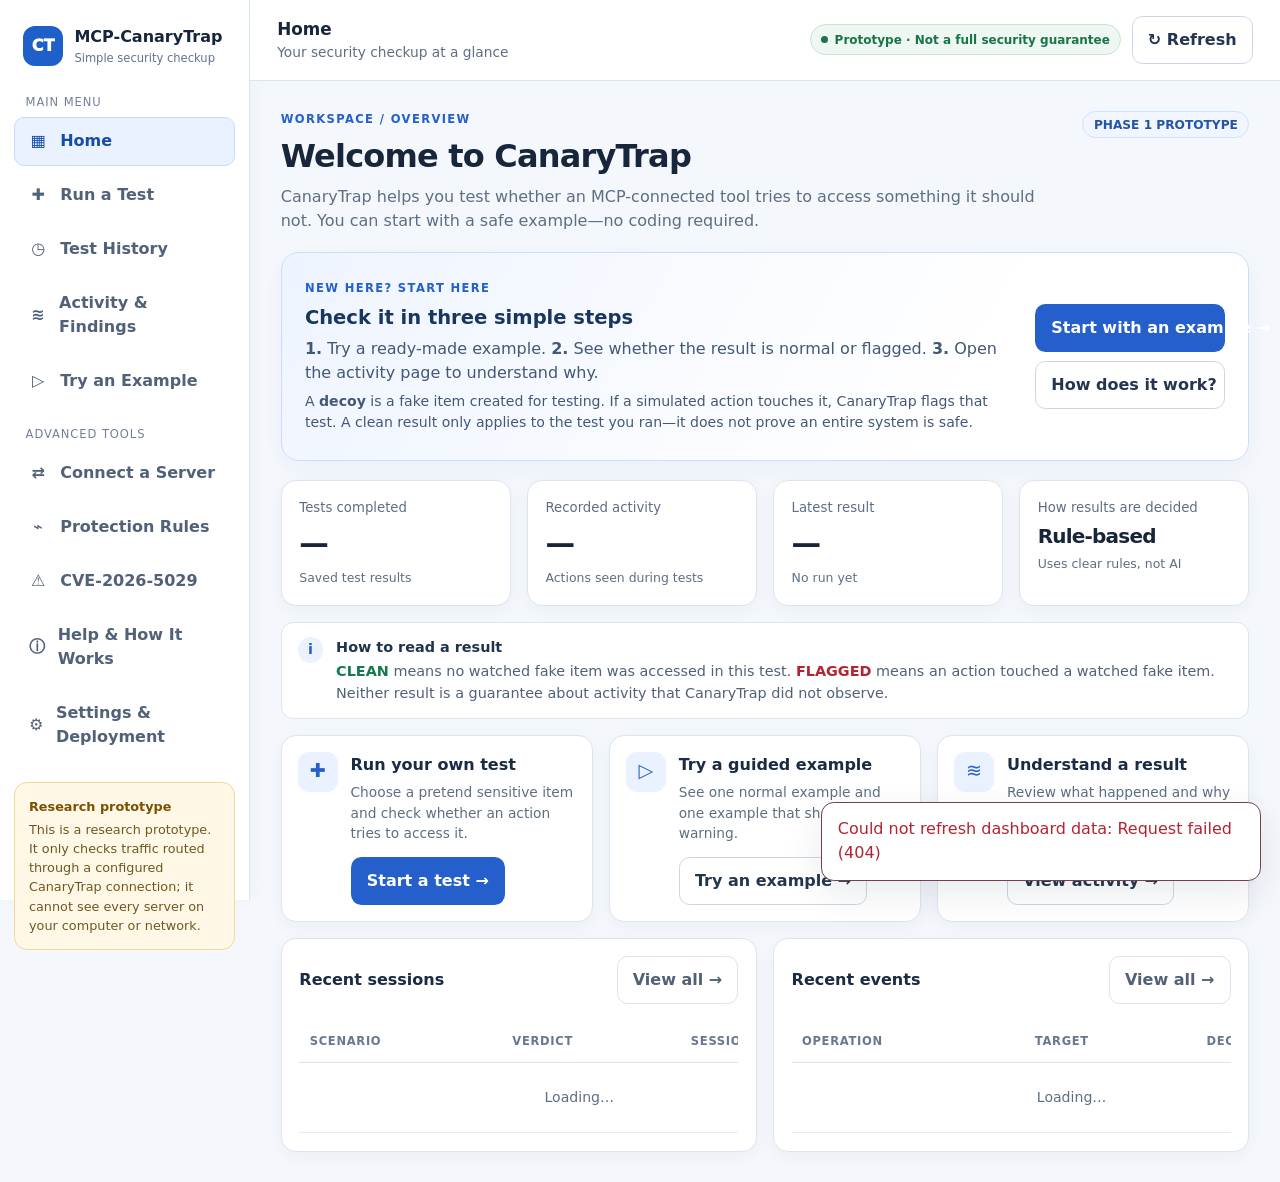
==== commit c4425c71: "Prototype to solve CVE-2026-5026" ====
--- a/src/mcp_canarytrap/templates/index.html
+++ b/src/mcp_canarytrap/templates/index.html
@@ -69,7 +69,7 @@
       <a href="#demo-lab" data-page="demo-lab"><span class="icon">▷</span>Try an Example</a>
     </nav></div>
 <!-- Explanation: This div element groups related dashboard content or controls. -->
-    <div><div class="nav-label">Advanced tools</div><nav class="nav"><a href="#gateway" data-page="gateway"><span class="icon">⇄</span>Connect a Server</a><a href="#security" data-page="security"><span class="icon">⌁</span>Protection Rules</a><a href="#guide" data-page="guide"><span class="icon">ⓘ</span>Help & How It Works</a><a href="#setup" data-page="setup"><span class="icon">⚙</span>Settings & Deployment</a></nav></div>
+    <div><div class="nav-label">Advanced tools</div><nav class="nav"><a href="#gateway" data-page="gateway"><span class="icon">⇄</span>Connect a Server</a><a href="#security" data-page="security"><span class="icon">⌁</span>Protection Rules</a><a href="/cve-2026-5029" target="_blank" rel="noopener"><span class="icon">⚠</span>CVE-2026-5029</a><a href="#guide" data-page="guide"><span class="icon">ⓘ</span>Help & How It Works</a><a href="#setup" data-page="setup"><span class="icon">⚙</span>Settings & Deployment</a></nav></div>
     <div class="side-bottom prototype-note"><strong>Research prototype</strong>This is a research prototype. It only checks traffic routed through a configured CanaryTrap connection; it cannot see every server on your computer or network.</div>
   </aside>
   <div class="main">
